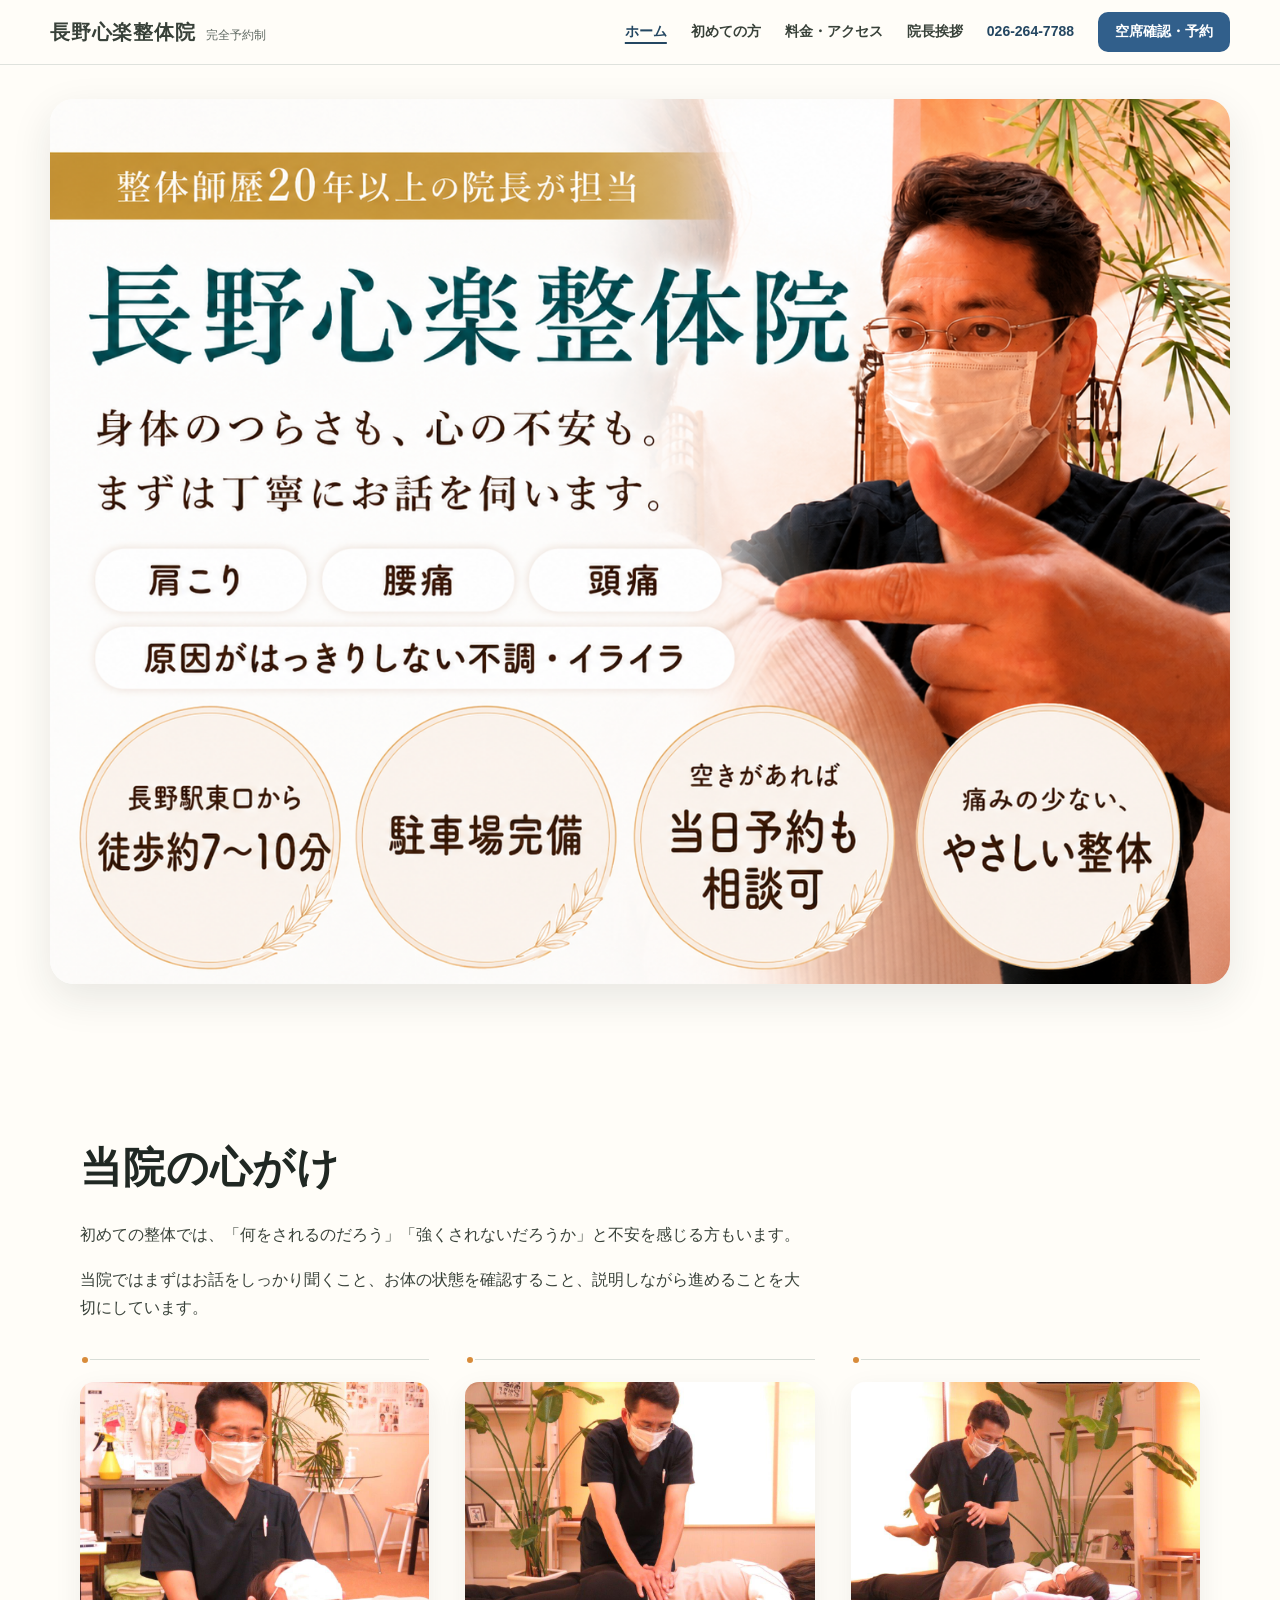
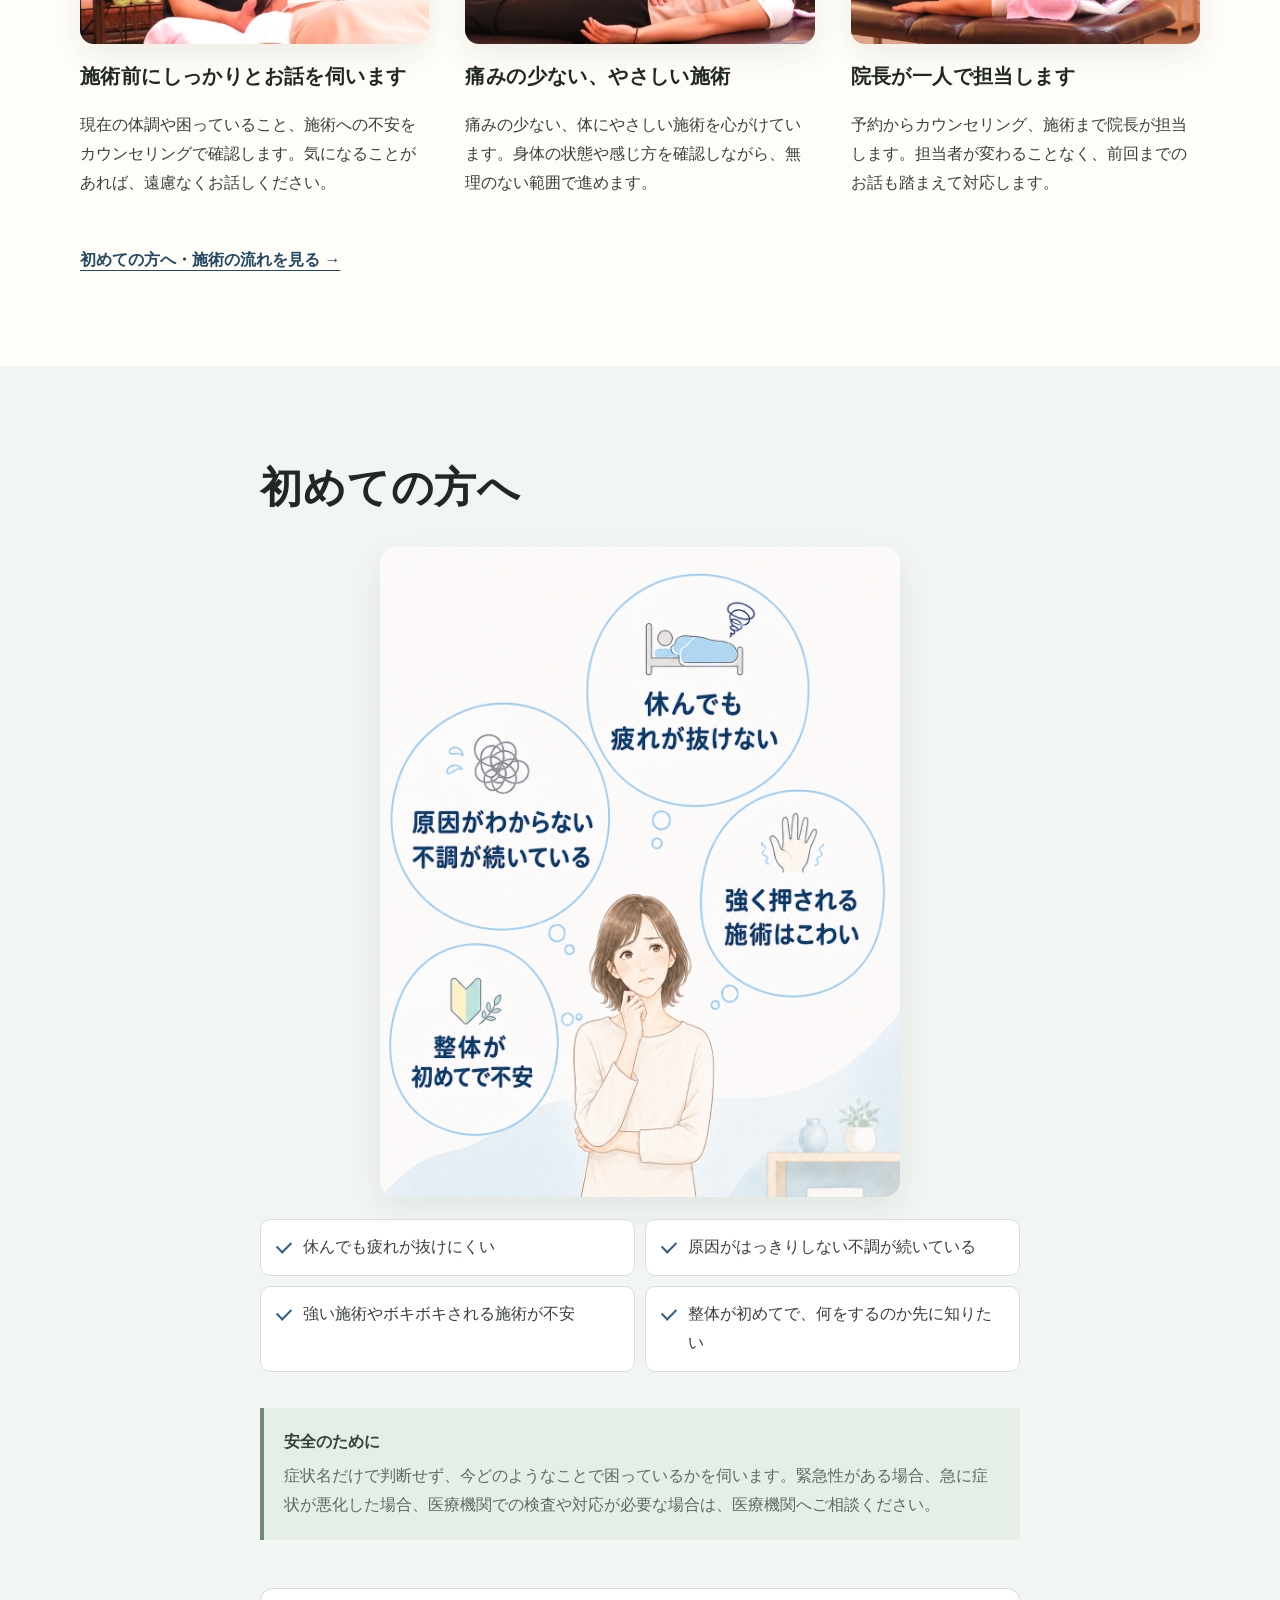
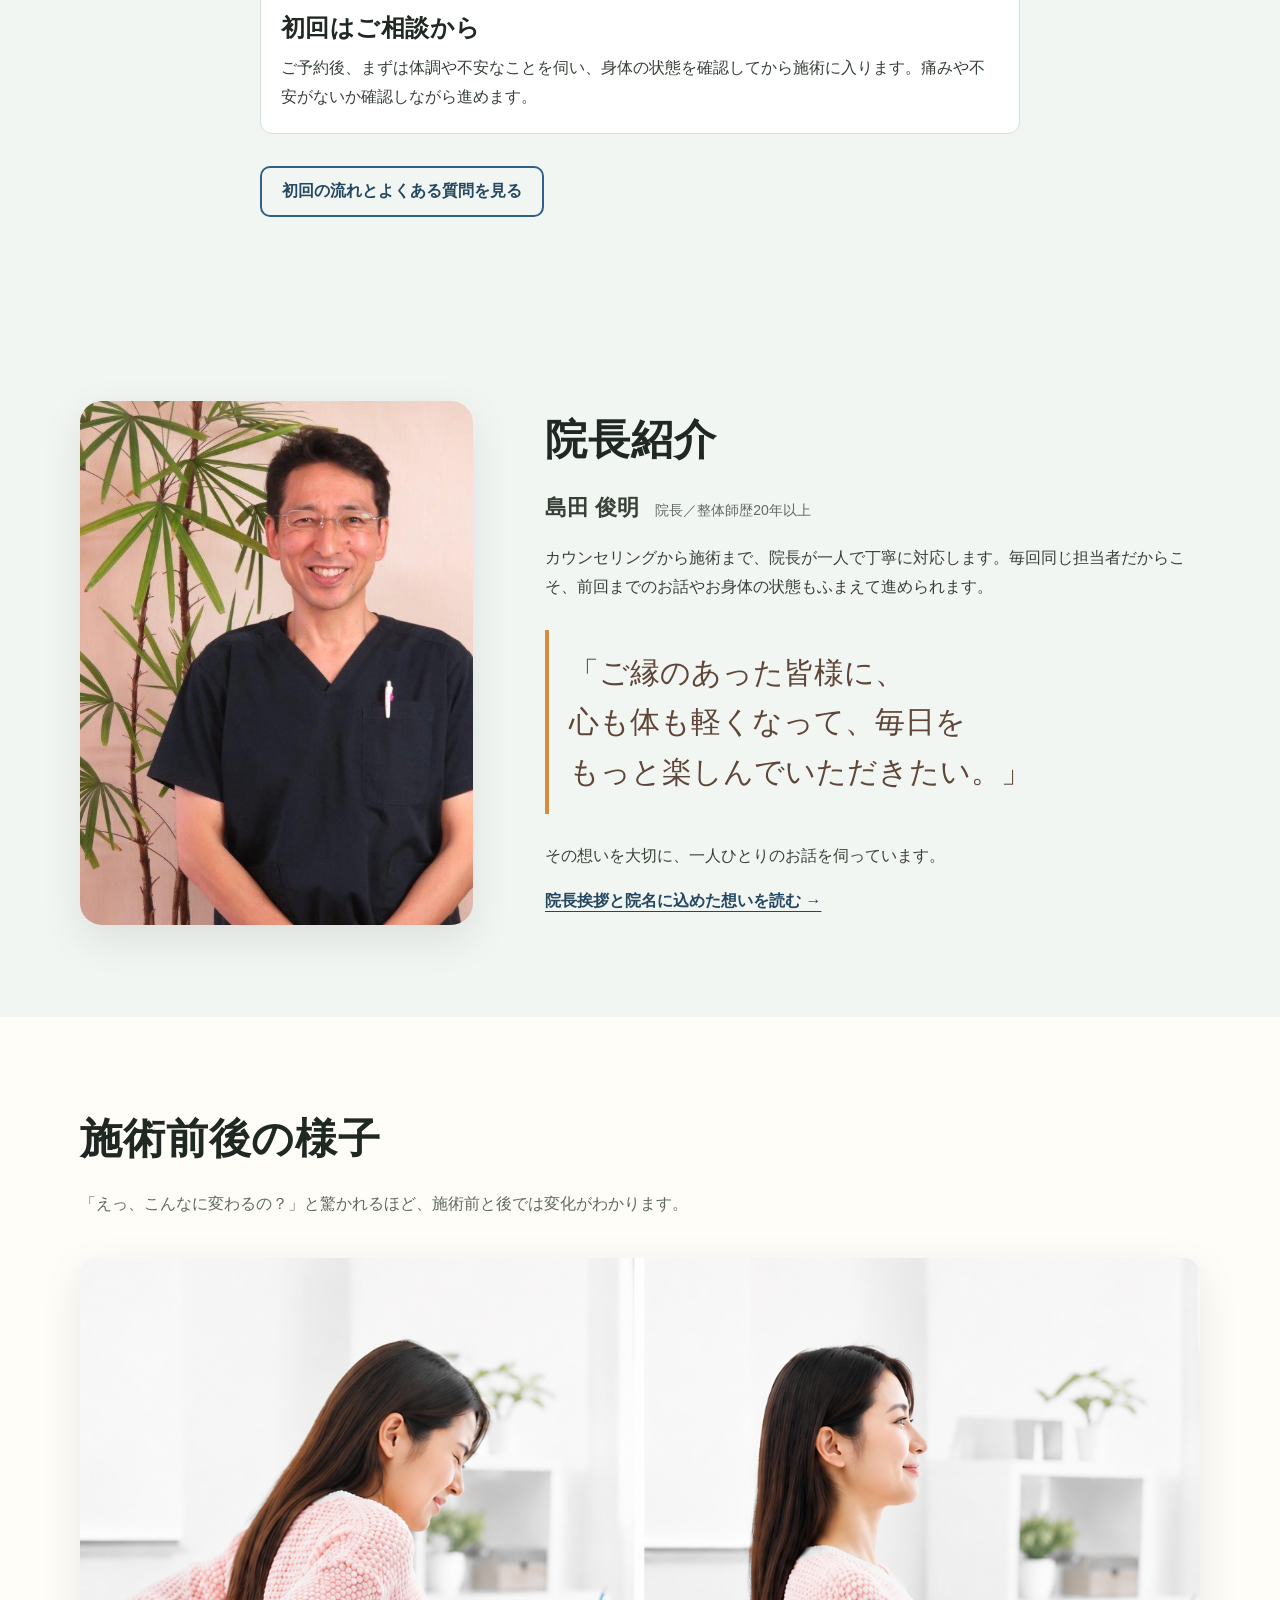
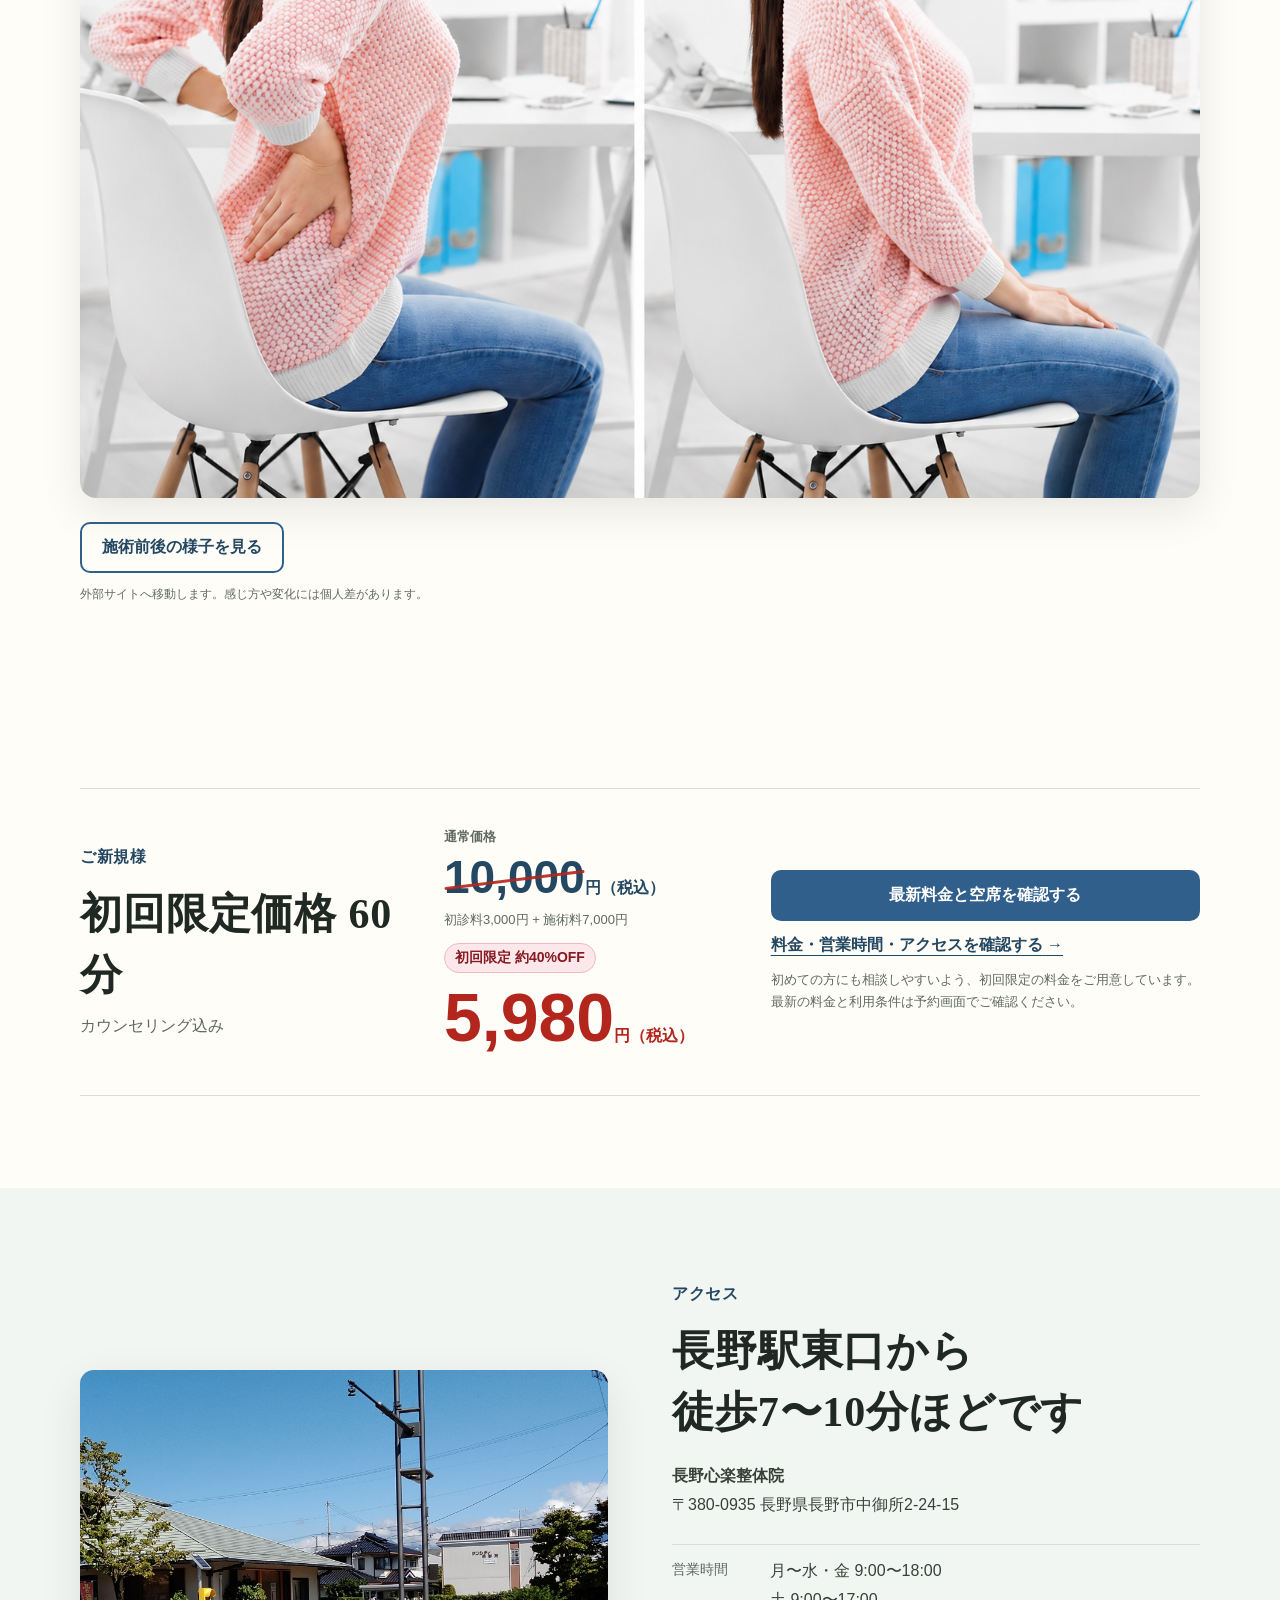
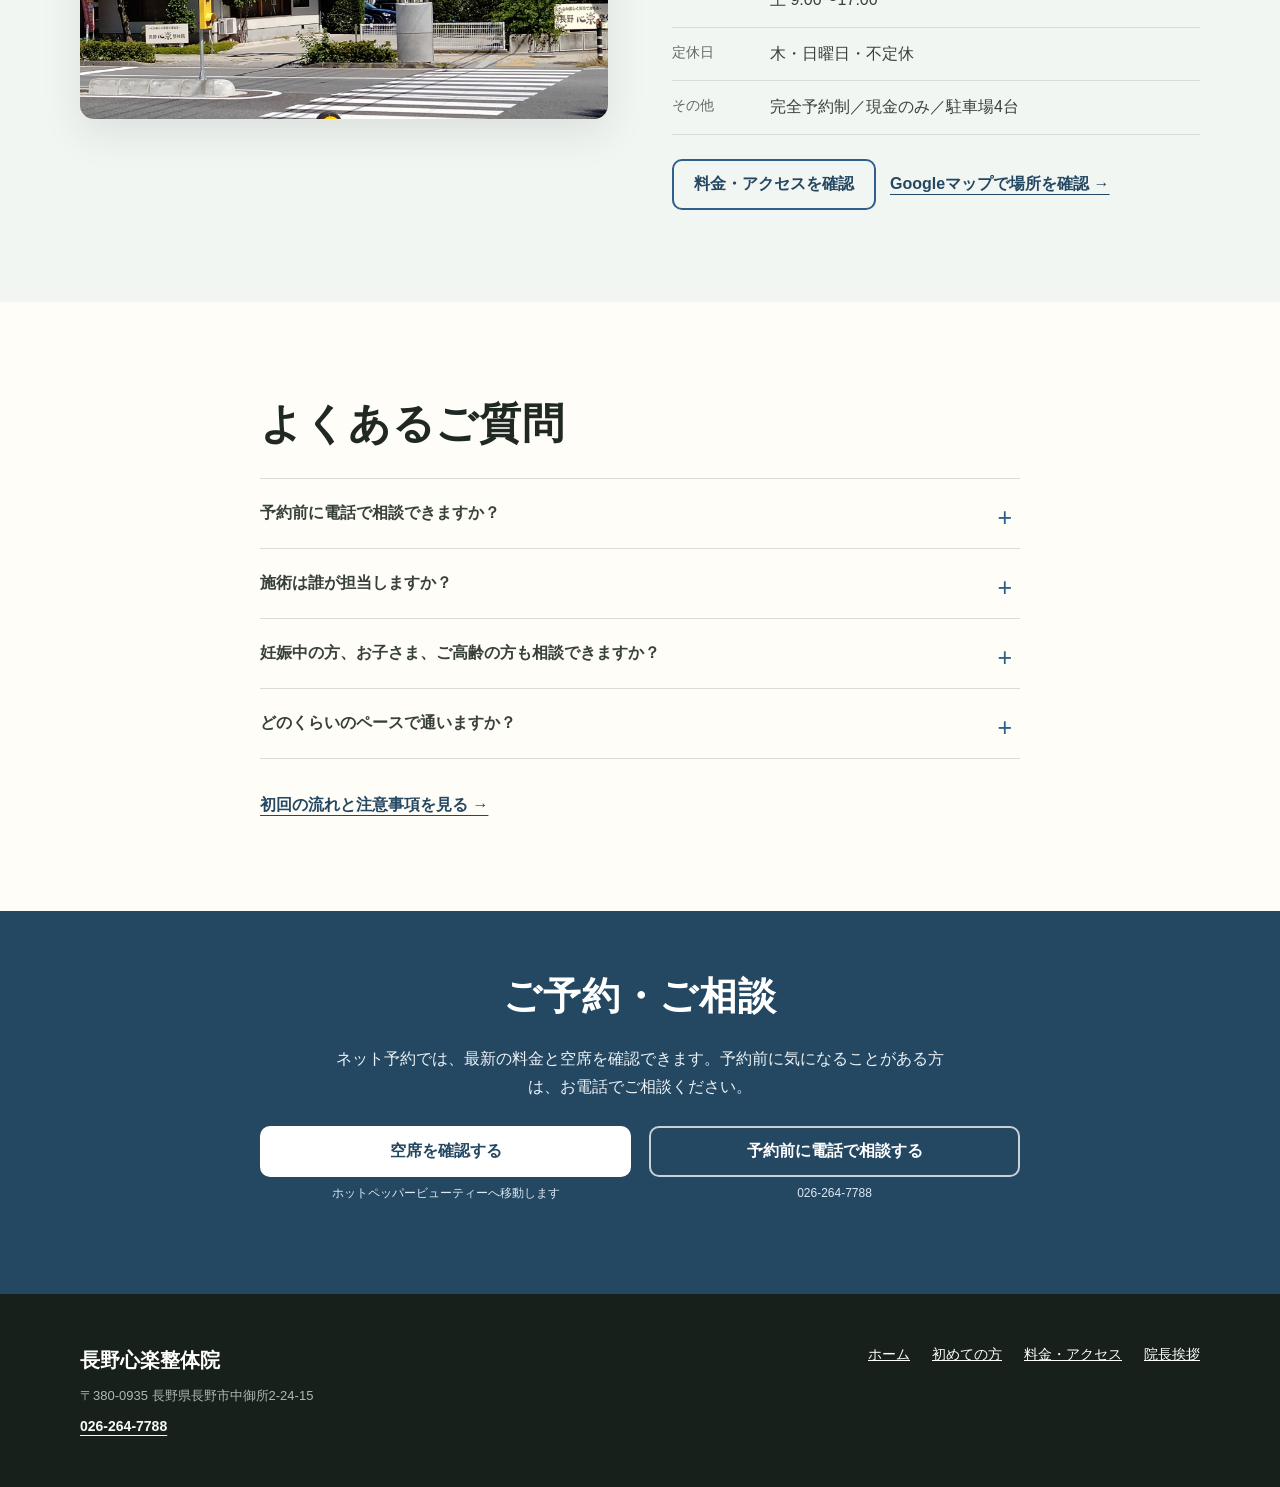
==== index.html @ 83bae65b "Add files via upload" ====
﻿<!doctype html>
<html lang="ja">
<head>
  <meta charset="utf-8">
  <meta name="viewport" content="width=device-width, initial-scale=1">
  <title>長野市中御所の整体｜長野心楽整体院</title>
  <meta name="description" content="長野市中御所の完全予約制整体院。施術前のカウンセリングを大切にし、身体の状態や感じ方を確認しながら、院長が一人で対応します。料金・営業時間・アクセスを確認し、ホットペッパービューティーから空席確認・予約ができます。">
  <link rel="stylesheet" href="assets/css/site.css?v=20260623brand1">
  <meta name="robots" content="noindex, nofollow">
</head>
<body>
  <a class="skip-link" href="#main">本文へ移動</a>

  <header class="site-header">
    <div class="header-inner">
      <a class="brand" href="index.html" aria-label="長野心楽整体院 ホーム">
        <span class="brand-name">長野心楽整体院</span>
        <span class="brand-note">完全予約制</span>
      </a>

      <nav class="desktop-nav" aria-label="メインナビゲーション">
        <a href="index.html" aria-current="page">ホーム</a>
        <a href="annai.html">初めての方</a>
        <a href="access.html">料金・アクセス</a>
        <a href="policy.html">院長挨拶</a>
        <a class="header-phone" href="tel:0262647788">026-264-7788</a>
        <a class="button button-small" href="https://beauty.hotpepper.jp/CSP/kr/reserve/?storeId=H000488966" target="_blank" rel="noopener noreferrer">空席確認・予約</a>
      </nav>

      <details class="mobile-menu">
        <summary>メニュー</summary>
        <nav aria-label="モバイルナビゲーション">
          <a href="index.html" aria-current="page">ホーム</a>
          <a href="annai.html">初めての方</a>
          <a href="access.html">料金・アクセス</a>
          <a href="policy.html">院長挨拶</a>
        </nav>
      </details>
    </div>
  </header>

  <main id="main">
    <section class="hero section-compact hero-cover-section">
      <div class="container hero-cover-layout">
        <figure class="hero-cover">
          <img src="assets/images/hero-cover.png" width="1470" height="1111" alt="長野心楽整体院。整体師歴20年以上の院長が担当。身体のつらさも、心の不安も、まずは丁寧にお話を伺います。肩こり、腰痛、頭痛、原因がはっきりしない不調やイライラ。長野駅東口から徒歩約7〜10分、駐車場完備、当日予約も相談可、痛みの少ないやさしい整体。">
        </figure>

      </div>
    </section>

    <section class="section principles" aria-labelledby="principles-title">
      <div class="container">
        <div class="section-heading">
          <h2 id="principles-title" class="section-label-title">当院の心がけ</h2>
          <p>初めての整体では、「何をされるのだろう」「強くされないだろうか」と不安を感じる方もいます。</p>
          <p>当院ではまずはお話をしっかり聞くこと、お体の状態を確認すること、説明しながら進めることを大切にしています。</p>
        </div>

        <div class="principle-grid">
          <article>
            <span class="principle-marker" aria-hidden="true"></span>
            <figure class="principle-photo">
              <img src="assets/images/treatment-check.jpg" width="1024" height="768" loading="lazy" alt="施術中に身体の状態を確認している院長">
            </figure>
            <h3>施術前にしっかりとお話を伺います</h3>
            <p>現在の体調や困っていること、施術への不安をカウンセリングで確認します。気になることがあれば、遠慮なくお話しください。</p>
          </article>
          <article>
            <span class="principle-marker" aria-hidden="true"></span>
            <figure class="principle-photo">
              <img src="assets/images/treatment-gentle.jpg" width="1024" height="768" loading="lazy" alt="痛みの少ないやさしい施術を行う院長">
            </figure>
            <h3>痛みの少ない、やさしい施術</h3>
            <p>痛みの少ない、体にやさしい施術を心がけています。身体の状態や感じ方を確認しながら、無理のない範囲で進めます。</p>
          </article>
          <article>
            <span class="principle-marker" aria-hidden="true"></span>
            <figure class="principle-photo">
              <img src="assets/images/treatment-director.jpg" width="1024" height="768" loading="lazy" alt="院長が一人で身体の状態を確認している施術風景">
            </figure>
            <h3>院長が一人で担当します</h3>
            <p>予約からカウンセリング、施術まで院長が担当します。担当者が変わることなく、前回までのお話も踏まえて対応します。</p>
          </article>
        </div>
        <p class="section-action"><a class="text-link" href="annai.html">初めての方へ・施術の流れを見る</a></p>
      </div>
    </section>

    <section class="section wash" id="first-visit" aria-labelledby="first-visit-title">
      <div class="container narrow">
        <div class="section-heading">
          <h2 id="first-visit-title" class="section-label-title">初めての方へ</h2>
        </div>
        <figure class="concern-illustration">
          <img src="assets/images/first-visit-concerns.png" width="1170" height="1454" loading="lazy" alt="休んでも疲れが抜けない、原因がわからない不調が続いている、強く押される施術はこわい、整体が初めてで不安と感じている方のイラスト">
        </figure>
        <ul class="concern-list">
          <li>休んでも疲れが抜けにくい</li>
          <li>原因がはっきりしない不調が続いている</li>
          <li>強い施術やボキボキされる施術が不安</li>
          <li>整体が初めてで、何をするのか先に知りたい</li>
        </ul>
        <div class="safety-note">
          <strong>安全のために</strong>
          <p>症状名だけで判断せず、今どのようなことで困っているかを伺います。緊急性がある場合、急に症状が悪化した場合、医療機関での検査や対応が必要な場合は、医療機関へご相談ください。</p>
        </div>

        <div class="flow-summary">
          <h3 class="subsection-title">初回はご相談から</h3>
          <p>ご予約後、まずは体調や不安なことを伺い、身体の状態を確認してから施術に入ります。痛みや不安がないか確認しながら進めます。</p>
        </div>
        <p class="section-action"><a class="button button-outline" href="annai.html">初回の流れとよくある質問を見る</a></p>
      </div>
    </section>

    <section class="section director wash" aria-labelledby="director-title">
      <div class="container director-grid">
        <figure>
          <img src="assets/images/director-portrait.jpg" width="576" height="768" loading="lazy" alt="長野心楽整体院の院長 島田俊明">
        </figure>
        <div>
          <p class="eyebrow" id="director-title">院長紹介</p>
          <p class="director-name"><strong>島田 俊明</strong><span>院長／整体師歴20年以上</span></p>
          <p>カウンセリングから施術まで、院長が一人で丁寧に対応します。毎回同じ担当者だからこそ、前回までのお話やお身体の状態もふまえて進められます。</p>
          <blockquote>
            <span>「ご縁のあった皆様に、</span>
            <span>心も体も軽くなって、毎日を</span>
            <span>もっと楽しんでいただきたい。」</span>
          </blockquote>
          <p>その想いを大切に、一人ひとりのお話を伺っています。</p>
          <a class="text-link" href="policy.html">院長挨拶と院名に込めた想いを読む</a>
        </div>
      </div>
    </section>

    <section class="section reviews" aria-labelledby="reviews-title">
      <div class="container review-showcase">
        <div class="section-heading section-heading-tight">
          <h2 id="reviews-title">施術前後の様子</h2>
          <p>「えっ、こんなに変わるの？」と驚かれるほど、施術前と後では変化がわかります。</p>
        </div>
        <figure class="review-photo">
          <img src="assets/images/before-after-posture.png" width="1448" height="1086" loading="lazy" alt="施術前後の姿勢の変化を並べて示した参考画像">
        </figure>
        <div class="review-action">
          <a class="button button-outline" href="https://beauty.hotpepper.jp/kr/slnH000488966/blog/" target="_blank" rel="noopener noreferrer">施術前後の様子を見る</a>
          <p class="microcopy">外部サイトへ移動します。感じ方や変化には個人差があります。</p>
        </div>
      </div>
    </section>

    <section class="section" aria-labelledby="price-title">
      <div class="container price-panel">
        <div>
          <p class="eyebrow">ご新規様</p>
          <h2 id="price-title">初回限定価格 60分</h2>
          <p class="price-duration">カウンセリング込み</p>
        </div>
        <div class="price-block price-offer">
          <span class="price-label">通常価格</span>
          <span class="regular-price regular-price-large"><span class="regular-number">10,000</span><small>円（税込）</small></span>
          <span class="price-breakdown">初診料3,000円 + 施術料7,000円</span>
          <span class="discount-badge">初回限定 約40%OFF</span>
          <strong class="sale-price">5,980<small>円（税込）</small></strong>
        </div>
        <div class="price-action">
          <a class="button" href="https://beauty.hotpepper.jp/CSP/kr/reserve/?storeId=H000488966" target="_blank" rel="noopener noreferrer">最新料金と空席を確認する</a>
          <a class="text-link" href="access.html">料金・営業時間・アクセスを確認する</a>
          <p>初めての方にも相談しやすいよう、初回限定の料金をご用意しています。最新の料金と利用条件は予約画面でご確認ください。</p>
        </div>
      </div>
    </section>

    <section class="section access wash" aria-labelledby="access-title">
      <div class="container access-grid">
        <figure>
          <img src="assets/images/clinic-exterior.jpg" width="1752" height="1159" loading="lazy" alt="交差点から見た長野心楽整体院の建物と看板">
        </figure>
        <div>
          <p class="eyebrow">アクセス</p>
          <h2 id="access-title">長野駅東口から<br>徒歩7〜10分ほどです</h2>
          <p><strong>長野心楽整体院</strong><br>〒380-0935 長野県長野市中御所2-24-15</p>
          <dl class="business-list">
            <div><dt>営業時間</dt><dd>月〜水・金 9:00〜18:00<br>土 9:00〜17:00</dd></div>
            <div><dt>定休日</dt><dd>木・日曜日・不定休</dd></div>
            <div><dt>その他</dt><dd>完全予約制／現金のみ／駐車場4台</dd></div>
          </dl>
          <div class="inline-actions">
            <a class="button button-outline" href="access.html">料金・アクセスを確認</a>
            <a class="text-link" href="https://www.google.com/maps/search/?api=1&query=%E9%95%B7%E9%87%8E%E7%9C%8C%E9%95%B7%E9%87%8E%E5%B8%82%E4%B8%AD%E5%BE%A1%E6%89%802-24-15%20%E9%95%B7%E9%87%8E%E5%BF%83%E6%A5%BD%E6%95%B4%E4%BD%93%E9%99%A2" target="_blank" rel="noopener noreferrer">Googleマップで場所を確認</a>
          </div>
        </div>
      </div>
    </section>

    <section class="section faq" aria-labelledby="faq-title">
      <div class="container narrow">
        <div class="section-heading section-heading-tight">
          <h2 class="section-label-title" id="faq-title">よくあるご質問</h2>
        </div>
        <div class="faq-list">
          <details>
            <summary>予約前に電話で相談できますか？</summary>
            <p>はい。どなたでも無料で相談できます。営業時間内にお電話ください。施術中などで応答できない場合があります。</p>
          </details>
          <details>
            <summary>施術は誰が担当しますか？</summary>
            <p>男性の院長が一人で担当します。ベッド1台の完全予約制です。</p>
          </details>
          <details>
            <summary>妊娠中の方、お子さま、ご高齢の方も相談できますか？</summary>
            <p>年齢や妊娠の有無にかかわらず、まずはご相談いただけます。施術前に状態を確認し、当院での施術が適切でないと判断した場合は、施術を行わず医療機関への相談をご案内することがあります。</p>
          </details>
          <details>
            <summary>どのくらいのペースで通いますか？</summary>
            <p>初めのうちは、週1回程度を6回前後の目安としてご案内する場合があります。ただし、必要な回数や間隔には個人差があります。現在の状態とご希望を確認しながら相談して決めます。</p>
          </details>
        </div>
        <p class="section-action"><a class="text-link" href="annai.html">初回の流れと注意事項を見る</a></p>
      </div>
    </section>

    <section class="final-cta compact-final-cta" aria-labelledby="final-cta-title">
      <div class="container narrow">
        <h2 class="compact-final-title" id="final-cta-title">ご予約・ご相談</h2>
        <p>ネット予約では、最新の料金と空席を確認できます。予約前に気になることがある方は、お電話でご相談ください。</p>
        <div class="final-actions">
          <div><a class="button button-light" href="https://beauty.hotpepper.jp/CSP/kr/reserve/?storeId=H000488966" target="_blank" rel="noopener noreferrer">空席を確認する</a><span>ホットペッパービューティーへ移動します</span></div>
          <div><a class="button button-ghost" href="tel:0262647788">予約前に電話で相談する</a><span>026-264-7788</span></div>
        </div>
      </div>
    </section>
  </main>

  <footer class="site-footer" id="footer">
    <div class="container footer-grid">
      <div><strong>長野心楽整体院</strong><p>〒380-0935 長野県長野市中御所2-24-15</p><p><a class="footer-phone" href="tel:0262647788">026-264-7788</a></p></div>
      <nav aria-label="フッターナビゲーション">
        <a href="index.html">ホーム</a>
        <a href="annai.html">初めての方</a>
        <a href="access.html">料金・アクセス</a>
        <a href="policy.html">院長挨拶</a>
      </nav>
    </div>
  </footer>

  <nav class="mobile-booking-bar" aria-label="予約と電話">
    <div class="mobile-booking-offer" aria-label="初回限定価格">
      <span class="mobile-offer-badge">初回限定 約40%OFF</span>
      <span class="mobile-offer-price">通常<span class="regular-number">10,000</span>円 → <strong>5,980円</strong></span>
    </div>
    <a class="mobile-call" href="tel:0262647788">電話で相談</a>
    <a class="mobile-book" href="https://beauty.hotpepper.jp/CSP/kr/reserve/?storeId=H000488966" target="_blank" rel="noopener noreferrer">空席確認・予約</a>
  </nav>
</body>
</html>
---- assets/css/site.css ----
:root {
  --ink: #202823;
  --body-text: #384139;
  --muted: #5f6962;
  --paper: #fffdf8;
  --white: #ffffff;
  --wash: #f2f6f2;
  --clinic-blue: #315f8b;
  --clinic-blue-dark: #244762;
  --lamp: #d88b39;
  --wood: #75513f;
  --offer-red: #b3261e;
  --offer-red-dark: #861a22;
  --offer-pink: #fce8ea;
  --line: #d8ddd7;
  --safe: #e5efe7;
  --shadow: 0 14px 40px rgba(32, 40, 35, 0.1);
  --radius: 16px;
  --font-display: "Yu Mincho", "Hiragino Mincho ProN", "Hiragino Mincho Pro", serif;
  --font-body: "BIZ UDPGothic", "Yu Gothic", "Hiragino Kaku Gothic ProN", sans-serif;
}

* { box-sizing: border-box; }
html { scroll-behavior: smooth; }
[id] { scroll-margin-top: 86px; }
body {
  margin: 0;
  color: var(--body-text);
  background: var(--paper);
  font-family: var(--font-body);
  font-size: 16px;
  line-height: 1.8;
  text-rendering: optimizeLegibility;
}
img { display: block; max-width: 100%; height: auto; }
a { color: inherit; }
button, summary, a { -webkit-tap-highlight-color: transparent; }
a:focus-visible, summary:focus-visible { outline: 3px solid var(--lamp); outline-offset: 4px; }
.skip-link { position: fixed; z-index: 100; top: 8px; left: 8px; padding: 8px 14px; transform: translateY(-150%); background: var(--ink); color: white; }
.skip-link:focus { transform: translateY(0); }

.container { width: min(1120px, calc(100% - 40px)); margin-inline: auto; }
.narrow { width: min(760px, calc(100% - 40px)); }
.section { padding: 72px 0; }
.section-compact { padding: 28px 0 44px; }
.wash { background: var(--wash); }

.site-header { position: sticky; top: 0; z-index: 50; background: rgba(255, 253, 248, 0.96); border-bottom: 1px solid rgba(216, 221, 215, 0.8); backdrop-filter: blur(10px); }
.header-inner { width: min(1180px, calc(100% - 32px)); min-height: 64px; margin-inline: auto; display: flex; align-items: center; justify-content: space-between; gap: 24px; }
.brand { display: inline-flex; align-items: baseline; gap: 10px; text-decoration: none; }
.brand-name { font-family: var(--font-display); font-weight: 700; font-size: 20px; letter-spacing: 0.04em; }
.brand-note { color: var(--muted); font-size: 12px; }
.desktop-nav { display: none; align-items: center; gap: 24px; }
.desktop-nav > a:not(.button) { text-decoration: none; font-size: 14px; font-weight: 700; }
.desktop-nav > a[aria-current="page"] { color: var(--clinic-blue-dark); text-decoration: underline; text-decoration-thickness: 2px; text-underline-offset: 6px; }
.header-phone { color: var(--clinic-blue-dark); font-variant-numeric: tabular-nums; }
.mobile-menu { position: relative; }
.mobile-menu summary { list-style: none; cursor: pointer; color: var(--clinic-blue-dark); font-size: 14px; font-weight: 700; border: 1px solid var(--line); border-radius: 8px; padding: 8px 12px; }
.mobile-menu summary::-webkit-details-marker { display: none; }
.mobile-menu nav { position: absolute; right: 0; top: calc(100% + 10px); width: min(280px, calc(100vw - 32px)); padding: 10px; background: var(--white); border: 1px solid var(--line); border-radius: 12px; box-shadow: var(--shadow); }
.mobile-menu nav a { display: block; padding: 12px 10px; text-decoration: none; border-bottom: 1px solid var(--line); }
.mobile-menu nav a[aria-current="page"] { color: var(--clinic-blue-dark); background: var(--wash); border-radius: 8px; }
.mobile-menu nav a:last-child { border-bottom: 0; }

.hero-grid { display: grid; gap: 28px; }
.hero-cover-section { padding-top: 18px; }
.hero-cover-layout { display: grid; gap: 0; }
.hero-cover { margin: 0; overflow: hidden; border-radius: 18px; box-shadow: var(--shadow); background: white; }
.hero-cover img { width: 100%; height: auto; }
.hero-actions { display: grid; gap: 8px; }
.hero-visual { margin: 0; overflow: hidden; border-radius: 22px; box-shadow: var(--shadow); }
.hero-visual img { width: 100%; height: clamp(190px, 56vw, 300px); object-fit: cover; object-position: 64% 48%; }
.eyebrow { margin: 0 0 12px; color: var(--clinic-blue-dark); font-size: 16px; font-weight: 800; letter-spacing: 0.04em; }
h1, h2, h3 { margin-top: 0; color: var(--ink); font-family: var(--font-display); line-height: 1.45; letter-spacing: 0.02em; }
h1 { margin-bottom: 20px; font-size: clamp(31px, 8.2vw, 46px); font-weight: 700; }
.headline-line { display: block; }
.headline-emphasis { color: var(--clinic-blue-dark); }
h2 { margin-bottom: 20px; font-size: clamp(30px, 7.6vw, 42px); }
h3 { font-size: 20px; }
.hero-lead { margin: 0; color: #374039; font-size: 17px; }
.page-title { padding: 58px 0 52px; background: var(--paper); }
.page-title p:last-child { margin: 0; color: var(--muted); font-size: 17px; }
.page-title-photo { margin: 26px 0 0; overflow: hidden; border-radius: 16px; background: var(--white); box-shadow: var(--shadow); }
.page-title-photo img { width: 100%; aspect-ratio: 4 / 3; object-fit: cover; object-position: center; }
.profile-hero { padding-bottom: 62px; }
.profile-hero-grid { display: grid; gap: 32px; align-items: center; }
.profile-main-title { margin-bottom: 20px; font-size: clamp(42px, 12vw, 58px); }
.profile-hero .profile-main-title { margin-bottom: 0; }
.profile-hero figure { margin: 0; max-width: 420px; }
.profile-hero figure img { width: 100%; border-radius: 20px; box-shadow: var(--shadow); object-fit: cover; object-position: center top; }
.profile-greeting-photo { width: min(100%, 340px); justify-self: center; }
.profile-hero .profile-greeting-photo img { width: 100%; height: auto; aspect-ratio: 1 / 1; object-fit: cover; object-position: center center; }
.access-title h1 { margin-bottom: 0; font-size: clamp(40px, 11vw, 58px); }
.access-section-heading { margin-bottom: 24px; }
.access-section-heading h2 { margin-bottom: 0; font-size: clamp(38px, 10vw, 54px); }
.action-group { margin-top: 26px; display: grid; gap: 8px; }
.button { min-height: 50px; display: inline-flex; align-items: center; justify-content: center; padding: 12px 20px; border: 2px solid var(--clinic-blue); border-radius: 10px; background: var(--clinic-blue); color: white; font-weight: 700; line-height: 1.4; text-align: center; text-decoration: none; transition: background-color .2s ease, border-color .2s ease, transform .2s ease; }
.button:hover { background: var(--clinic-blue-dark); border-color: var(--clinic-blue-dark); transform: translateY(-1px); }
.button-small { min-height: 40px; padding: 8px 15px; font-size: 14px; }
.button-outline { background: transparent; color: var(--clinic-blue-dark); }
.button-outline:hover { color: white; }
.button-light { background: white; border-color: white; color: var(--clinic-blue-dark); }
.button-light:hover { background: var(--paper); border-color: var(--paper); color: var(--clinic-blue-dark); }
.button-ghost { background: transparent; border-color: rgba(255,255,255,.75); color: white; }
.button-ghost:hover { background: rgba(255,255,255,.1); border-color: white; }
.text-link { color: var(--clinic-blue-dark); font-weight: 700; text-underline-offset: 5px; text-decoration-thickness: 1px; }
.text-link::after { content: " →"; }
.action-note, .microcopy { color: var(--muted); font-size: 12px; line-height: 1.6; }
.microcopy { margin: 12px 0 0; }
.anchor-nav { margin-top: 28px; display: flex; flex-wrap: wrap; gap: 10px; }
.anchor-nav a { padding: 8px 12px; border: 1px solid var(--line); border-radius: 999px; background: var(--white); color: var(--clinic-blue-dark); font-size: 14px; font-weight: 700; text-decoration: none; }

.fact-strip { border-block: 1px solid var(--line); background: var(--white); }
.fact-grid { display: grid; grid-template-columns: 1fr 1fr; }
.fact-grid div { min-height: 116px; display: flex; flex-direction: column; justify-content: center; padding: 18px 12px; border-bottom: 1px solid var(--line); }
.fact-grid div:nth-child(odd) { border-right: 1px solid var(--line); }
.fact-grid div:nth-last-child(-n+2) { border-bottom: 0; }
.fact-grid strong { color: var(--clinic-blue-dark); font-size: 16px; }
.fact-grid span { margin-top: 3px; color: var(--muted); font-size: 12px; line-height: 1.5; }

.section-heading { margin-bottom: 36px; }
.section-heading-tight { margin-bottom: 24px; }
.section-heading > p:last-child { max-width: 720px; color: var(--muted); }
.principles .section-heading > p { max-width: 720px; color: var(--body-text); }
.policy-list { display: grid; gap: 18px; }
.policy-list article { padding-bottom: 18px; border-bottom: 1px solid var(--line); }
.policy-list article:last-child { padding-bottom: 0; border-bottom: 0; }
.policy-list h3 { margin-bottom: 6px; }
.policy-list p { margin: 0; color: var(--body-text); }
.greeting-copy p,
.story-copy p { color: var(--body-text); }
.greeting-copy p:first-child,
.story-copy p:first-child { margin-top: 0; }
.profile-greeting-section { padding-top: 24px; }
.profile-greeting-section .split-heading { grid-template-columns: 1fr; gap: 0; }
.profile-greeting-copy { max-width: 760px; }
.profile-greeting-copy p:first-child { color: var(--ink); font-family: var(--font-display); font-size: clamp(24px, 6.6vw, 32px); line-height: 1.65; }
.policy-section-title { margin-bottom: 18px; font-size: clamp(31px, 7.8vw, 42px); }
.policy-name-photo { width: 100%; margin: 0; }
.policy-name-photo img { width: 100%; aspect-ratio: 4 / 3; object-fit: cover; object-position: center 58%; border-radius: 14px; box-shadow: var(--shadow); }
.page-label-title { margin-bottom: 18px; font-size: clamp(40px, 11vw, 56px); }
.section-label-title { margin-bottom: 22px; color: var(--ink); font-size: clamp(31px, 7.8vw, 42px); }
.split-heading .section-label-title { margin-bottom: 0; }
.section-lead { margin: -8px 0 0; color: var(--muted); font-size: 16px; line-height: 1.75; }
.signature { margin-top: 28px; color: var(--ink); }
.signature strong { font-size: 22px; }
.profile-block figure { overflow: hidden; border-radius: 18px; box-shadow: var(--shadow); }
.profile-block figure img { width: 100%; aspect-ratio: 4 / 3; object-fit: cover; object-position: center; }
.profile-facts { margin: 24px 0 0; border-top: 1px solid var(--line); }
.profile-facts div { display: grid; gap: 4px; padding: 14px 0; border-bottom: 1px solid var(--line); }
.profile-facts dt { color: var(--muted); font-size: 13px; font-weight: 700; }
.profile-facts dd { margin: 0; }
.message-band { padding: 54px 0; background: var(--clinic-blue-dark); color: white; text-align: center; }
.message-band .eyebrow { color: #dce9f3; }
.message-band p:last-child { margin: 0; font-family: var(--font-display); font-size: clamp(24px, 7vw, 38px); line-height: 1.55; }
.with-lamps { position: relative; padding-top: 32px; }
.lamp-dots { position: absolute; top: -4px; left: 2px; display: flex; align-items: flex-start; gap: 7px; height: 32px; }
.lamp-dots i { display: block; width: 8px; height: 8px; border-radius: 50%; background: var(--lamp); box-shadow: 0 -12px 0 -3px var(--wood); }
.lamp-dots i:nth-child(2) { margin-top: 8px; }
.lamp-dots i:nth-child(3) { margin-top: 16px; }
.principle-grid { display: grid; gap: 24px; }
.principle-grid article { position: relative; padding-top: 22px; border-top: 1px solid var(--line); }
.principle-marker { position: absolute; top: -5px; left: 0; width: 10px; height: 10px; border: 2px solid var(--paper); border-radius: 50%; background: var(--lamp); }
.principle-photo { margin: 0 0 18px; overflow: hidden; border-radius: 14px; box-shadow: 0 10px 28px rgba(32, 40, 35, 0.08); }
.principle-photo img { width: 100%; aspect-ratio: 4 / 3; object-fit: cover; object-position: center; }
.principle-grid p { color: var(--body-text); }
.section-action { margin: 32px 0 0; }

.concern-illustration { margin: -8px auto 22px; overflow: hidden; max-width: 520px; border-radius: 16px; box-shadow: 0 12px 32px rgba(32, 40, 35, 0.08); background: white; }
.concern-illustration img { width: 100%; height: auto; }
.concern-list { margin: 0 0 36px; padding: 0; list-style: none; display: grid; gap: 10px; }
.concern-list li { position: relative; padding: 13px 12px 13px 42px; background: white; border: 1px solid var(--line); border-radius: 10px; }
.concern-list li::before { content: ""; position: absolute; left: 16px; top: 21px; width: 12px; height: 7px; border-left: 2px solid var(--clinic-blue); border-bottom: 2px solid var(--clinic-blue); transform: rotate(-45deg); }
.recommend-grid { display: grid; gap: 32px; align-items: center; }
.recommend-grid figure { margin: 0; overflow: hidden; border-radius: 16px; box-shadow: var(--shadow); }
.recommend-grid figure img { width: 100%; aspect-ratio: 4 / 3; object-fit: cover; object-position: center; }
.recommend-list { margin: 26px 0 0; padding: 0; list-style: none; display: grid; gap: 10px; }
.recommend-list li { position: relative; padding: 13px 12px 13px 42px; border: 1px solid var(--line); border-radius: 10px; background: var(--white); }
.recommend-list li::before { content: ""; position: absolute; left: 16px; top: 21px; width: 12px; height: 7px; border-left: 2px solid var(--clinic-blue); border-bottom: 2px solid var(--clinic-blue); transform: rotate(-45deg); }
.safety-note { margin: 0 0 48px; padding: 20px; border-left: 4px solid #6f8a72; background: var(--safe); }
.safety-note p { margin: 6px 0 0; color: var(--muted); }
.flow-summary { padding: 22px 20px; border: 1px solid var(--line); border-radius: 12px; background: var(--white); }
.flow-summary p { margin: 0; color: var(--body-text); }
.subsection-title { margin: 0 0 24px; font-size: 24px; }
.flow-summary .subsection-title { margin-bottom: 8px; }
.flow-cards { margin: 0; padding: 0; list-style: none; display: grid; gap: 18px; }
.flow-cards li { display: grid; gap: 0; overflow: hidden; border: 1px solid var(--line); border-radius: 14px; background: var(--white); box-shadow: 0 10px 28px rgba(32, 40, 35, 0.06); }
.flow-cards figure { margin: 0; background: var(--wash); }
.flow-cards img { width: 100%; aspect-ratio: 16 / 10; object-fit: cover; object-position: center; }
.flow-cards div { padding: 20px; }
.flow-cards span { width: 38px; height: 38px; margin-bottom: 12px; display: grid; place-items: center; border-radius: 50%; background: var(--clinic-blue); color: white; font-weight: 700; font-variant-numeric: tabular-nums; }
.flow-cards h3 { margin-bottom: 6px; font-size: 21px; }
.flow-cards p { margin: 0; color: var(--body-text); }
.reservation-boxes { display: grid; gap: 16px; }
.reservation-boxes article { padding: 22px; border: 1px solid var(--line); border-radius: 14px; background: var(--white); }
.reservation-boxes h3 { margin-bottom: 6px; }
.reservation-boxes p { color: var(--body-text); }
.reservation-boxes .button { margin-top: 12px; }
.reservation-boxes .text-link { display: inline-block; margin-top: 12px; }
.phone-button { min-width: 190px; font-variant-numeric: tabular-nums; }
.notice-list { margin: 0; padding: 0; list-style: none; display: grid; gap: 10px; counter-reset: notice; }
.notice-list-section .section-heading { margin-bottom: 24px; }
.notice-list-section h2:not(.section-label-title) { color: #374039; font-size: clamp(24px, 6vw, 32px); }
.notice-list li { position: relative; padding: 14px 16px 14px 48px; border-left: 3px solid #b6c8b9; background: rgba(255, 255, 255, 0.68); color: var(--muted); font-size: 15px; line-height: 1.75; box-shadow: none; }
.notice-list li::before { counter-increment: notice; content: counter(notice); position: absolute; left: 16px; top: 16px; width: 22px; height: 22px; display: grid; place-items: center; border-radius: 50%; background: #edf4ee; color: #5d7461; font-size: 12px; font-weight: 700; }
.notice-list + * { margin-top: 0; }

.price-panel { display: grid; gap: 28px; padding-block: 36px; border-block: 1px solid var(--line); }
.price-panel h2 { margin-bottom: 6px; }
.price-duration { margin: 0; color: var(--muted); }
.price-block { display: flex; flex-direction: column; align-items: flex-start; gap: 4px; }
.price-label, .table-regular-label { color: var(--muted); font-size: 13px; font-weight: 700; }
.regular-price { color: var(--muted); text-decoration: line-through; }
.regular-price-large { display: inline-flex; align-items: baseline; width: max-content; color: var(--clinic-blue-dark); font-size: clamp(32px, 9vw, 46px); line-height: 1.12; font-weight: 700; text-decoration: none; font-variant-numeric: tabular-nums; }
.regular-number { position: relative; display: inline-block; }
.regular-number::after { content: ""; position: absolute; left: 0; right: 0; top: 54%; height: 3px; border-radius: 999px; background: rgba(179, 38, 30, 0.9); transform: translateY(-50%) rotate(-7deg); transform-origin: center; }
.regular-price-large small { font-size: 15px; }
.price-breakdown { color: var(--muted); font-size: 13px; }
.discount-badge { display: inline-flex; align-items: center; min-height: 30px; margin-top: 8px; padding: 3px 10px; border: 1px solid #f0b9bd; border-radius: 999px; background: var(--offer-pink); color: var(--offer-red-dark); font-size: 14px; font-weight: 800; line-height: 1.4; }
.price-block strong { color: var(--clinic-blue-dark); font-size: clamp(42px, 12vw, 60px); line-height: 1.2; font-variant-numeric: tabular-nums; }
.price-block .sale-price { color: var(--offer-red); font-size: clamp(48px, 14vw, 68px); }
.price-block small { font-size: 16px; }
.price-block > span:last-child:not(.discount-badge) { color: var(--muted); font-size: 13px; }
.price-action { display: grid; gap: 10px; justify-items: start; }
.price-action .button { width: 100%; }
.price-action p { margin: 0; color: var(--muted); font-size: 13px; line-height: 1.7; }
.price-table { overflow: hidden; border: 1px solid var(--line); border-radius: 14px; background: var(--white); }
.price-row { display: grid; grid-template-columns: 100px minmax(0, 1fr); gap: 8px 10px; align-items: center; padding: 14px 16px; border-top: 1px solid var(--line); }
.price-row:first-child { border-top: 0; }
.price-row-head { display: none; color: var(--muted); background: var(--wash); font-size: 13px; font-weight: 700; }
.price-row div { display: grid; gap: 4px; }
.price-row div:nth-child(2) { grid-column: 1 / -1; order: 3; }
.price-row div:last-child { justify-items: end; text-align: right; }
.price-row strong { color: var(--clinic-blue-dark); font-size: 18px; }
.price-row .price-plan-cell { align-self: center; gap: 2px; }
.price-row .price-plan-cell span { color: var(--body-text); font-size: 14px; line-height: 1.65; white-space: nowrap; }
.price-row .price-row-spacer { display: none; }
.price-row div:last-child strong { font-size: 26px; line-height: 1.25; font-variant-numeric: tabular-nums; }
.price-row span, .price-row small { color: var(--muted); }
.price-row .coupon-price, .price-row .sale-price-table { color: var(--offer-red); }
.price-row-coupon small { color: var(--offer-red); font-weight: 700; }
.coupon-price-line { display: flex !important; align-items: baseline; justify-content: flex-end; gap: 3px; white-space: nowrap; }
.coupon-regular-price { color: var(--muted); font-size: 13px; font-weight: 700; font-variant-numeric: tabular-nums; }
.coupon-price-line .regular-number::after { height: 1.5px; }
.price-row-coupon .coupon-price { font-size: 24px; }
.price-cell-offer { gap: 5px; align-content: center; }
.table-regular-label { width: 100%; max-width: 100%; justify-self: stretch; color: var(--muted); font-size: 11px; line-height: 1.45; text-align: right; overflow-wrap: anywhere; }
.offer-price-line { display: flex !important; align-items: baseline; justify-content: flex-end; gap: 3px; white-space: nowrap; }
.table-regular-price { display: inline-flex; align-items: baseline; width: max-content; color: var(--clinic-blue-dark); font-size: clamp(16px, 4.4vw, 22px); font-weight: 700; line-height: 1.15; text-decoration: none; font-variant-numeric: tabular-nums; }
.offer-price-line .regular-number::after { height: 2px; }
.offer-price-arrow { color: var(--muted); font-size: 12px; font-weight: 700; }
.price-table-badge { margin-top: 1px; justify-self: end; font-size: 12px; }
.price-row div:last-child .sale-price-table { font-size: clamp(24px, 6.4vw, 32px); }
.price-note { margin-top: 20px; padding: 18px; border-left: 4px solid #6f8a72; background: var(--safe); }
.price-note p { margin: 0 0 16px; color: var(--muted); }
.price-note .inline-actions { grid-template-columns: 1fr; gap: 8px; }
.price-note .microcopy { margin: -2px 0 2px; }
.detail-list { margin-top: 0; }
.info-panel { padding: 24px; border: 1px solid var(--line); border-radius: 14px; background: var(--white); }
.info-panel h3 { margin-bottom: 8px; }
.info-panel p { color: var(--body-text); }

.director-grid, .access-grid { display: grid; gap: 36px; align-items: center; }
.director figure, .access figure { margin: 0; }
.director figure { max-width: 420px; }
.director figure img { width: 100%; border-radius: 22px; object-fit: cover; object-position: center top; box-shadow: var(--shadow); }
.director .eyebrow { margin-bottom: 18px; color: var(--ink); font-family: var(--font-display); font-size: clamp(31px, 7.8vw, 42px); font-weight: 700; line-height: 1.45; letter-spacing: 0.02em; }
.director-name { display: flex; flex-wrap: wrap; align-items: baseline; gap: 8px 16px; }
.director-name strong { font-size: 22px; }
.director-name span { color: var(--muted); font-size: 14px; }
blockquote { max-width: 760px; margin: 28px 0; padding: 18px 0 18px 20px; border-left: 4px solid var(--lamp); color: #5f4638; font-family: var(--font-display); font-size: clamp(22px, 6vw, 30px); line-height: 1.65; }
blockquote span { display: block; }
.split-heading { display: grid; gap: 24px; }
.split-heading .button { margin-top: 12px; }
.access figure img { border-radius: 14px; box-shadow: var(--shadow); }
.access-page figure { margin: 0; }
.access-page .access-grid figure { width: min(100%, 620px); }
.business-list { margin: 24px 0; }
.business-list div { display: grid; grid-template-columns: 84px 1fr; gap: 14px; padding: 12px 0; border-top: 1px solid var(--line); }
.business-list div:last-child { border-bottom: 1px solid var(--line); }
.business-list dt { color: var(--muted); font-size: 14px; }
.business-list dd { margin: 0; }
.inline-actions { display: grid; gap: 14px; align-items: center; }

.faq-list { border-top: 1px solid var(--line); }
.faq-list details { border-bottom: 1px solid var(--line); }
.faq-list summary { position: relative; cursor: pointer; padding: 20px 44px 20px 0; font-weight: 700; list-style: none; }
.faq-list summary::-webkit-details-marker { display: none; }
.faq-list summary::after { content: "+"; position: absolute; right: 8px; top: 16px; color: var(--clinic-blue); font-size: 25px; font-weight: 400; }
.faq-list details[open] summary::after { content: "−"; }
.faq-list details p { margin: -4px 0 22px; color: var(--muted); }

.review-showcase { display: grid; gap: 24px; }
.review-showcase .section-heading { max-width: 720px; margin-bottom: 0; }
.review-photo { width: 100%; margin: 0; overflow: hidden; border-radius: 16px; background: var(--white); box-shadow: var(--shadow); }
.review-photo img { width: 100%; aspect-ratio: 4 / 3; object-fit: cover; object-position: center; }
.review-action { max-width: 720px; display: grid; gap: 12px; }
.review-action p { margin: 0; color: var(--muted); }
.review-action .button { justify-self: start; }
.review-action .microcopy { margin-top: 0; }

.final-cta { padding: 76px 0 90px; background: var(--clinic-blue-dark); color: white; text-align: center; }
.final-cta .eyebrow { color: #dce9f3; }
.final-cta p { color: #edf3f7; }
.compact-final-cta { padding-top: 58px; }
.compact-final-title { margin-bottom: 20px; color: white; font-size: clamp(29px, 7.4vw, 38px); }
.compact-final-cta p { max-width: 620px; margin: 0 auto; }
.compact-final-cta .final-actions { margin-top: 24px; }
.final-actions { margin-top: 30px; display: grid; gap: 18px; }
.final-actions > div { display: grid; gap: 6px; }
.final-actions span { color: #dce9f3; font-size: 12px; }
.site-footer { padding: 48px 0 220px; background: #17201b; color: #dce2dd; }
.footer-grid { display: grid; gap: 24px; }
.site-footer strong { color: white; font-family: var(--font-display); font-size: 20px; }
.site-footer p { margin: 6px 0 0; color: #aeb9b1; font-size: 13px; }
.footer-phone { color: #f7fbf8; font-size: 14px; font-weight: 700; font-variant-numeric: tabular-nums; text-underline-offset: 4px; }
.site-footer nav { display: flex; flex-wrap: wrap; gap: 12px 22px; }
.site-footer nav a { color: white; font-size: 14px; }
.footer-note { grid-column: 1 / -1; }

.mobile-booking-bar { position: fixed; z-index: 60; right: 0; bottom: 0; left: 0; display: grid; grid-template-columns: 34% 66%; grid-template-rows: auto 1fr; gap: 8px; min-height: calc(116px + env(safe-area-inset-bottom)); padding: 8px 10px calc(8px + env(safe-area-inset-bottom)); background: rgba(255, 253, 248, 0.98); box-shadow: 0 -10px 30px rgba(32,40,35,.18); }
.mobile-booking-offer { grid-column: 1 / -1; min-height: 40px; display: flex; align-items: center; justify-content: center; gap: 8px; padding: 6px 10px; border: 1px solid #f0b9bd; border-radius: 10px; background: #fff5f6; color: var(--ink); font-size: 13px; line-height: 1.3; text-align: center; }
.mobile-offer-badge { flex: 0 0 auto; padding: 3px 9px; border-radius: 999px; background: var(--offer-red); color: white; font-size: 14px; font-weight: 900; line-height: 1.25; box-shadow: 0 3px 8px rgba(179, 38, 30, 0.18); }
.mobile-offer-price { min-width: 0; color: var(--clinic-blue-dark); font-weight: 700; font-variant-numeric: tabular-nums; white-space: nowrap; }
.mobile-offer-price .regular-number { margin-inline: 2px; }
.mobile-offer-price .regular-number::after { height: 1.5px; top: 52%; background: rgba(179, 38, 30, 0.82); }
.mobile-offer-price strong { color: var(--offer-red); font-size: 17px; white-space: nowrap; }
.mobile-booking-bar a { display: grid; place-items: center; min-height: 52px; padding: 12px 8px; border-radius: 10px; color: white; font-size: 15px; font-weight: 800; line-height: 1.2; text-align: center; text-decoration: none; box-shadow: 0 6px 14px rgba(32,40,35,.18); }
.mobile-call { background: var(--wood); }
.mobile-book { background: var(--clinic-blue); }
.mobile-booking-bar a:active { transform: translateY(1px); box-shadow: 0 3px 8px rgba(32,40,35,.18); }

@media (min-width: 720px) {
  .section { padding: 92px 0; }
  .section-compact { padding: 48px 0 62px; }
  .hero-cover-section { padding-top: 34px; }
  .hero-cover-layout { width: min(1180px, calc(100% - 40px)); gap: 0; }
  .hero-cover { border-radius: 24px; }
  .hero-actions { max-width: 560px; margin-inline: auto; }
  .hero-grid { grid-template-columns: 1.05fr .95fr; align-items: center; gap: 54px; }
  .hero-visual { order: 2; border-radius: 24px; }
  .hero-copy { order: 1; }
  .hero-visual img { height: 520px; object-position: 62% center; }
  .fact-grid { grid-template-columns: repeat(4, 1fr); }
  .fact-grid div { min-height: 126px; border-right: 1px solid var(--line); border-bottom: 0; padding-inline: 20px; }
  .fact-grid div:last-child { border-right: 0; }
  .profile-hero-grid { grid-template-columns: 1.1fr .75fr; gap: 64px; }
  .profile-hero figure { justify-self: end; }
  .principle-grid { grid-template-columns: repeat(3, 1fr); gap: 36px; }
  .concern-list { grid-template-columns: 1fr 1fr; }
  .recommend-grid { grid-template-columns: 1fr .86fr; gap: 64px; }
  .flow-cards { grid-template-columns: repeat(2, 1fr); }
  .flow-cards li:first-child { grid-column: 1 / -1; grid-template-columns: .86fr 1fr; align-items: stretch; }
  .flow-cards li:first-child img { height: 100%; aspect-ratio: auto; }
  .price-panel { grid-template-columns: .9fr .8fr 1.15fr; align-items: center; }
  .price-row { grid-template-columns: .75fr 1.25fr .8fr; align-items: center; padding: 18px 24px; }
  .price-row-head { display: grid; }
  .price-row .price-plan-cell span { font-size: 15px; white-space: nowrap; }
  .price-row .price-row-spacer { display: block; }
  .price-row .price-cell { grid-column: 3; }
  .price-row div:nth-child(2) { grid-column: auto; order: 0; }
  .price-row div:last-child { justify-items: start; text-align: left; }
  .price-note { display: grid; grid-template-columns: 1fr auto; gap: 22px; align-items: center; }
  .price-note p { margin: 0; }
  .director-grid { grid-template-columns: minmax(280px, .75fr) 1.25fr; gap: 72px; }
  .split-heading { grid-template-columns: .8fr 1.2fr; gap: 72px; align-items: start; }
  .access-grid { grid-template-columns: 1fr 1fr; gap: 64px; }
  .inline-actions { grid-template-columns: auto 1fr; }
  .final-actions { grid-template-columns: 1fr 1fr; }
  .footer-grid { grid-template-columns: 1fr auto; align-items: start; }
}

@media (min-width: 960px) {
  .desktop-nav { display: flex; }
  .mobile-menu { display: none; }
  .mobile-booking-bar { display: none; }
  .site-footer { padding-bottom: 48px; }
}

@media (max-width: 719px) {
  body { padding-bottom: calc(116px + env(safe-area-inset-bottom)); }
  .section { padding: 56px 0; }
  .section-heading { margin-bottom: 28px; }
  .price-row-compact { grid-template-columns: minmax(0, 1fr) auto; align-items: center; }
  .price-row-compact div:first-child { grid-column: 1; grid-row: 1; align-self: end; }
  .price-row-compact div:nth-child(2) { grid-column: 1; grid-row: 2; order: 0; }
  .price-row-compact div:last-child { grid-column: 2; grid-row: 1 / span 2; align-self: center; }
  .principle-grid { gap: 20px; }
  .principle-grid article { padding-top: 18px; }
  .principle-photo { margin-bottom: 14px; }
  .principle-photo img { aspect-ratio: 16 / 9; }
  .concern-list { margin-bottom: 26px; }
  .safety-note { margin-bottom: 26px; padding: 18px; }
  .profile-hero .profile-greeting-photo { width: min(100%, 300px); }
  .profile-hero .profile-greeting-photo img { aspect-ratio: 1 / 1; }
  .profile-hero figure { width: min(100%, 320px); }
  .profile-hero figure img { aspect-ratio: 4 / 3; }
  .director figure img { aspect-ratio: 4 / 3; }
  .access figure img { aspect-ratio: 16 / 10; object-fit: cover; }
  .access-page .access-grid { width: calc(100% - 24px); }
  .access-page .access-grid figure { width: 100%; }
  .access-page .access-grid figure img { width: 100%; aspect-ratio: 4 / 3; border-radius: 14px; }
  blockquote { margin: 22px 0; padding-left: 16px; font-size: 20px; line-height: 1.7; }
}

@media (max-width: 360px) {
  .container, .narrow { width: min(100% - 32px, 1120px); }
  .header-inner { width: calc(100% - 24px); }
  .brand-note { display: none; }
  h1 { font-size: 27px; }
  .fact-grid strong { font-size: 14px; }
}

@media (prefers-reduced-motion: reduce) {
  html { scroll-behavior: auto; }
  *, *::before, *::after { transition: none !important; }
}
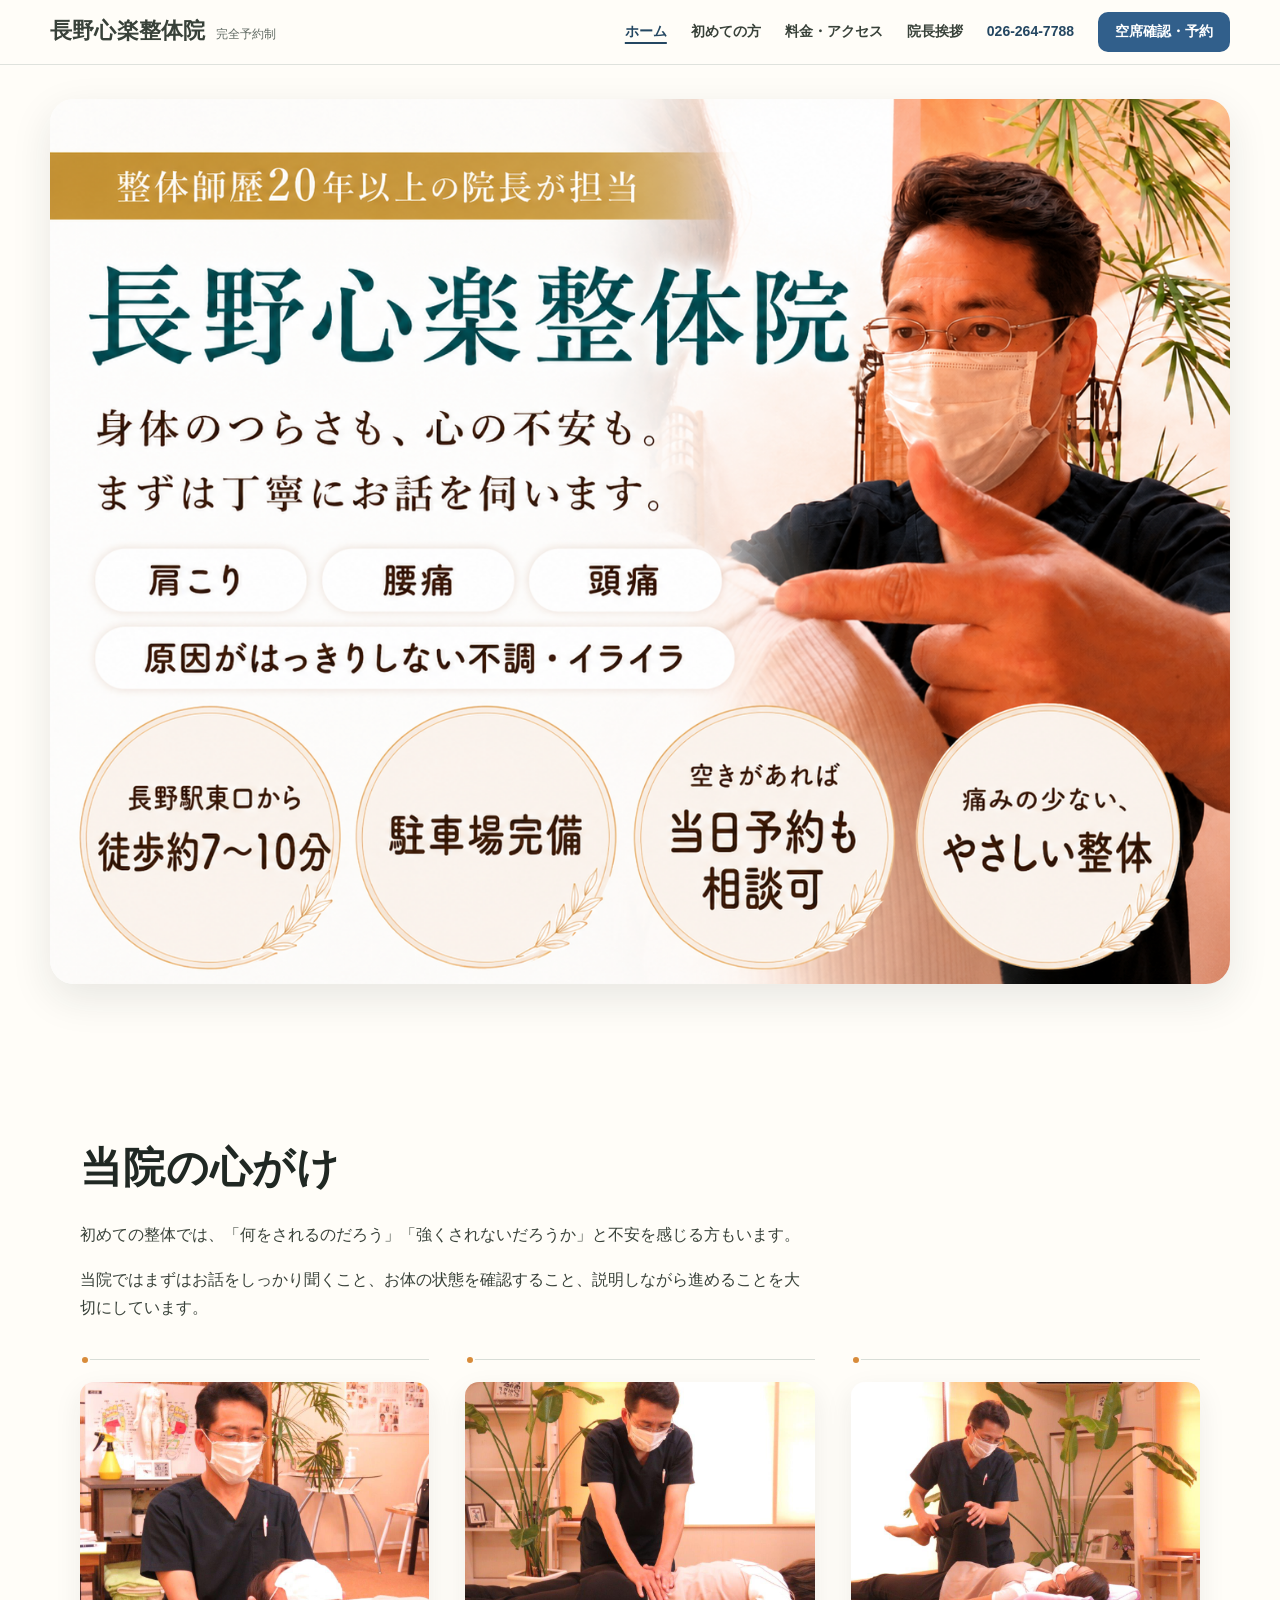
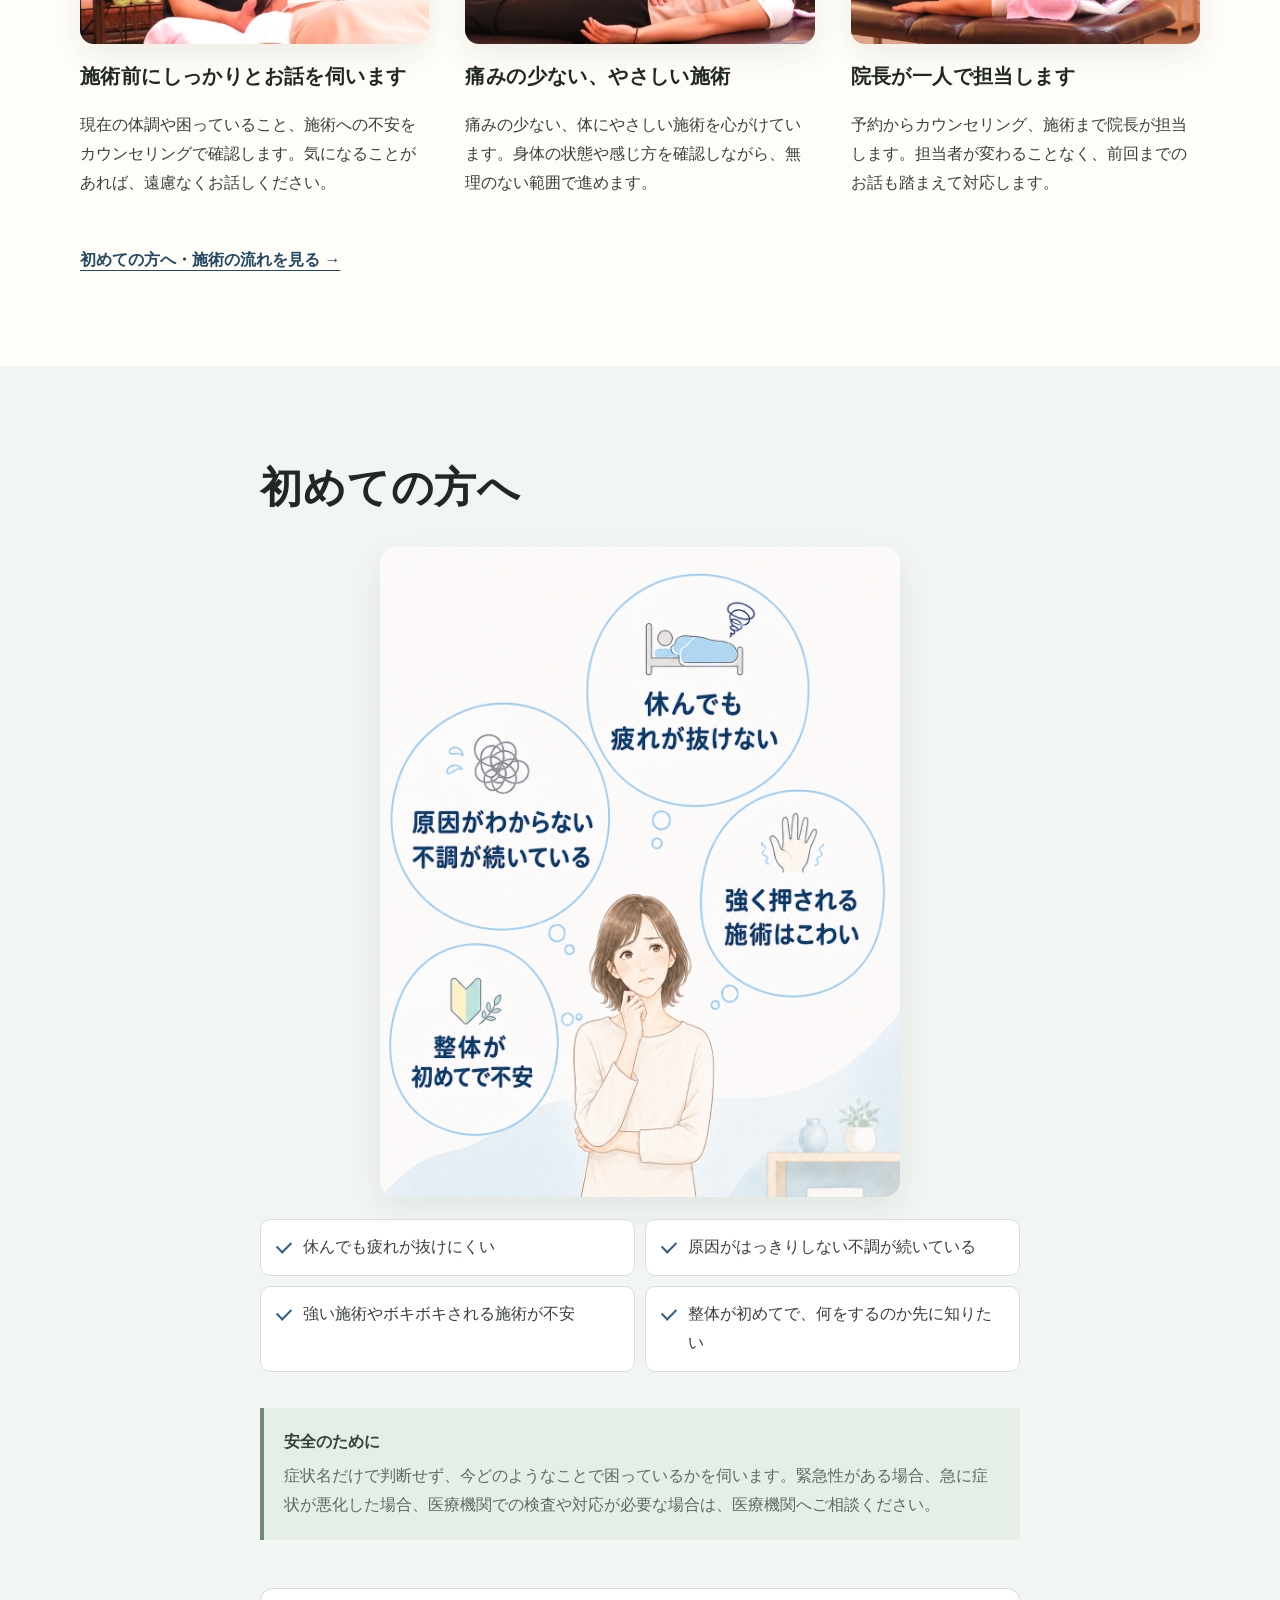
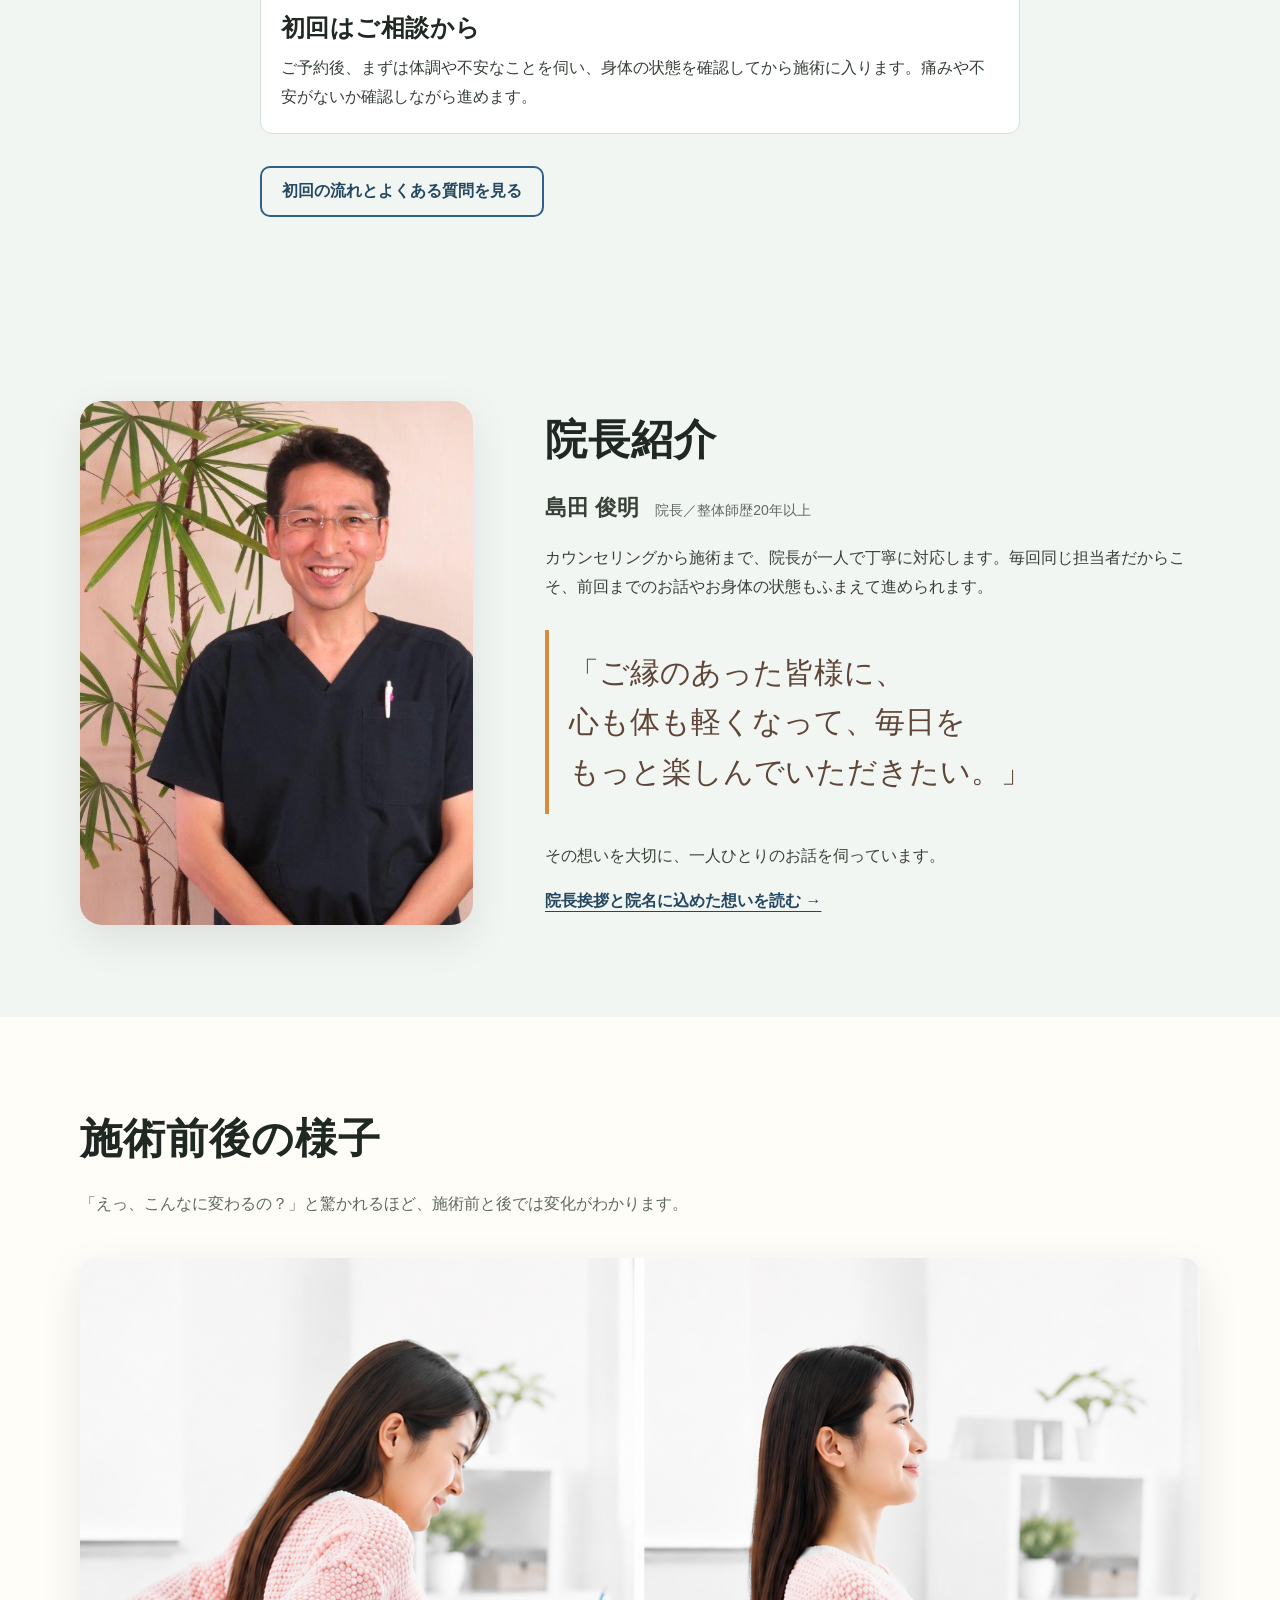
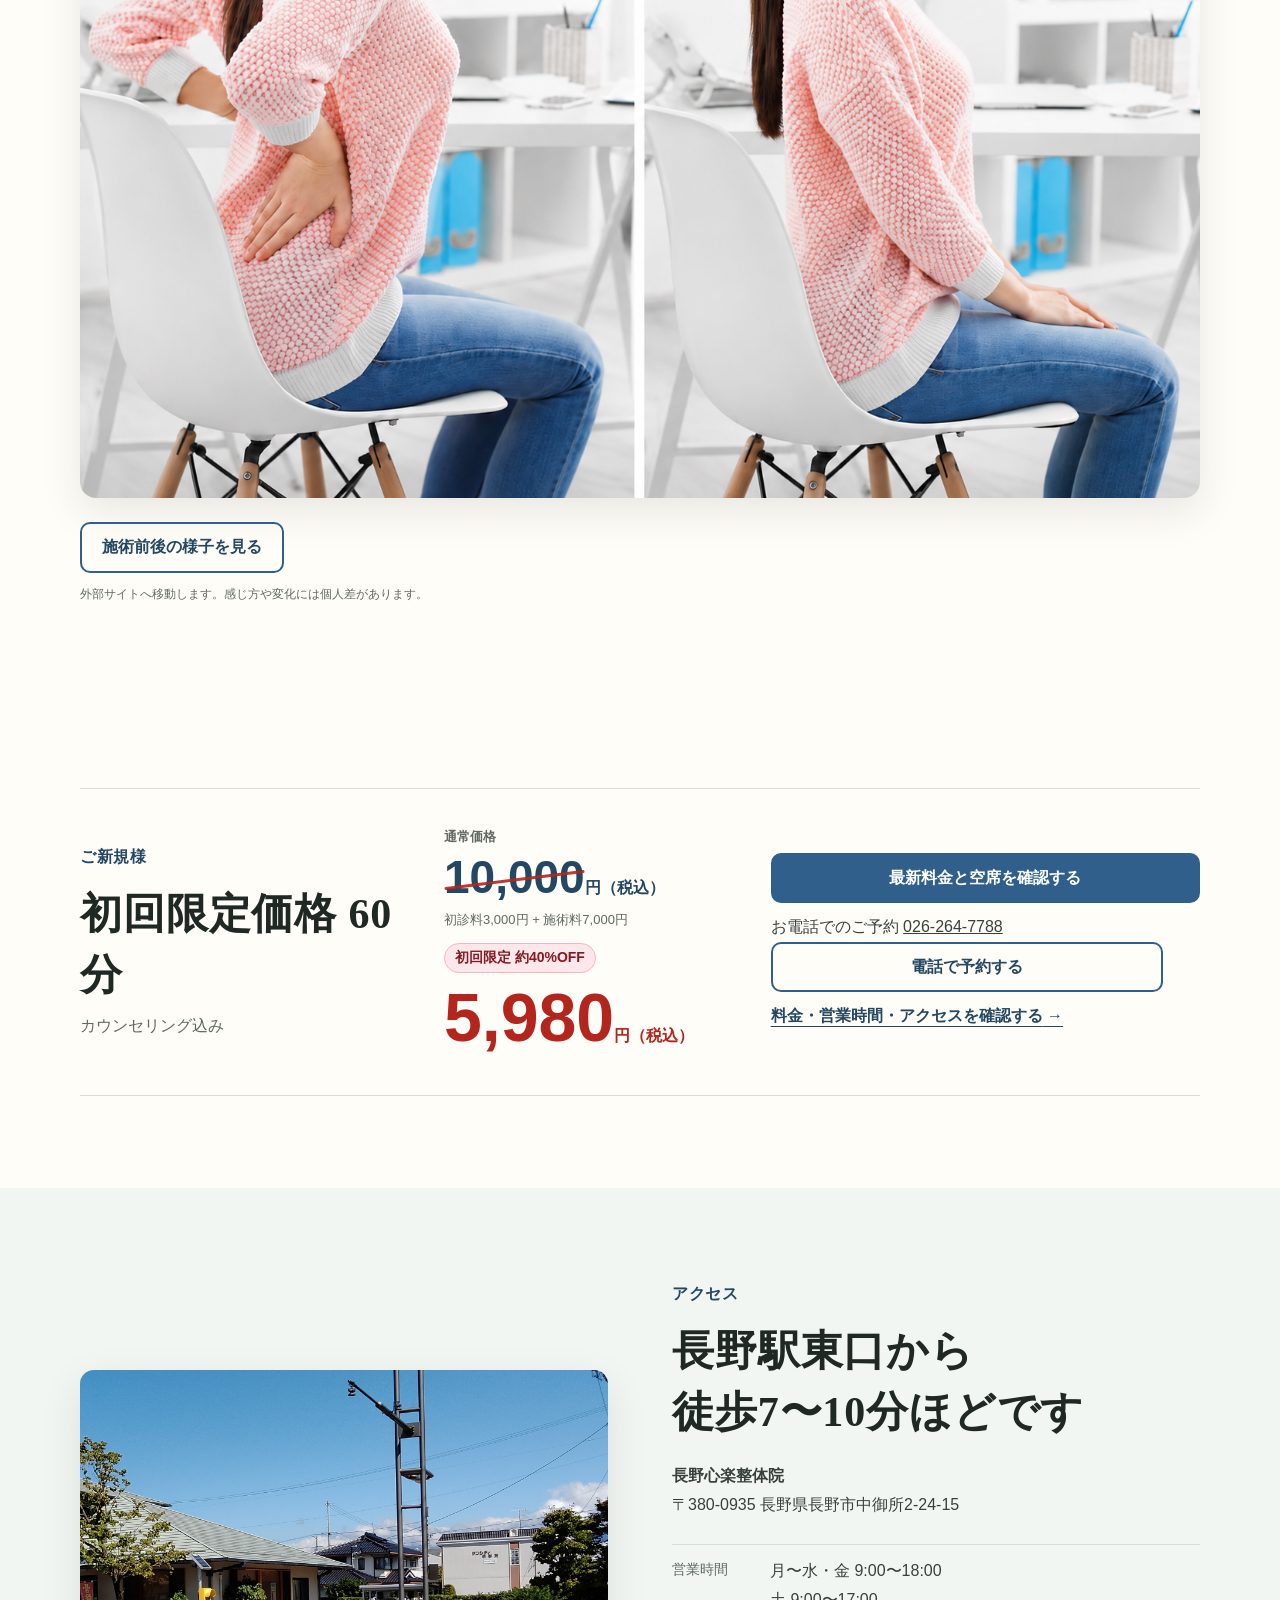
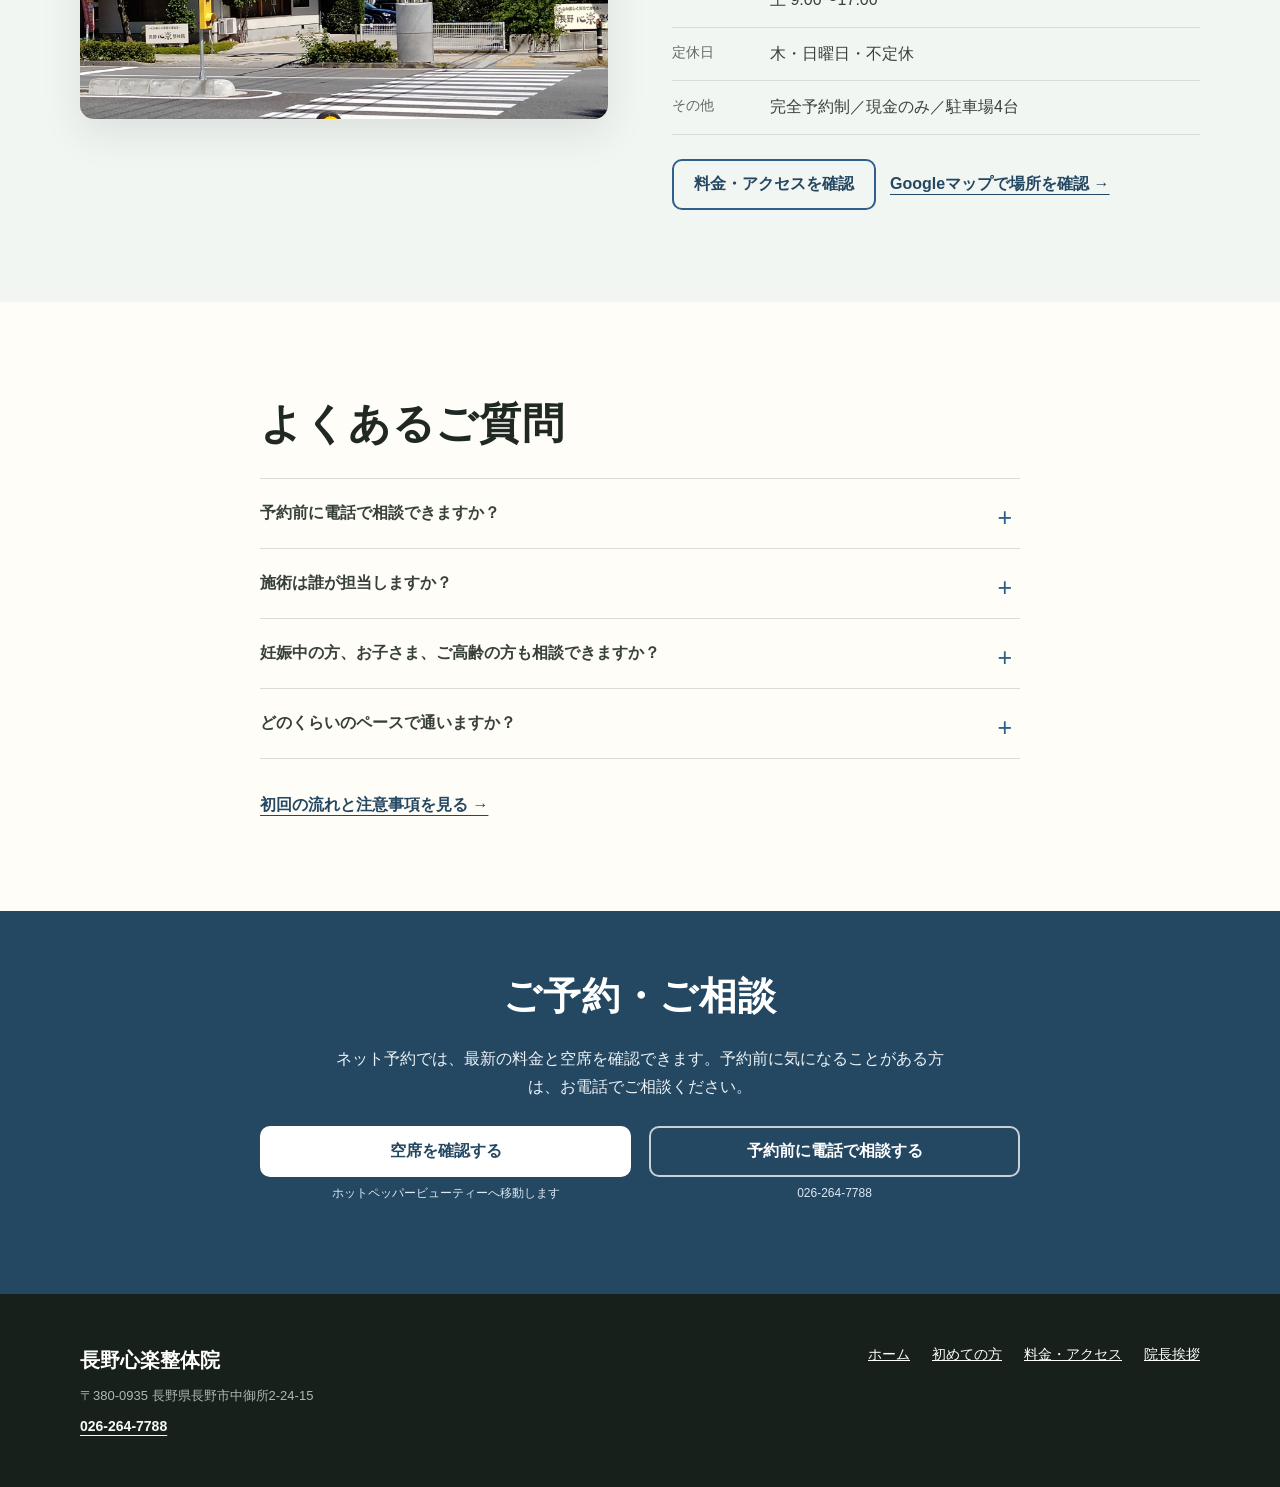
==== commit 114aa7b9: "Add files via upload" ====
--- a/index.html
+++ b/index.html
@@ -5,7 +5,7 @@
   <meta name="viewport" content="width=device-width, initial-scale=1">
   <title>長野市中御所の整体｜長野心楽整体院</title>
   <meta name="description" content="長野市中御所の完全予約制整体院。施術前のカウンセリングを大切にし、身体の状態や感じ方を確認しながら、院長が一人で対応します。料金・営業時間・アクセスを確認し、ホットペッパービューティーから空席確認・予約ができます。">
-  <link rel="stylesheet" href="assets/css/site.css?v=20260623brand1">
+  <link rel="stylesheet" href="assets/css/site.css?v=20260625line1">
   <meta name="robots" content="noindex, nofollow">
 </head>
 <body>
@@ -28,7 +28,7 @@
       </nav>
 
       <details class="mobile-menu">
-        <summary>メニュー</summary>
+        <summary>ページ一覧</summary>
         <nav aria-label="モバイルナビゲーション">
           <a href="index.html" aria-current="page">ホーム</a>
           <a href="annai.html">初めての方</a>
@@ -166,8 +166,12 @@
         </div>
         <div class="price-action">
           <a class="button" href="https://beauty.hotpepper.jp/CSP/kr/reserve/?storeId=H000488966" target="_blank" rel="noopener noreferrer">最新料金と空席を確認する</a>
+          <div class="price-phone-action">
+            <span>お電話でのご予約</span>
+            <a class="price-phone-number" href="tel:0262647788">026-264-7788</a>
+            <a class="button button-outline" href="tel:0262647788">電話で予約する</a>
+          </div>
           <a class="text-link" href="access.html">料金・営業時間・アクセスを確認する</a>
-          <p>初めての方にも相談しやすいよう、初回限定の料金をご用意しています。最新の料金と利用条件は予約画面でご確認ください。</p>
         </div>
       </div>
     </section>
@@ -250,8 +254,8 @@
       <span class="mobile-offer-badge">初回限定 約40%OFF</span>
       <span class="mobile-offer-price">通常<span class="regular-number">10,000</span>円 → <strong>5,980円</strong></span>
     </div>
-    <a class="mobile-call" href="tel:0262647788">電話で相談</a>
-    <a class="mobile-book" href="https://beauty.hotpepper.jp/CSP/kr/reserve/?storeId=H000488966" target="_blank" rel="noopener noreferrer">空席確認・予約</a>
+    <a class="mobile-call" href="tel:0262647788">電話で予約・相談</a>
+    <a class="mobile-book" href="https://beauty.hotpepper.jp/CSP/kr/reserve/?storeId=H000488966" target="_blank" rel="noopener noreferrer">ネットで予約</a>
   </nav>
 </body>
 </html>
--- a/assets/css/site.css
+++ b/assets/css/site.css
@@ -47,18 +47,18 @@
 
 .site-header { position: sticky; top: 0; z-index: 50; background: rgba(255, 253, 248, 0.96); border-bottom: 1px solid rgba(216, 221, 215, 0.8); backdrop-filter: blur(10px); }
 .header-inner { width: min(1180px, calc(100% - 32px)); min-height: 64px; margin-inline: auto; display: flex; align-items: center; justify-content: space-between; gap: 24px; }
-.brand { display: inline-flex; align-items: baseline; gap: 10px; text-decoration: none; }
-.brand-name { font-family: var(--font-display); font-weight: 700; font-size: 20px; letter-spacing: 0.04em; }
+.brand { display: inline-flex; align-items: baseline; gap: 10px; min-width: 0; text-decoration: none; transform: translateY(2px); }
+.brand-name { font-family: var(--font-display); font-weight: 700; font-size: 25px; letter-spacing: 0.01em; line-height: 1.1; white-space: nowrap; }
 .brand-note { color: var(--muted); font-size: 12px; }
 .desktop-nav { display: none; align-items: center; gap: 24px; }
 .desktop-nav > a:not(.button) { text-decoration: none; font-size: 14px; font-weight: 700; }
 .desktop-nav > a[aria-current="page"] { color: var(--clinic-blue-dark); text-decoration: underline; text-decoration-thickness: 2px; text-underline-offset: 6px; }
 .header-phone { color: var(--clinic-blue-dark); font-variant-numeric: tabular-nums; }
 .mobile-menu { position: relative; }
-.mobile-menu summary { list-style: none; cursor: pointer; color: var(--clinic-blue-dark); font-size: 14px; font-weight: 700; border: 1px solid var(--line); border-radius: 8px; padding: 8px 12px; }
+.mobile-menu summary { list-style: none; cursor: pointer; min-height: 48px; display: inline-flex; align-items: center; justify-content: center; box-sizing: border-box; color: var(--clinic-blue-dark); font-size: 15px; font-weight: 800; line-height: 1; white-space: nowrap; border: 2px solid rgba(49, 95, 139, 0.34); border-radius: 10px; padding: 10px 13px; background: rgba(255,255,255,.78); box-shadow: 0 3px 10px rgba(32,40,35,.08); }
 .mobile-menu summary::-webkit-details-marker { display: none; }
-.mobile-menu nav { position: absolute; right: 0; top: calc(100% + 10px); width: min(280px, calc(100vw - 32px)); padding: 10px; background: var(--white); border: 1px solid var(--line); border-radius: 12px; box-shadow: var(--shadow); }
-.mobile-menu nav a { display: block; padding: 12px 10px; text-decoration: none; border-bottom: 1px solid var(--line); }
+.mobile-menu nav { position: absolute; right: 0; top: calc(100% + 10px); width: min(320px, calc(100vw - 24px)); padding: 12px; background: var(--white); border: 1px solid var(--line); border-radius: 12px; box-shadow: var(--shadow); }
+.mobile-menu nav a { display: block; min-height: 48px; padding: 14px 12px; color: var(--ink); font-size: 15px; font-weight: 700; text-decoration: none; border-bottom: 1px solid var(--line); }
 .mobile-menu nav a[aria-current="page"] { color: var(--clinic-blue-dark); background: var(--wash); border-radius: 8px; }
 .mobile-menu nav a:last-child { border-bottom: 0; }
 
@@ -318,7 +318,7 @@
 .site-footer nav a { color: white; font-size: 14px; }
 .footer-note { grid-column: 1 / -1; }
 
-.mobile-booking-bar { position: fixed; z-index: 60; right: 0; bottom: 0; left: 0; display: grid; grid-template-columns: 34% 66%; grid-template-rows: auto 1fr; gap: 8px; min-height: calc(116px + env(safe-area-inset-bottom)); padding: 8px 10px calc(8px + env(safe-area-inset-bottom)); background: rgba(255, 253, 248, 0.98); box-shadow: 0 -10px 30px rgba(32,40,35,.18); }
+.mobile-booking-bar { position: fixed; z-index: 60; right: 0; bottom: 0; left: 0; display: grid; grid-template-columns: 44% 56%; grid-template-rows: auto 1fr; gap: 8px; min-height: calc(116px + env(safe-area-inset-bottom)); padding: 8px 10px calc(8px + env(safe-area-inset-bottom)); background: rgba(255, 253, 248, 0.98); box-shadow: 0 -10px 30px rgba(32,40,35,.18); }
 .mobile-booking-offer { grid-column: 1 / -1; min-height: 40px; display: flex; align-items: center; justify-content: center; gap: 8px; padding: 6px 10px; border: 1px solid #f0b9bd; border-radius: 10px; background: #fff5f6; color: var(--ink); font-size: 13px; line-height: 1.3; text-align: center; }
 .mobile-offer-badge { flex: 0 0 auto; padding: 3px 9px; border-radius: 999px; background: var(--offer-red); color: white; font-size: 14px; font-weight: 900; line-height: 1.25; box-shadow: 0 3px 8px rgba(179, 38, 30, 0.18); }
 .mobile-offer-price { min-width: 0; color: var(--clinic-blue-dark); font-weight: 700; font-variant-numeric: tabular-nums; white-space: nowrap; }
@@ -326,8 +326,10 @@
 .mobile-offer-price .regular-number::after { height: 1.5px; top: 52%; background: rgba(179, 38, 30, 0.82); }
 .mobile-offer-price strong { color: var(--offer-red); font-size: 17px; white-space: nowrap; }
 .mobile-booking-bar a { display: grid; place-items: center; min-height: 52px; padding: 12px 8px; border-radius: 10px; color: white; font-size: 15px; font-weight: 800; line-height: 1.2; text-align: center; text-decoration: none; box-shadow: 0 6px 14px rgba(32,40,35,.18); }
-.mobile-call { background: var(--wood); }
-.mobile-book { background: var(--clinic-blue); }
+.mobile-booking-bar .mobile-call { display: flex !important; align-items: center; justify-content: center; gap: 5px; background: #2f6f5e; font-size: 14px; }
+.mobile-call::before { content: "☎"; font-size: 16px; line-height: 1; transform: translateY(-1px); }
+.mobile-book { display: flex !important; align-items: center; justify-content: center; gap: 6px; background: #3b82bd; }
+.mobile-book::before { content: ""; width: 23px; height: 23px; flex: 0 0 23px; background: center / contain no-repeat url("data:image/svg+xml,%3Csvg xmlns='http://www.w3.org/2000/svg' viewBox='0 0 28 28' fill='none'%3E%3Crect x='4' y='5.5' width='20' height='18.5' rx='3' stroke='%23fff' stroke-width='2.5'/%3E%3Cpath d='M4 11h20M9 3.8v4M19 3.8v4' stroke='%23fff' stroke-width='2.5' stroke-linecap='round'/%3E%3Cpath d='m10 17 3 3 5-6' stroke='%23fff' stroke-width='2.6' stroke-linecap='round' stroke-linejoin='round'/%3E%3C/svg%3E"); transform: translateY(-1px); }
 .mobile-booking-bar a:active { transform: translateY(1px); box-shadow: 0 3px 8px rgba(32,40,35,.18); }
 
 @media (min-width: 720px) {
@@ -373,6 +375,8 @@
 @media (min-width: 960px) {
   .desktop-nav { display: flex; }
   .mobile-menu { display: none; }
+  .brand { transform: none; }
+  .brand-name { font-size: 22px; }
   .mobile-booking-bar { display: none; }
   .site-footer { padding-bottom: 48px; }
 }
@@ -403,12 +407,31 @@
   blockquote { margin: 22px 0; padding-left: 16px; font-size: 20px; line-height: 1.7; }
 }
 
+@media (max-width: 430px) {
+  .brand-note { display: none; }
+}
+
 @media (max-width: 360px) {
   .container, .narrow { width: min(100% - 32px, 1120px); }
   .header-inner { width: calc(100% - 24px); }
   .brand-note { display: none; }
+  .mobile-booking-offer { gap: 4px; padding-inline: 6px; }
+  .mobile-offer-badge { padding-inline: 7px; font-size: 13px; }
+  .mobile-offer-price { font-size: 12px; }
+  .mobile-offer-price strong { font-size: 16px; }
+  .mobile-booking-bar .mobile-call { gap: 3px; font-size: 13px; }
+  .mobile-call::before { font-size: 14px; }
+  .mobile-book { gap: 4px; font-size: 14px; }
+  .mobile-book::before { width: 21px; height: 21px; flex-basis: 21px; }
   h1 { font-size: 27px; }
   .fact-grid strong { font-size: 14px; }
+}
+
+@media (max-width: 340px) {
+  .mobile-booking-offer { gap: 3px; padding-inline: 5px; }
+  .mobile-offer-badge { padding-inline: 6px; font-size: 12px; }
+  .mobile-offer-price { font-size: 11px; }
+  .mobile-offer-price strong { font-size: 15px; }
 }
 
 @media (prefers-reduced-motion: reduce) {
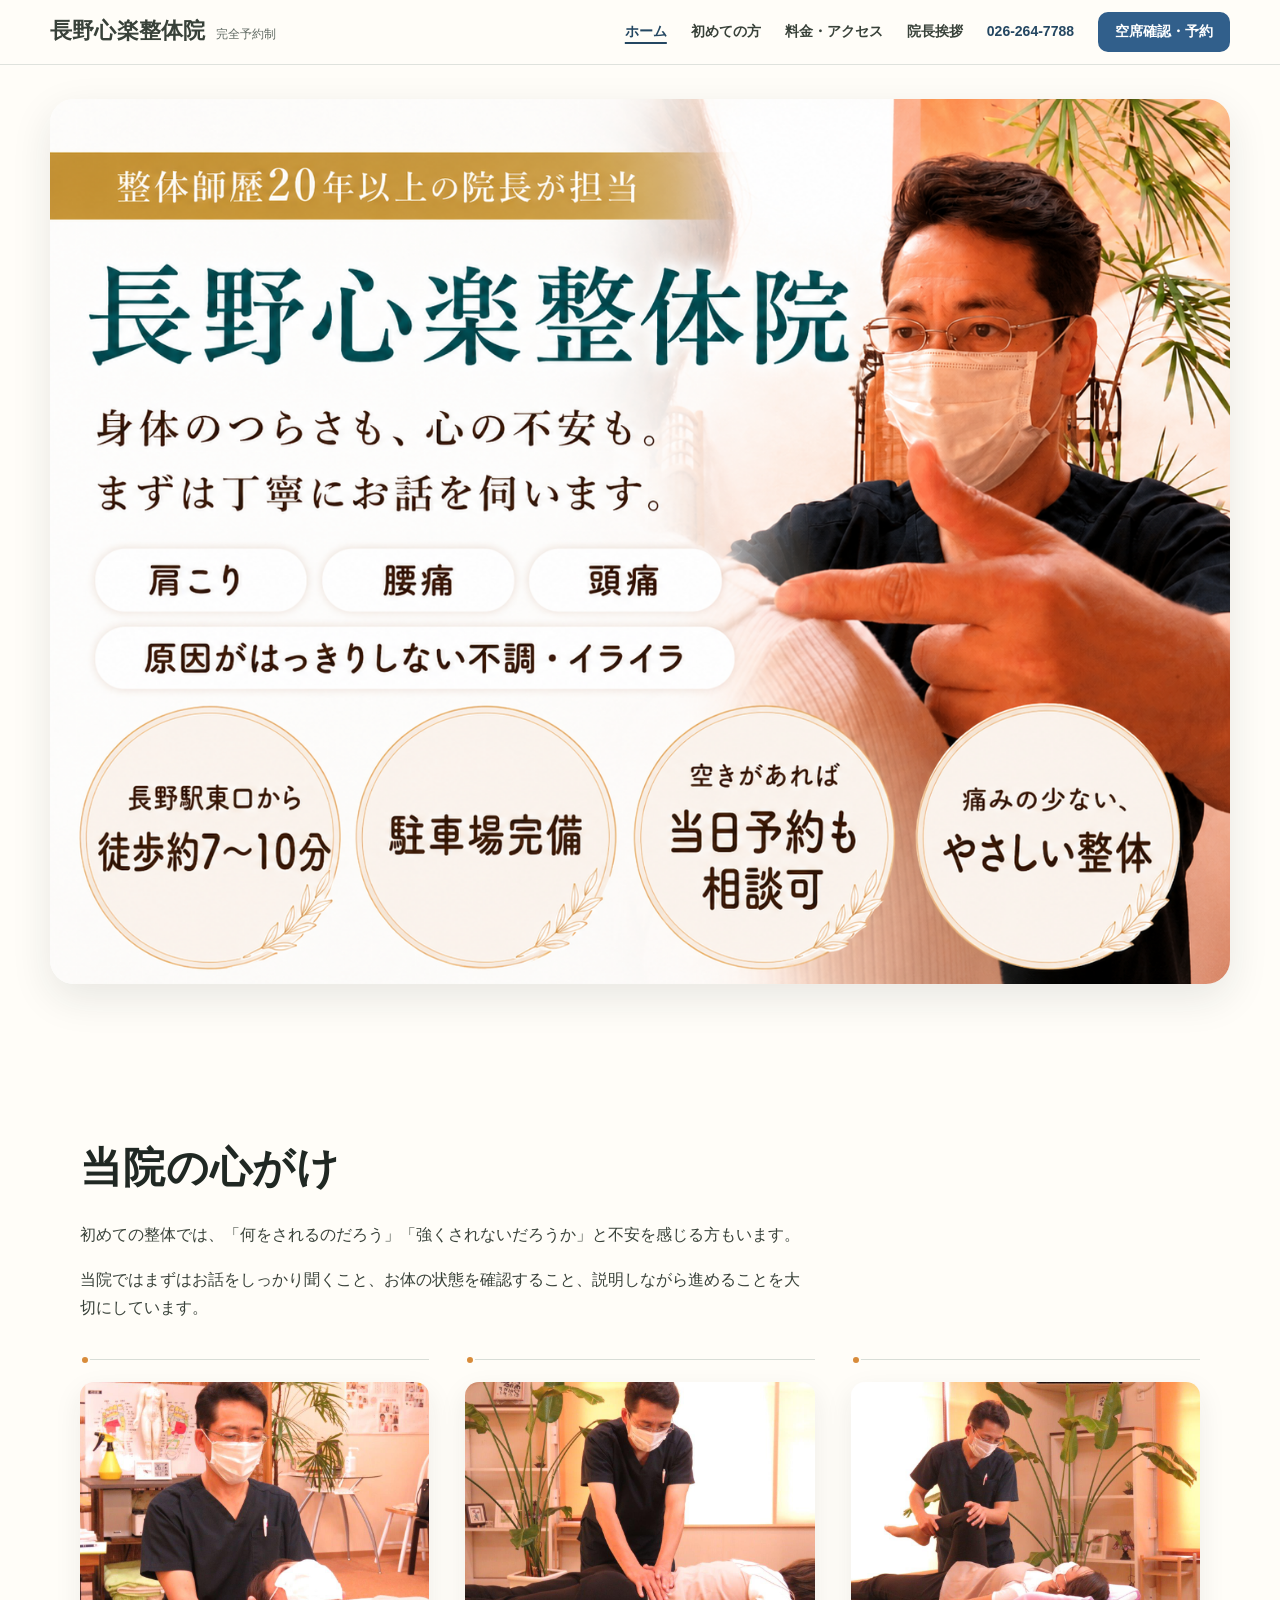
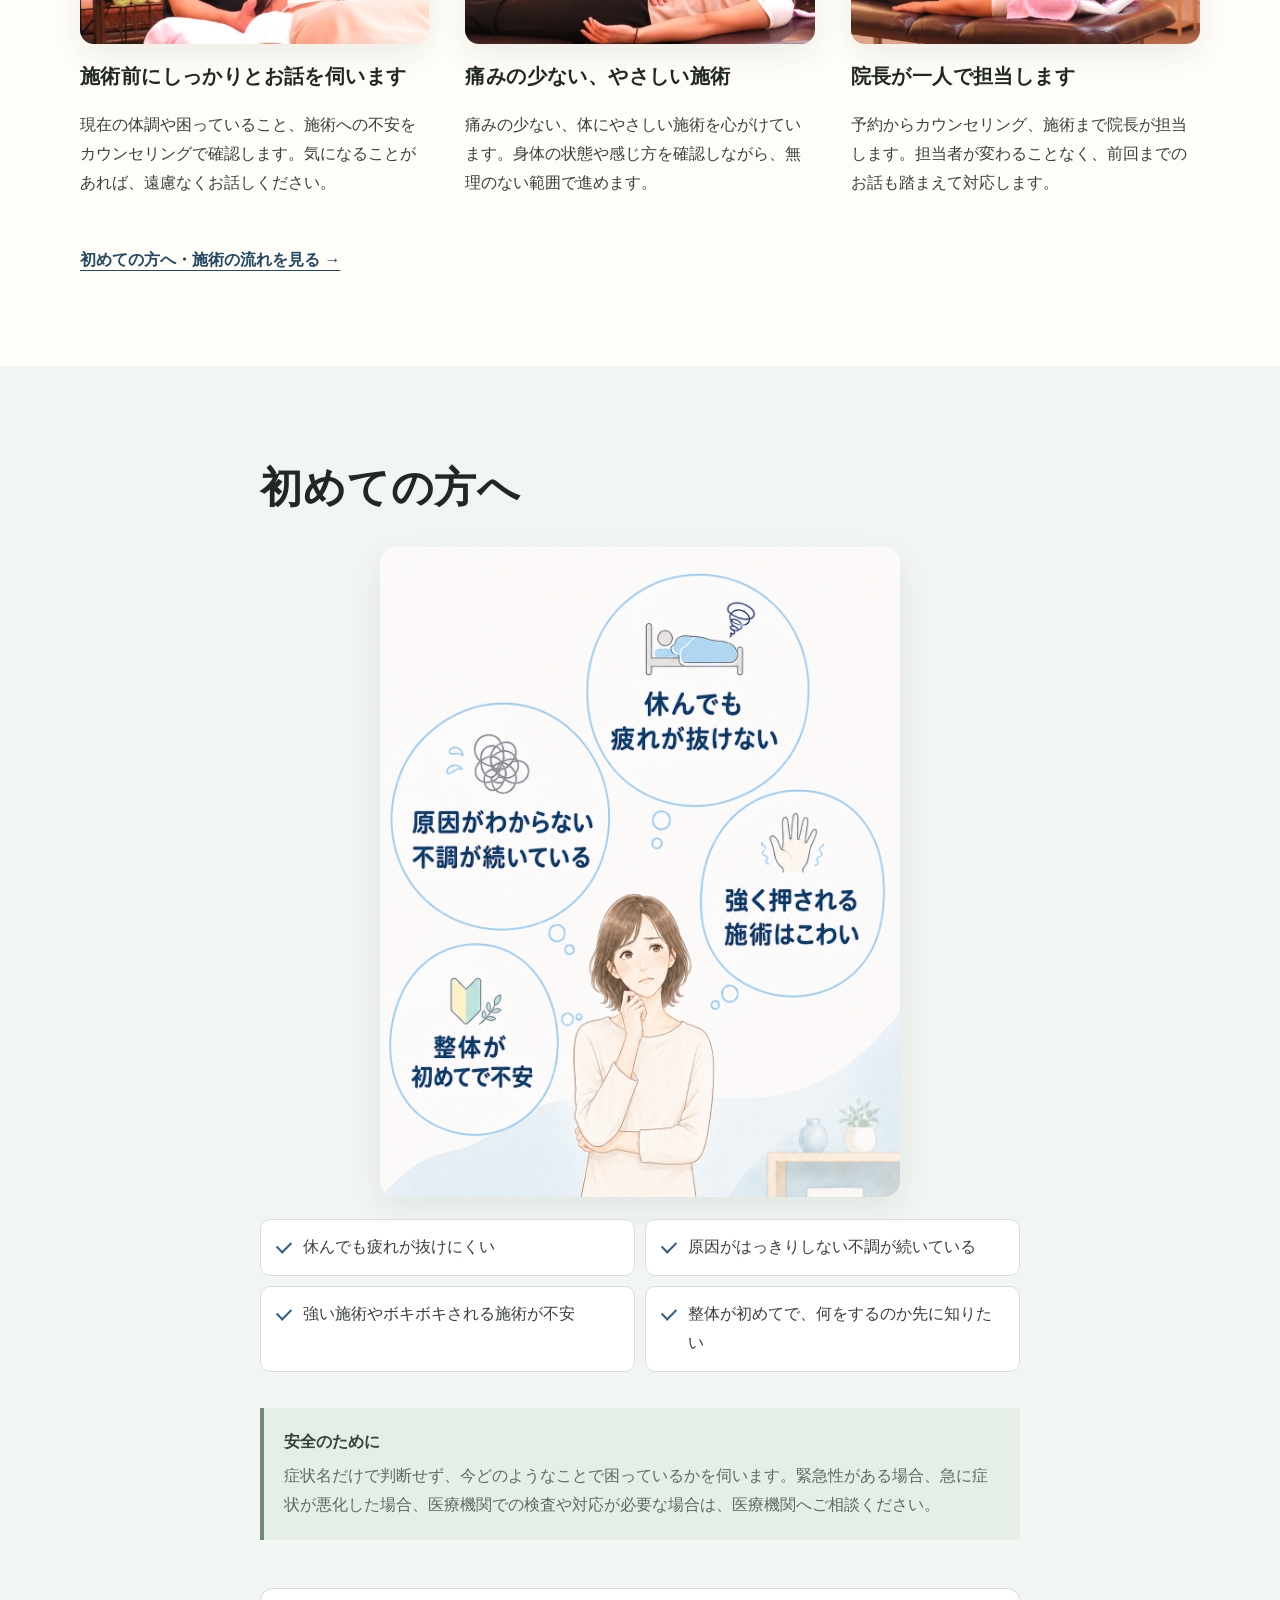
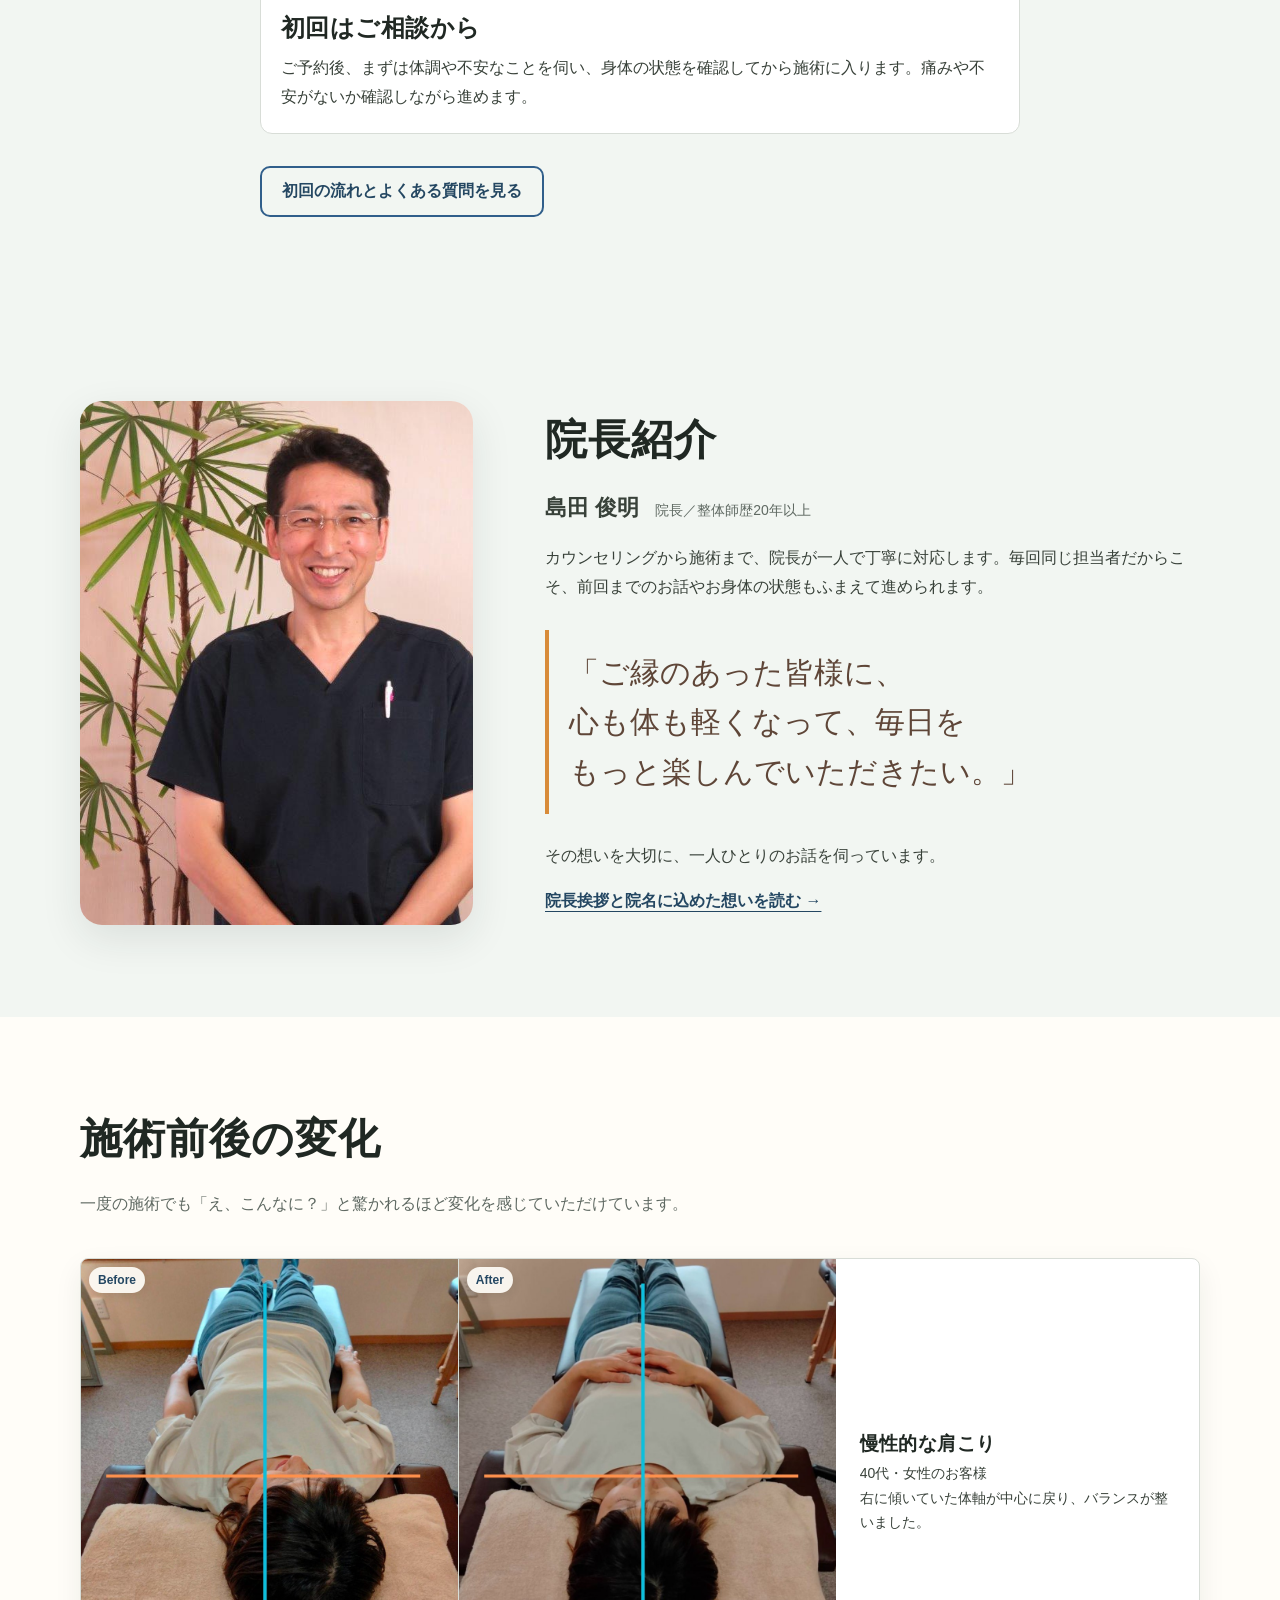
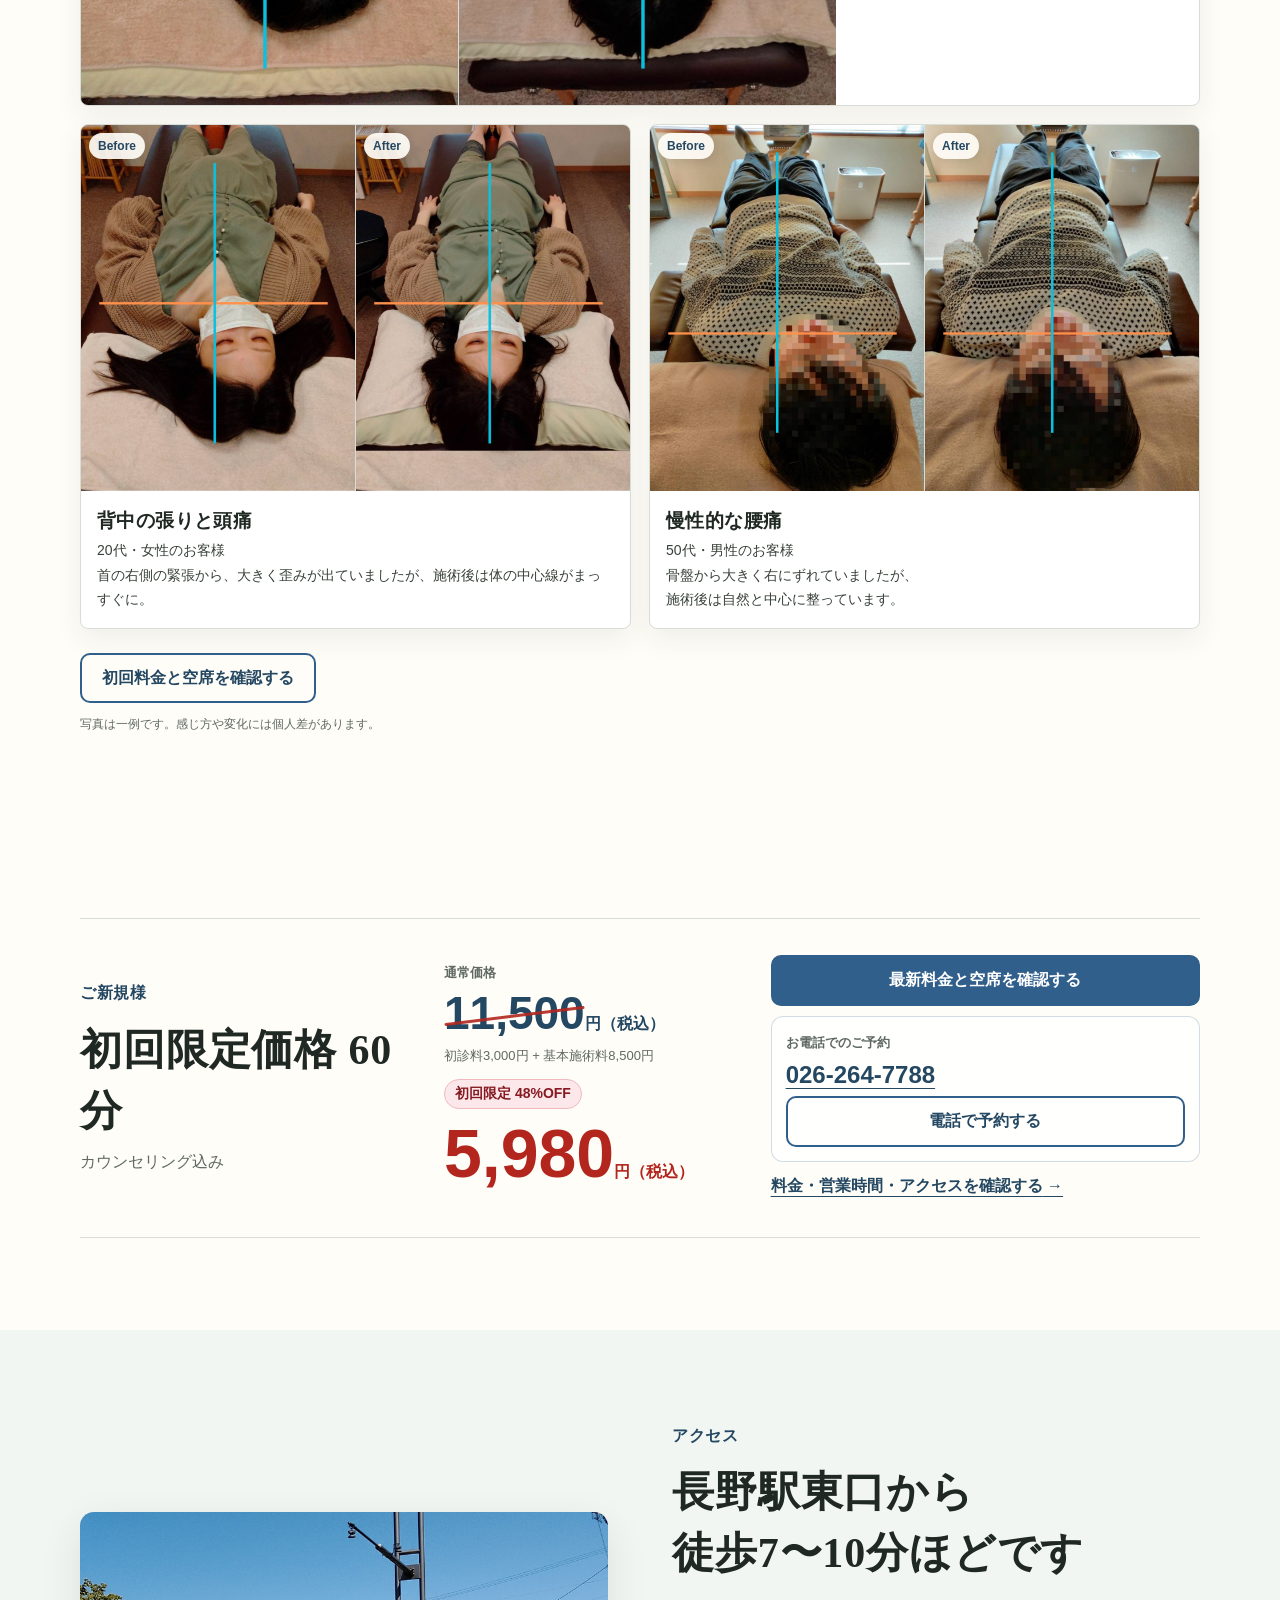
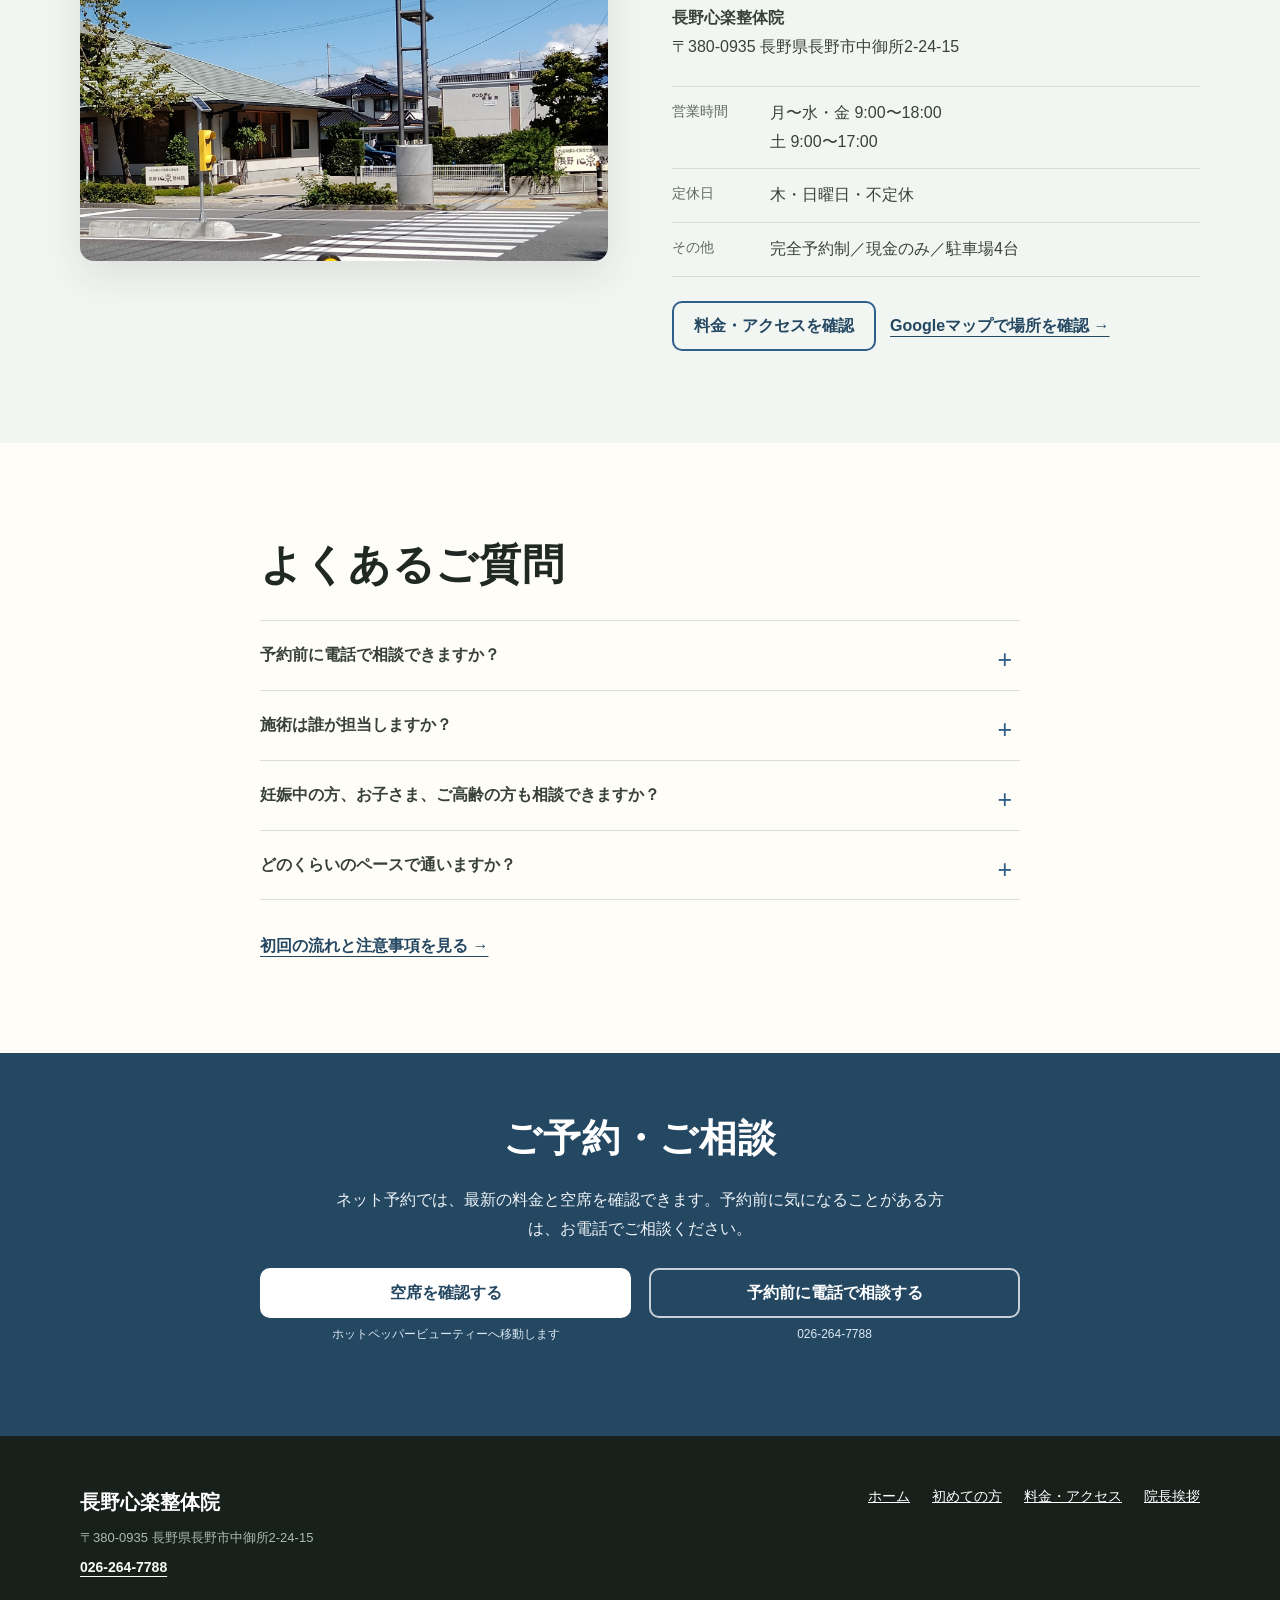
==== commit f0f1d08d: "Add files via upload" ====
--- a/index.html
+++ b/index.html
@@ -1,12 +1,12 @@
-﻿<!doctype html>
+<!doctype html>
 <html lang="ja">
 <head>
   <meta charset="utf-8">
   <meta name="viewport" content="width=device-width, initial-scale=1">
   <title>長野市中御所の整体｜長野心楽整体院</title>
   <meta name="description" content="長野市中御所の完全予約制整体院。施術前のカウンセリングを大切にし、身体の状態や感じ方を確認しながら、院長が一人で対応します。料金・営業時間・アクセスを確認し、ホットペッパービューティーから空席確認・予約ができます。">
-  <link rel="stylesheet" href="assets/css/site.css?v=20260625line1">
-  <meta name="robots" content="noindex, nofollow">
+  <link rel="stylesheet" href="assets/css/site.css?v=20260627ba11">
+  <meta name="robots" content="noindex, nofollow">
 </head>
 <body>
   <a class="skip-link" href="#main">本文へ移動</a>
@@ -134,18 +134,71 @@
       </div>
     </section>
 
-    <section class="section reviews" aria-labelledby="reviews-title">
-      <div class="container review-showcase">
+    <section class="section reviews" id="before-after" aria-labelledby="reviews-title">
+      <div class="container before-after-showcase">
         <div class="section-heading section-heading-tight">
-          <h2 id="reviews-title">施術前後の様子</h2>
-          <p>「えっ、こんなに変わるの？」と驚かれるほど、施術前と後では変化がわかります。</p>
-        </div>
-        <figure class="review-photo">
-          <img src="assets/images/before-after-posture.png" width="1448" height="1086" loading="lazy" alt="施術前後の姿勢の変化を並べて示した参考画像">
-        </figure>
+          <h2 id="reviews-title">施術前後の変化</h2>
+          <p>一度の施術でも「え、こんなに？」と驚かれるほど変化を感じていただけています。</p>
+        </div>
+
+        <div class="before-after-list" aria-label="施術前後の姿勢確認写真">
+          <article class="before-after-card before-after-card-featured">
+            <div class="before-after-images">
+              <figure>
+                <span>Before</span>
+                <img src="assets/images/before-after/case01-before.jpg" width="960" height="1280" loading="lazy" alt="施術前の姿勢確認写真。中心線と肩まわりの目安線を入れています。">
+              </figure>
+              <figure>
+                <span>After</span>
+                <img src="assets/images/before-after/case01-after.jpg" width="960" height="1280" loading="lazy" alt="施術後の姿勢確認写真。中心線と肩まわりの目安線を入れています。">
+              </figure>
+            </div>
+            <div class="before-after-copy">
+              <h3>慢性的な肩こり</h3>
+              <p>40代・女性のお客様<br>右に傾いていた体軸が中心に戻り、バランスが整いました。</p>
+            </div>
+          </article>
+
+          <div class="before-after-grid">
+            <article class="before-after-card">
+              <div class="before-after-images">
+                <figure>
+                  <span>Before</span>
+                  <img src="assets/images/before-after/case02-before.jpg" width="960" height="1280" loading="lazy" alt="施術前の姿勢確認写真。中心線と肩まわりの目安線を入れています。">
+                </figure>
+                <figure>
+                  <span>After</span>
+                  <img src="assets/images/before-after/case02-after.jpg" width="960" height="1280" loading="lazy" alt="施術後の姿勢確認写真。中心線と肩まわりの目安線を入れています。">
+                </figure>
+              </div>
+              <div class="before-after-copy">
+                <h3>背中の張りと頭痛</h3>
+                <p>20代・女性のお客様<br>首の右側の緊張から、大きく歪みが出ていましたが、施術後は体の中心線がまっすぐに。</p>
+              </div>
+            </article>
+
+            <article class="before-after-card">
+              <div class="before-after-images">
+                <figure>
+                  <span>Before</span>
+                  <img src="assets/images/before-after/case03-before.jpg" width="960" height="1280" loading="lazy" alt="施術前の姿勢確認写真。中心線と肩まわりの目安線を入れています。">
+                </figure>
+                <figure>
+                  <span>After</span>
+                  <img src="assets/images/before-after/case03-after.jpg" width="960" height="1280" loading="lazy" alt="施術後の姿勢確認写真。中心線と肩まわりの目安線を入れています。">
+                </figure>
+              </div>
+              <div class="before-after-copy">
+                <h3>慢性的な腰痛</h3>
+                <p>50代・男性のお客様<br>骨盤から大きく右にずれていましたが、<br>施術後は自然と中心に整っています。</p>
+              </div>
+            </article>
+          </div>
+        </div>
+
         <div class="review-action">
-          <a class="button button-outline" href="https://beauty.hotpepper.jp/kr/slnH000488966/blog/" target="_blank" rel="noopener noreferrer">施術前後の様子を見る</a>
-          <p class="microcopy">外部サイトへ移動します。感じ方や変化には個人差があります。</p>
+          <a class="button button-outline" href="https://beauty.hotpepper.jp/CSP/kr/reserve/?storeId=H000488966" target="_blank" rel="noopener noreferrer">初回料金と空席を確認する</a>
+          <p class="microcopy">写真は一例です。感じ方や変化には個人差があります。</p>
         </div>
       </div>
     </section>
@@ -159,9 +212,9 @@
         </div>
         <div class="price-block price-offer">
           <span class="price-label">通常価格</span>
-          <span class="regular-price regular-price-large"><span class="regular-number">10,000</span><small>円（税込）</small></span>
-          <span class="price-breakdown">初診料3,000円 + 施術料7,000円</span>
-          <span class="discount-badge">初回限定 約40%OFF</span>
+          <span class="regular-price regular-price-large"><span class="regular-number">11,500</span><small>円（税込）</small></span>
+          <span class="price-breakdown">初診料3,000円 + 基本施術料8,500円</span>
+          <span class="discount-badge">初回限定 48%OFF</span>
           <strong class="sale-price">5,980<small>円（税込）</small></strong>
         </div>
         <div class="price-action">
@@ -251,8 +304,8 @@
 
   <nav class="mobile-booking-bar" aria-label="予約と電話">
     <div class="mobile-booking-offer" aria-label="初回限定価格">
-      <span class="mobile-offer-badge">初回限定 約40%OFF</span>
-      <span class="mobile-offer-price">通常<span class="regular-number">10,000</span>円 → <strong>5,980円</strong></span>
+      <span class="mobile-offer-badge">初回限定 48%OFF</span>
+      <span class="mobile-offer-price">通常<span class="regular-number">11,500</span>円 → <strong>5,980円</strong></span>
     </div>
     <a class="mobile-call" href="tel:0262647788">電話で予約・相談</a>
     <a class="mobile-book" href="https://beauty.hotpepper.jp/CSP/kr/reserve/?storeId=H000488966" target="_blank" rel="noopener noreferrer">ネットで予約</a>
--- a/assets/css/site.css
+++ b/assets/css/site.css
@@ -224,6 +224,16 @@
 .price-action { display: grid; gap: 10px; justify-items: start; }
 .price-action .button { width: 100%; }
 .price-action p { margin: 0; color: var(--muted); font-size: 13px; line-height: 1.7; }
+.price-phone-action { width: 100%; display: grid; gap: 8px; padding: 14px; border: 1px solid rgba(49, 95, 139, 0.22); border-radius: 12px; background: rgba(255, 255, 255, 0.72); }
+.price-phone-action span { color: var(--muted); font-size: 13px; font-weight: 700; }
+.price-phone-number { color: var(--clinic-blue-dark); font-size: 24px; font-weight: 800; line-height: 1.1; text-decoration-thickness: 1px; text-underline-offset: 5px; font-variant-numeric: tabular-nums; }
+.standard-price-card { margin-bottom: 18px; padding: 18px; border: 1px solid rgba(49, 95, 139, 0.2); border-radius: 14px; background: var(--white); box-shadow: 0 8px 24px rgba(32, 40, 35, 0.05); }
+.standard-price-title { margin: 0 0 12px; color: var(--clinic-blue-dark); font-size: 15px; font-weight: 800; }
+.standard-price-list { margin: 0; display: grid; gap: 8px; }
+.standard-price-list div { display: grid; grid-template-columns: minmax(0, 1fr) auto; gap: 16px; align-items: baseline; padding-top: 8px; border-top: 1px solid var(--line); }
+.standard-price-list div:first-child { padding-top: 0; border-top: 0; }
+.standard-price-list dt { color: var(--muted); font-size: 14px; font-weight: 700; }
+.standard-price-list dd { margin: 0; color: var(--clinic-blue-dark); font-size: 22px; font-weight: 800; line-height: 1.2; font-variant-numeric: tabular-nums; }
 .price-table { overflow: hidden; border: 1px solid var(--line); border-radius: 14px; background: var(--white); }
 .price-row { display: grid; grid-template-columns: 100px minmax(0, 1fr); gap: 8px 10px; align-items: center; padding: 14px 16px; border-top: 1px solid var(--line); }
 .price-row:first-child { border-top: 0; }
@@ -234,11 +244,33 @@
 .price-row strong { color: var(--clinic-blue-dark); font-size: 18px; }
 .price-row .price-plan-cell { align-self: center; gap: 2px; }
 .price-row .price-plan-cell span { color: var(--body-text); font-size: 14px; line-height: 1.65; white-space: nowrap; }
+.price-row .price-detail-cell span:not(.discount-badge) { color: var(--body-text); font-size: 15px; font-weight: 700; line-height: 1.55; }
 .price-row .price-row-spacer { display: none; }
-.price-row div:last-child strong { font-size: 26px; line-height: 1.25; font-variant-numeric: tabular-nums; }
+.price-row div:last-child strong { font-size: 30px; line-height: 1.18; font-variant-numeric: tabular-nums; }
 .price-row span, .price-row small { color: var(--muted); }
-.price-row .coupon-price, .price-row .sale-price-table { color: var(--offer-red); }
-.price-row-coupon small { color: var(--offer-red); font-weight: 700; }
+.price-row .coupon-price, .price-row .sale-price-table, .price-row .discount-price { color: var(--offer-red); }
+.regular-price-large,
+.price-block .sale-price,
+.price-block .sale-price small,
+.standard-price-list dd,
+.price-table .price-cell > strong,
+.price-table .sale-price-table,
+.price-table .table-regular-price,
+.price-table .savings-line strong,
+.mobile-offer-price,
+.mobile-offer-price strong { font-family: "Helvetica Neue", Arial, sans-serif; }
+.price-cell > strong, .sale-price-table { display: inline-flex; align-items: baseline; gap: 1px; }
+.price-cell .price-number, .price-cell .price-yen, .sale-price-table .price-number, .sale-price-table .price-yen { color: inherit; }
+.price-yen { margin-left: 1px; font-size: 0.72em; line-height: 1; }
+.table-regular-price .price-yen { color: inherit; font-size: 0.78em; }
+.sale-price-table .price-yen { font-size: 0.68em; }
+.price-cell small { color: var(--muted); font-weight: 700; }
+.price-cell .savings-line { display: inline-flex; align-items: baseline; justify-content: flex-end; gap: 2px; max-width: 100%; color: var(--body-text); font-size: 13px; line-height: 1.35; white-space: nowrap; }
+.price-cell .savings-line span { color: var(--body-text); font-size: 13px; line-height: 1.35; }
+.price-row div:last-child .savings-line strong { color: var(--offer-red); font-size: 16px; line-height: 1.2; }
+.price-row-coupon small { color: var(--body-text); font-weight: 700; }
+.price-row-popular, .price-row-soft { background: #fff9f2; }
+.popular-badge { width: max-content; display: inline-flex; align-items: center; min-height: 26px; padding: 3px 9px; border-radius: 999px; background: var(--lamp); color: white !important; font-size: 12px !important; font-weight: 900; line-height: 1.25 !important; box-shadow: 0 3px 8px rgba(216, 139, 57, 0.18); }
 .coupon-price-line { display: flex !important; align-items: baseline; justify-content: flex-end; gap: 3px; white-space: nowrap; }
 .coupon-regular-price { color: var(--muted); font-size: 13px; font-weight: 700; font-variant-numeric: tabular-nums; }
 .coupon-price-line .regular-number::after { height: 1.5px; }
@@ -290,10 +322,23 @@
 .faq-list details[open] summary::after { content: "−"; }
 .faq-list details p { margin: -4px 0 22px; color: var(--muted); }
 
-.review-showcase { display: grid; gap: 24px; }
-.review-showcase .section-heading { max-width: 720px; margin-bottom: 0; }
+.review-showcase,
+.before-after-showcase { display: grid; gap: 24px; }
+.review-showcase .section-heading,
+.before-after-showcase .section-heading { max-width: 760px; margin-bottom: 0; }
 .review-photo { width: 100%; margin: 0; overflow: hidden; border-radius: 16px; background: var(--white); box-shadow: var(--shadow); }
 .review-photo img { width: 100%; aspect-ratio: 4 / 3; object-fit: cover; object-position: center; }
+.before-after-list { display: grid; gap: 18px; }
+.before-after-grid { display: grid; gap: 18px; }
+.before-after-card { overflow: hidden; border: 1px solid var(--line); border-radius: 8px; background: var(--white); box-shadow: 0 10px 28px rgba(32, 40, 35, 0.07); }
+.before-after-images { display: grid; grid-template-columns: repeat(2, minmax(0, 1fr)); gap: 1px; background: var(--line); }
+.before-after-images figure { position: relative; margin: 0; min-width: 0; overflow: hidden; background: var(--wash); }
+.before-after-images img { width: 100%; aspect-ratio: 3 / 4; object-fit: cover; object-position: center; }
+.before-after-card-featured .before-after-images img { aspect-ratio: 3 / 3.55; }
+.before-after-images span { position: absolute; top: 8px; left: 8px; z-index: 2; min-height: 26px; display: inline-flex; align-items: center; padding: 3px 9px; border-radius: 999px; background: rgba(255, 253, 248, 0.92); color: var(--clinic-blue-dark); font-size: 12px; font-weight: 900; line-height: 1.2; box-shadow: 0 3px 10px rgba(32, 40, 35, 0.12); }
+.before-after-copy { padding: 16px; }
+.before-after-copy h3 { margin-bottom: 4px; font-size: 19px; }
+.before-after-copy p { margin: 0; color: var(--body-text); font-size: 14px; line-height: 1.75; }
 .review-action { max-width: 720px; display: grid; gap: 12px; }
 .review-action p { margin: 0; color: var(--muted); }
 .review-action .button { justify-self: start; }
@@ -368,6 +413,9 @@
   .split-heading { grid-template-columns: .8fr 1.2fr; gap: 72px; align-items: start; }
   .access-grid { grid-template-columns: 1fr 1fr; gap: 64px; }
   .inline-actions { grid-template-columns: auto 1fr; }
+  .before-after-card-featured { display: grid; grid-template-columns: minmax(0, 1.35fr) minmax(260px, .65fr); align-items: center; }
+  .before-after-card-featured .before-after-copy { padding: 24px; }
+  .before-after-grid { grid-template-columns: 1fr 1fr; }
   .final-actions { grid-template-columns: 1fr 1fr; }
   .footer-grid { grid-template-columns: 1fr auto; align-items: start; }
 }
@@ -385,6 +433,17 @@
   body { padding-bottom: calc(116px + env(safe-area-inset-bottom)); }
   .section { padding: 56px 0; }
   .section-heading { margin-bottom: 28px; }
+  .profile-greeting-copy,
+  .profile-greeting-copy p { min-width: 0; max-width: 100%; overflow-wrap: anywhere; }
+  .price-row { grid-template-columns: minmax(0, 1fr) auto; gap: 7px 14px; padding: 16px; }
+  .price-row .price-plan-cell { grid-column: 1; grid-row: 1; }
+  .price-row div:nth-child(2) { grid-column: 1; grid-row: 2; order: 0; }
+  .price-row div:last-child { grid-column: 2; grid-row: 1 / span 2; align-self: center; justify-items: end; text-align: right; }
+  .price-row .price-row-spacer { display: none; }
+  .price-row .price-plan-cell span { white-space: normal; }
+  .offer-price-line,
+  .coupon-price-line { justify-content: flex-end; flex-wrap: nowrap; white-space: nowrap; }
+  .price-table-badge { justify-self: start; }
   .price-row-compact { grid-template-columns: minmax(0, 1fr) auto; align-items: center; }
   .price-row-compact div:first-child { grid-column: 1; grid-row: 1; align-self: end; }
   .price-row-compact div:nth-child(2) { grid-column: 1; grid-row: 2; order: 0; }
@@ -404,21 +463,29 @@
   .access-page .access-grid { width: calc(100% - 24px); }
   .access-page .access-grid figure { width: 100%; }
   .access-page .access-grid figure img { width: 100%; aspect-ratio: 4 / 3; border-radius: 14px; }
+  .before-after-list { gap: 16px; }
+  .before-after-grid { gap: 16px; }
+  .before-after-copy { padding: 14px; }
+  .review-action .button { width: 100%; }
   blockquote { margin: 22px 0; padding-left: 16px; font-size: 20px; line-height: 1.7; }
 }
 
 @media (max-width: 430px) {
   .brand-note { display: none; }
+  .mobile-booking-offer { gap: 4px; padding-inline: 6px; }
+  .mobile-offer-badge { padding-inline: 7px; font-size: 13px; }
+  .mobile-offer-price { font-size: 11px; }
+  .mobile-offer-price strong { font-size: 15px; }
 }
 
 @media (max-width: 360px) {
   .container, .narrow { width: min(100% - 32px, 1120px); }
   .header-inner { width: calc(100% - 24px); }
   .brand-note { display: none; }
-  .mobile-booking-offer { gap: 4px; padding-inline: 6px; }
-  .mobile-offer-badge { padding-inline: 7px; font-size: 13px; }
-  .mobile-offer-price { font-size: 12px; }
-  .mobile-offer-price strong { font-size: 16px; }
+  .mobile-booking-offer { flex-wrap: wrap; gap: 2px 4px; padding-inline: 6px; }
+  .mobile-offer-badge { padding-inline: 6px; font-size: 12px; }
+  .mobile-offer-price { font-size: 10px; }
+  .mobile-offer-price strong { font-size: 14px; }
   .mobile-booking-bar .mobile-call { gap: 3px; font-size: 13px; }
   .mobile-call::before { font-size: 14px; }
   .mobile-book { gap: 4px; font-size: 14px; }
@@ -434,6 +501,153 @@
   .mobile-offer-price strong { font-size: 15px; }
 }
 
+.price-row-offer { align-items: center; }
+.price-row-offer .price-plan-cell { align-self: center; }
+.price-row-offer .price-detail-cell { justify-items: start; }
+.price-row-offer .price-cell-offer { justify-items: start; text-align: left; }
+.price-row-offer .price-table-badge {
+  margin: 0 0 2px;
+  justify-self: start;
+  min-height: 34px;
+  padding: 5px 13px;
+  border-color: var(--offer-red);
+  background: var(--offer-red);
+  color: white;
+  font-size: 15px;
+  box-shadow: 0 5px 14px rgba(179, 38, 30, 0.2);
+}
+.price-row-offer .table-regular-price { font-size: clamp(18px, 4.8vw, 24px); }
+.price-row-offer div:last-child .sale-price-table {
+  color: var(--offer-red);
+  font-size: clamp(38px, 11vw, 52px);
+  line-height: 1.05;
+}
+
+@media (min-width: 720px) {
+  .price-row-offer .price-plan-cell { grid-column: 1; grid-row: 1 / span 2; }
+  .price-row-offer .price-detail-cell { grid-column: 2 / -1; grid-row: 1; }
+  .price-row-offer .price-cell { grid-column: 2 / -1; grid-row: 2; }
+}
+
+@media (max-width: 719px) {
+  .price-row.price-row-offer {
+    grid-template-columns: minmax(0, 1fr) auto;
+    gap: 10px 12px;
+  }
+  .price-row.price-row-offer > .price-plan-cell {
+    grid-column: 1;
+    grid-row: 1;
+    align-self: center;
+  }
+  .price-row.price-row-offer > .price-plan-cell strong {
+    white-space: nowrap;
+  }
+  .price-row.price-row-offer > .price-detail-cell {
+    grid-column: 2;
+    grid-row: 1;
+    align-self: center;
+    order: 0;
+  }
+  .price-row.price-row-offer > .price-cell.price-cell-offer {
+    grid-column: 1 / -1;
+    grid-row: 2;
+    justify-self: stretch;
+    justify-items: stretch;
+    text-align: left;
+  }
+  .price-row-offer .price-table-badge {
+    min-height: 32px;
+    padding-inline: 10px;
+    font-size: 14px;
+    white-space: nowrap;
+  }
+  .price-row-offer .offer-price-line {
+    width: 100%;
+    justify-content: flex-end;
+    align-items: baseline;
+    flex-wrap: nowrap;
+    gap: 5px;
+    white-space: nowrap;
+  }
+  .price-row-offer .table-regular-price {
+    flex: 0 0 auto;
+    font-size: clamp(18px, 5vw, 21px);
+  }
+  .price-row-offer .offer-price-arrow {
+    flex: 0 0 auto;
+    font-size: 14px;
+  }
+  .price-row-offer .sale-price-table {
+    flex: 0 1 auto;
+    min-width: 0;
+    white-space: nowrap;
+  }
+  .price-row-offer div:last-child .sale-price-table { font-size: clamp(36px, 10.8vw, 42px); }
+  .price-table .price-row:not(.price-row-head):not(.price-row-offer) {
+    grid-template-columns: minmax(0, 1fr) clamp(146px, 42vw, 160px);
+    gap: 8px 12px;
+    min-height: 112px;
+    padding: 18px 16px;
+  }
+  .price-table .price-row:not(.price-row-head):not(.price-row-offer) > .price-plan-cell {
+    grid-column: 1;
+    grid-row: 1;
+    align-self: end;
+    gap: 2px;
+    min-width: 0;
+  }
+  .price-table .price-row:not(.price-row-head):not(.price-row-offer) > .price-detail-cell {
+    grid-column: 1;
+    grid-row: 2;
+    align-self: start;
+    min-width: 0;
+    order: 0;
+  }
+  .price-table .price-row:not(.price-row-head):not(.price-row-offer) > .price-cell {
+    grid-column: 2;
+    grid-row: 1 / span 2;
+    align-self: center;
+    justify-self: stretch;
+    justify-items: end;
+    gap: 3px;
+    text-align: right;
+  }
+  .price-cell .savings-line {
+    justify-content: flex-end;
+    font-size: clamp(12px, 3.3vw, 13px);
+  }
+  .price-cell .savings-line span {
+    font-size: clamp(12px, 3.3vw, 13px);
+  }
+  .price-row div:last-child .savings-line strong {
+    font-size: clamp(15px, 4.1vw, 16px);
+  }
+  .price-table .price-row.price-row-popular.price-row-coupon {
+    grid-template-columns: minmax(0, 1fr) clamp(146px, 42vw, 160px);
+    gap: 8px 14px;
+  }
+  .price-table .price-row.price-row-popular.price-row-coupon > .price-plan-cell {
+    grid-column: 1;
+    grid-row: 1 / span 2;
+    align-self: center;
+  }
+  .price-table .price-row.price-row-popular.price-row-coupon > .price-detail-cell {
+    grid-column: 2;
+    grid-row: 1;
+    align-self: center;
+    justify-items: end;
+    order: 0;
+  }
+  .price-table .price-row.price-row-popular.price-row-coupon > .price-cell {
+    grid-column: 2;
+    grid-row: 2;
+    align-self: center;
+    justify-self: stretch;
+    justify-items: end;
+    text-align: right;
+  }
+}
+
 @media (prefers-reduced-motion: reduce) {
   html { scroll-behavior: auto; }
   *, *::before, *::after { transition: none !important; }
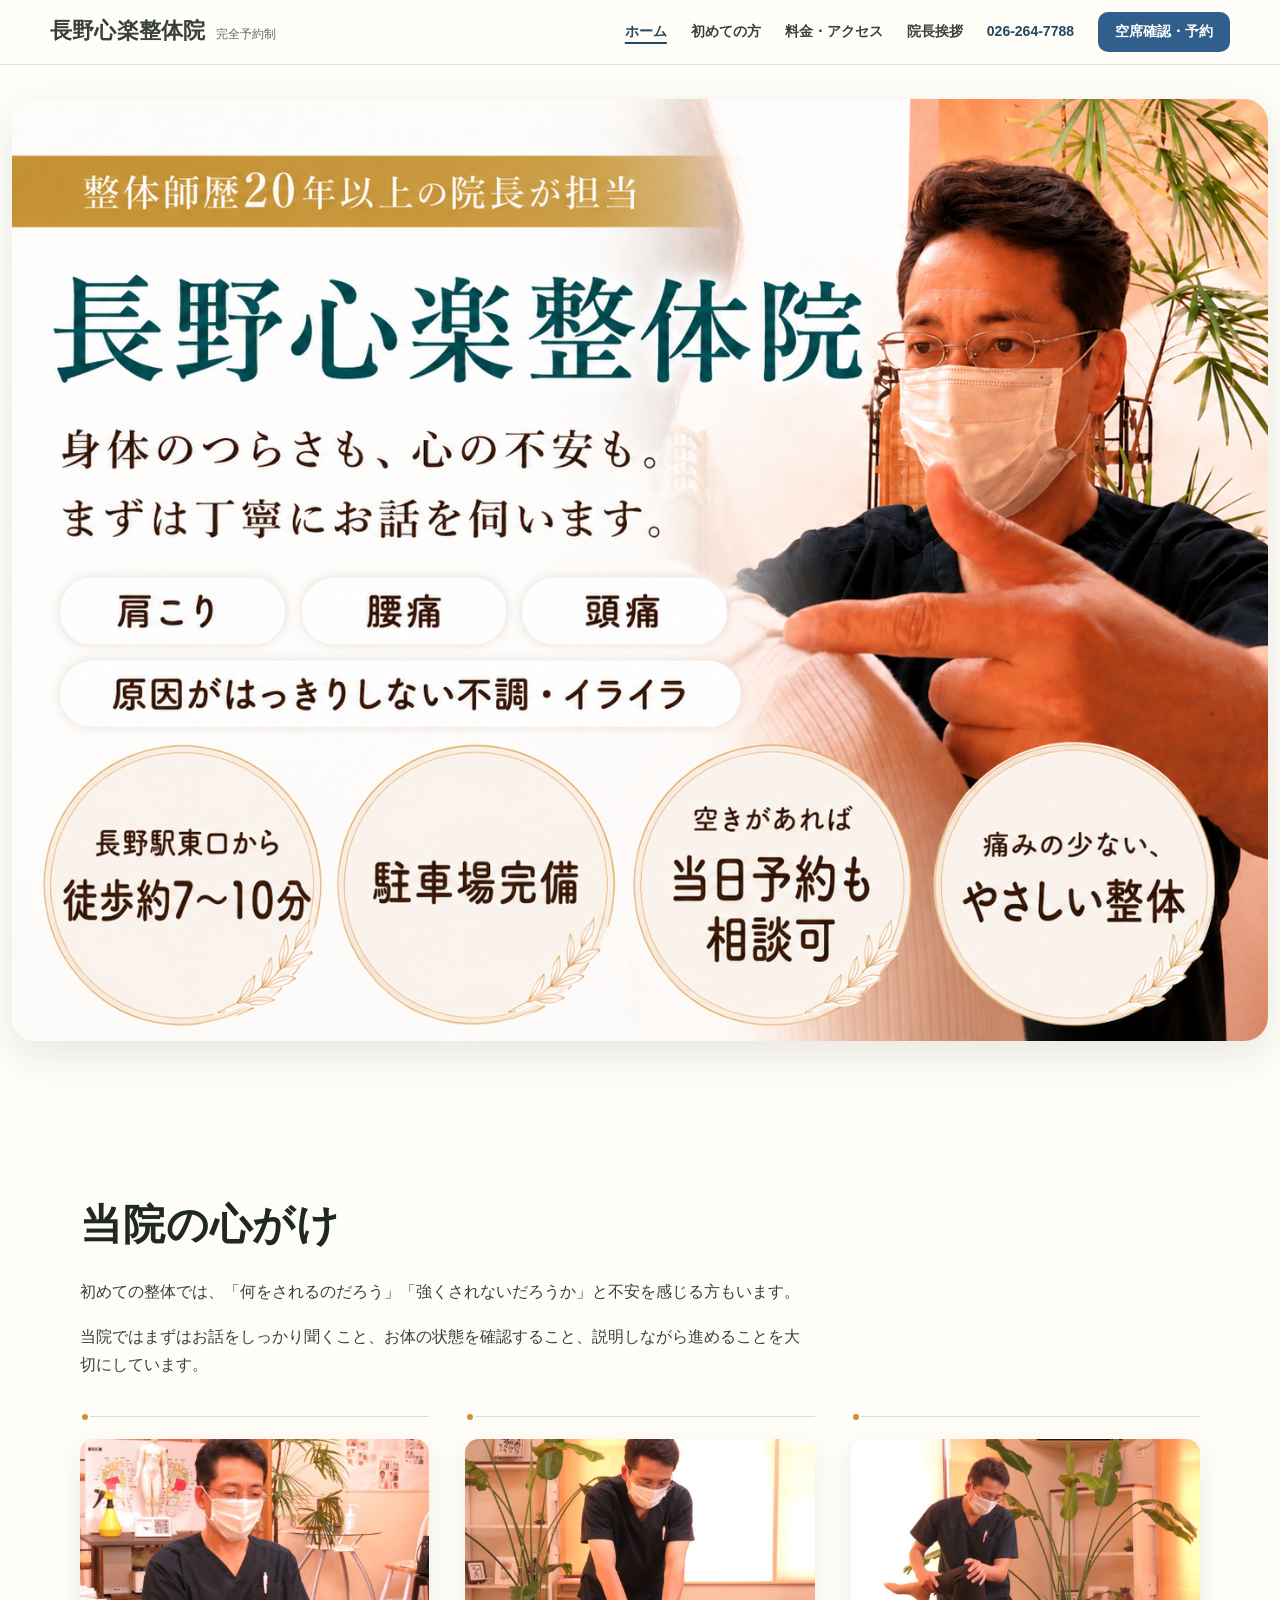
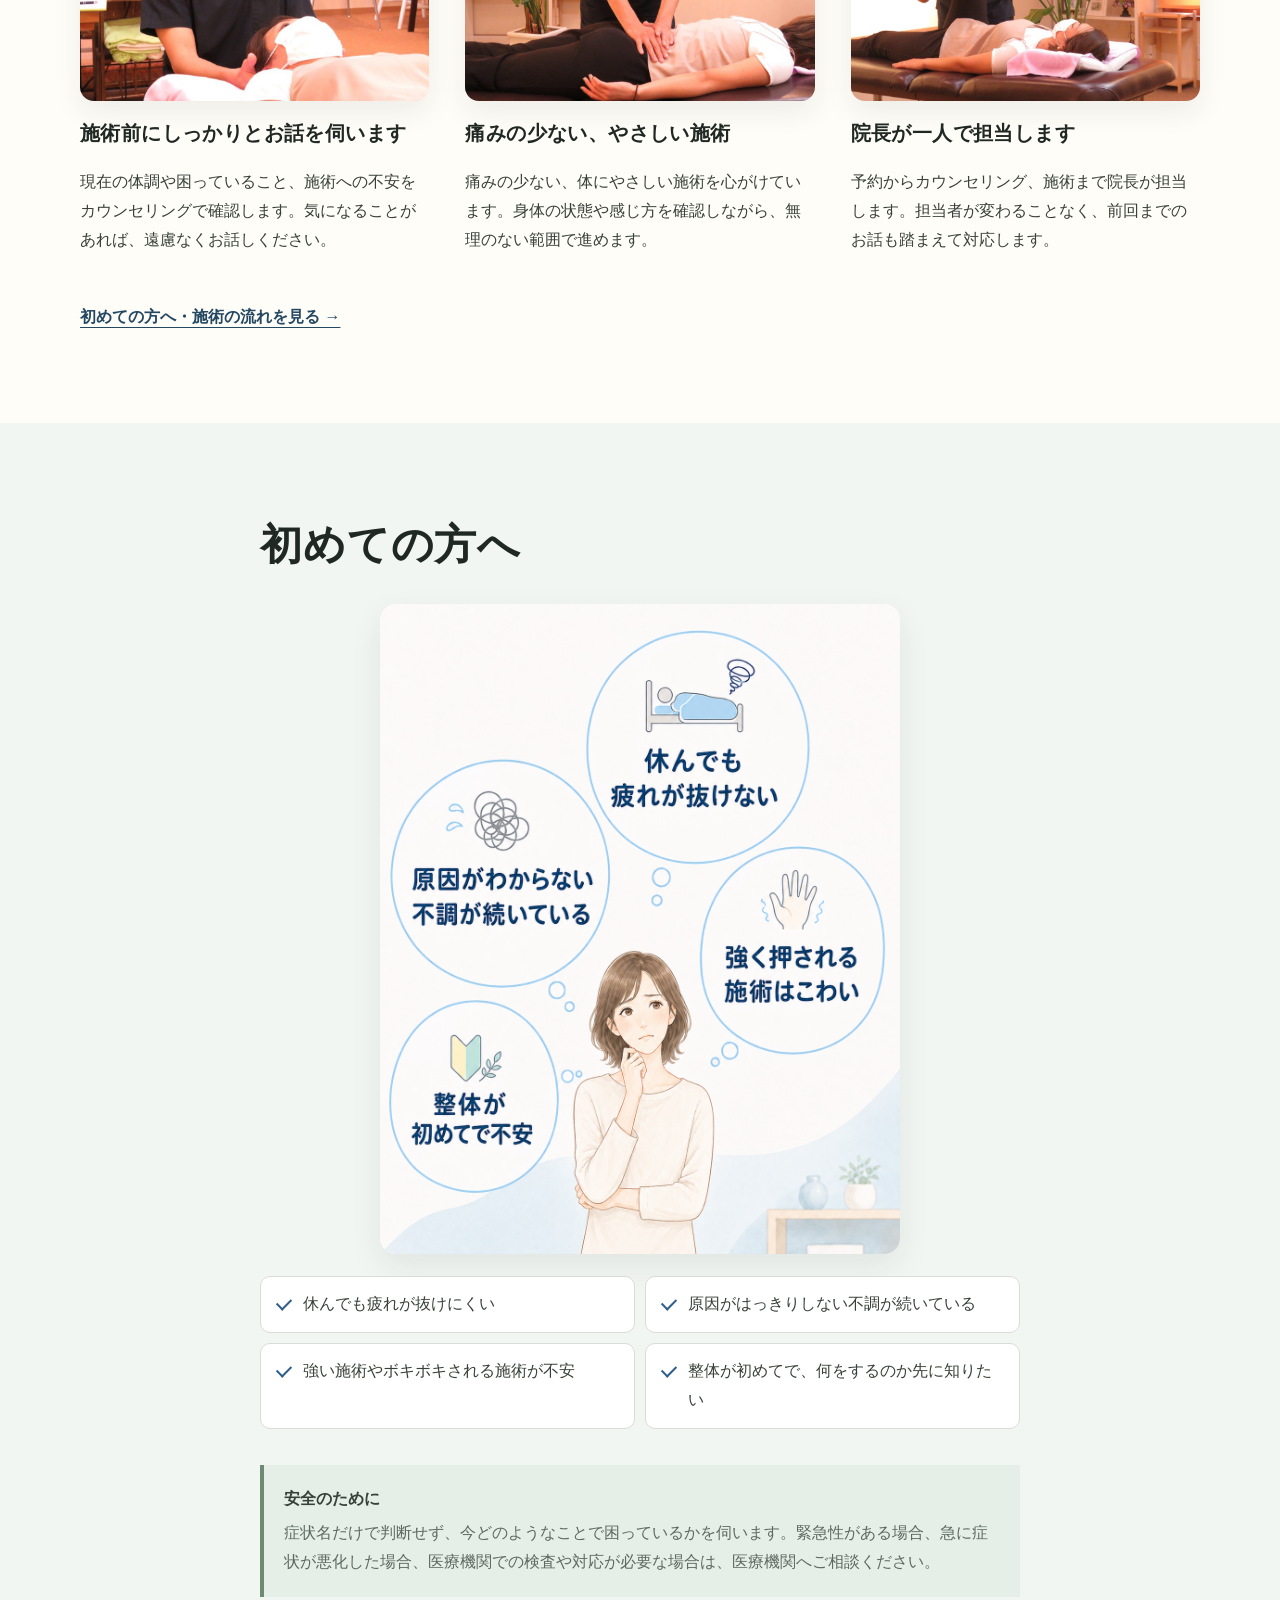
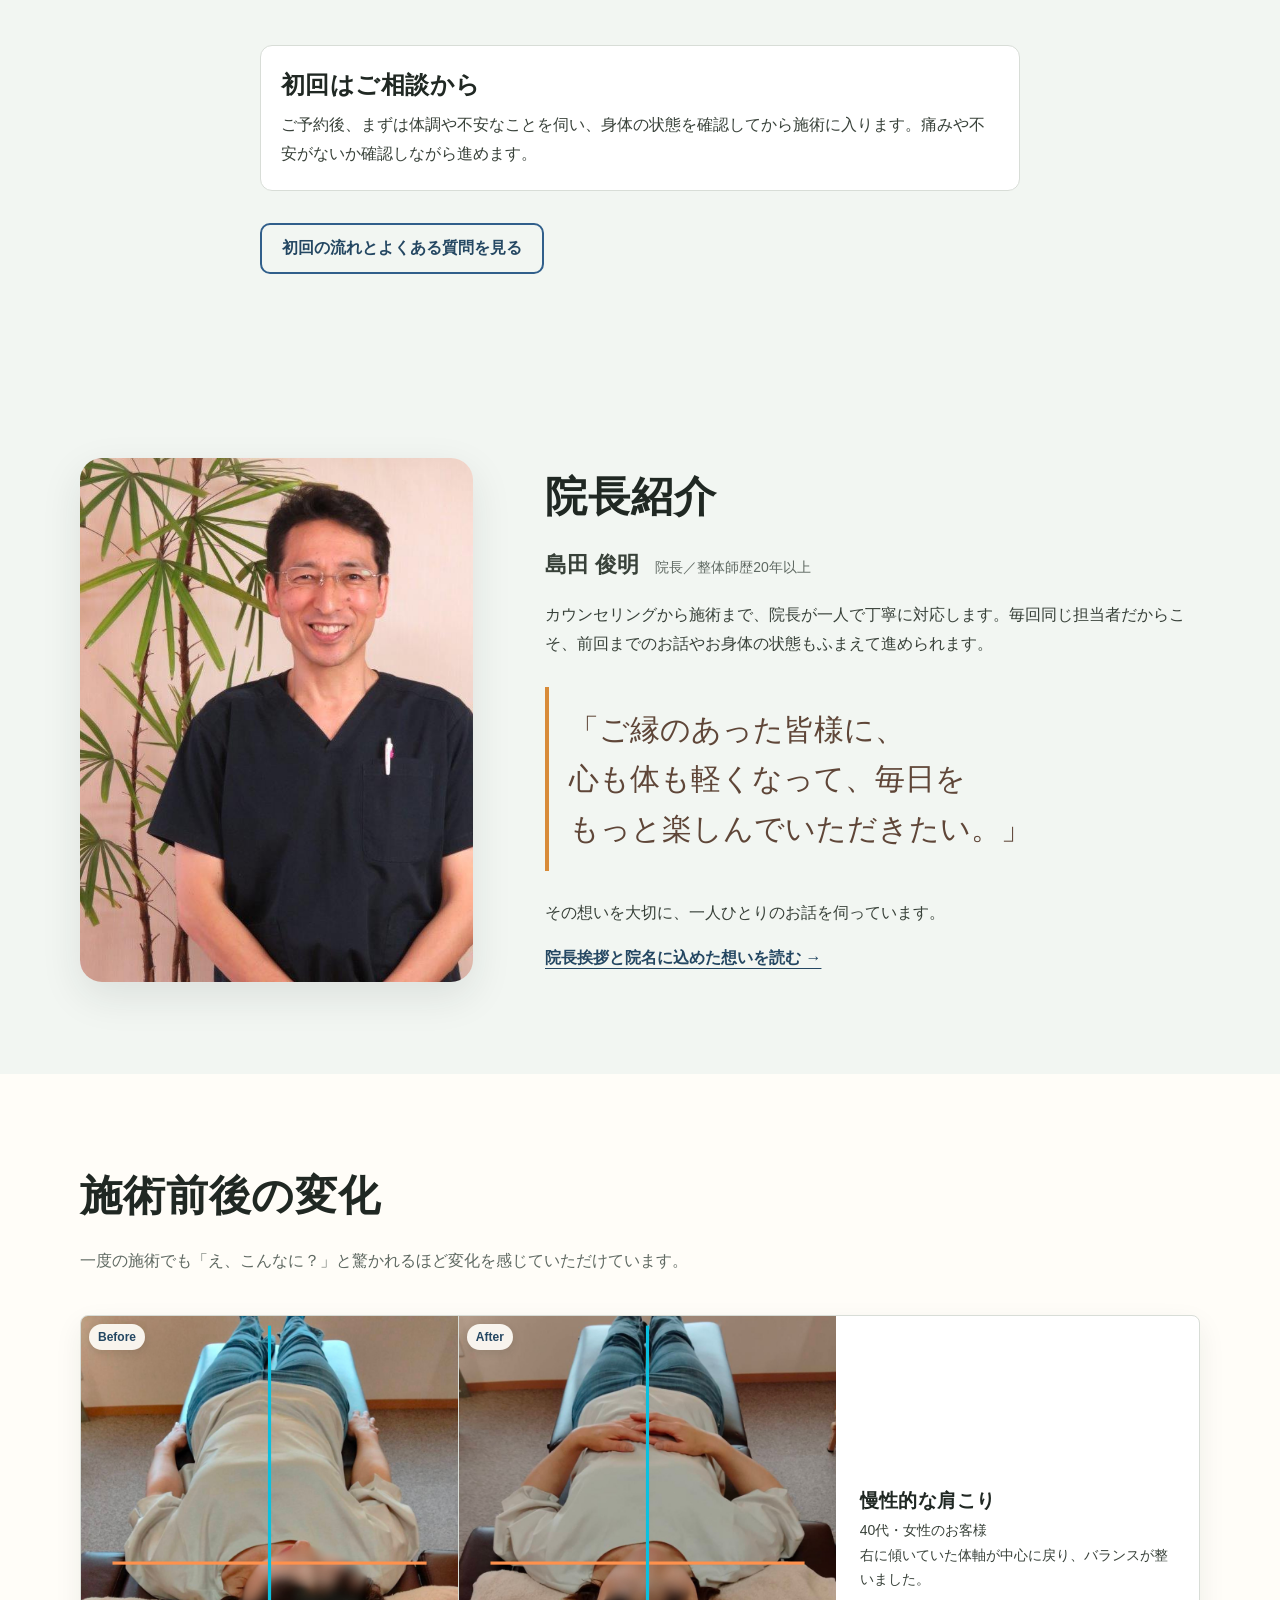
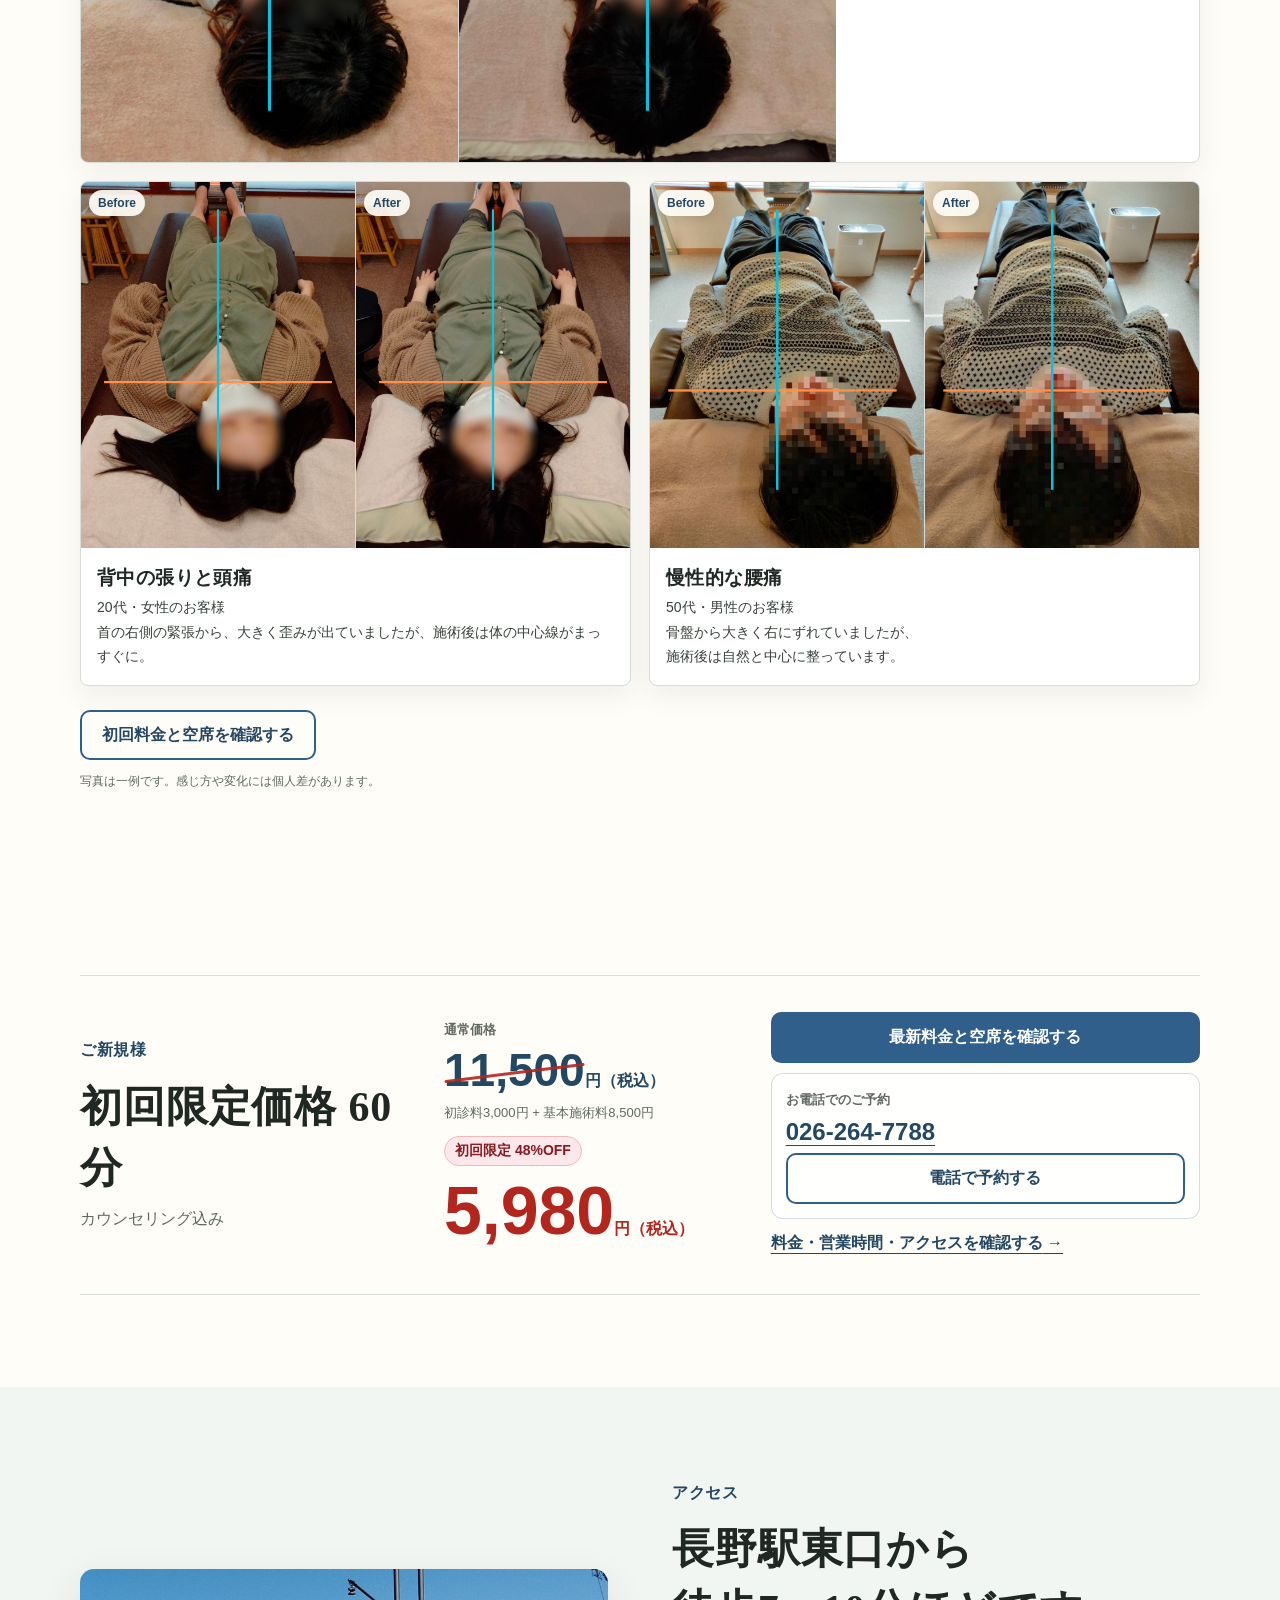
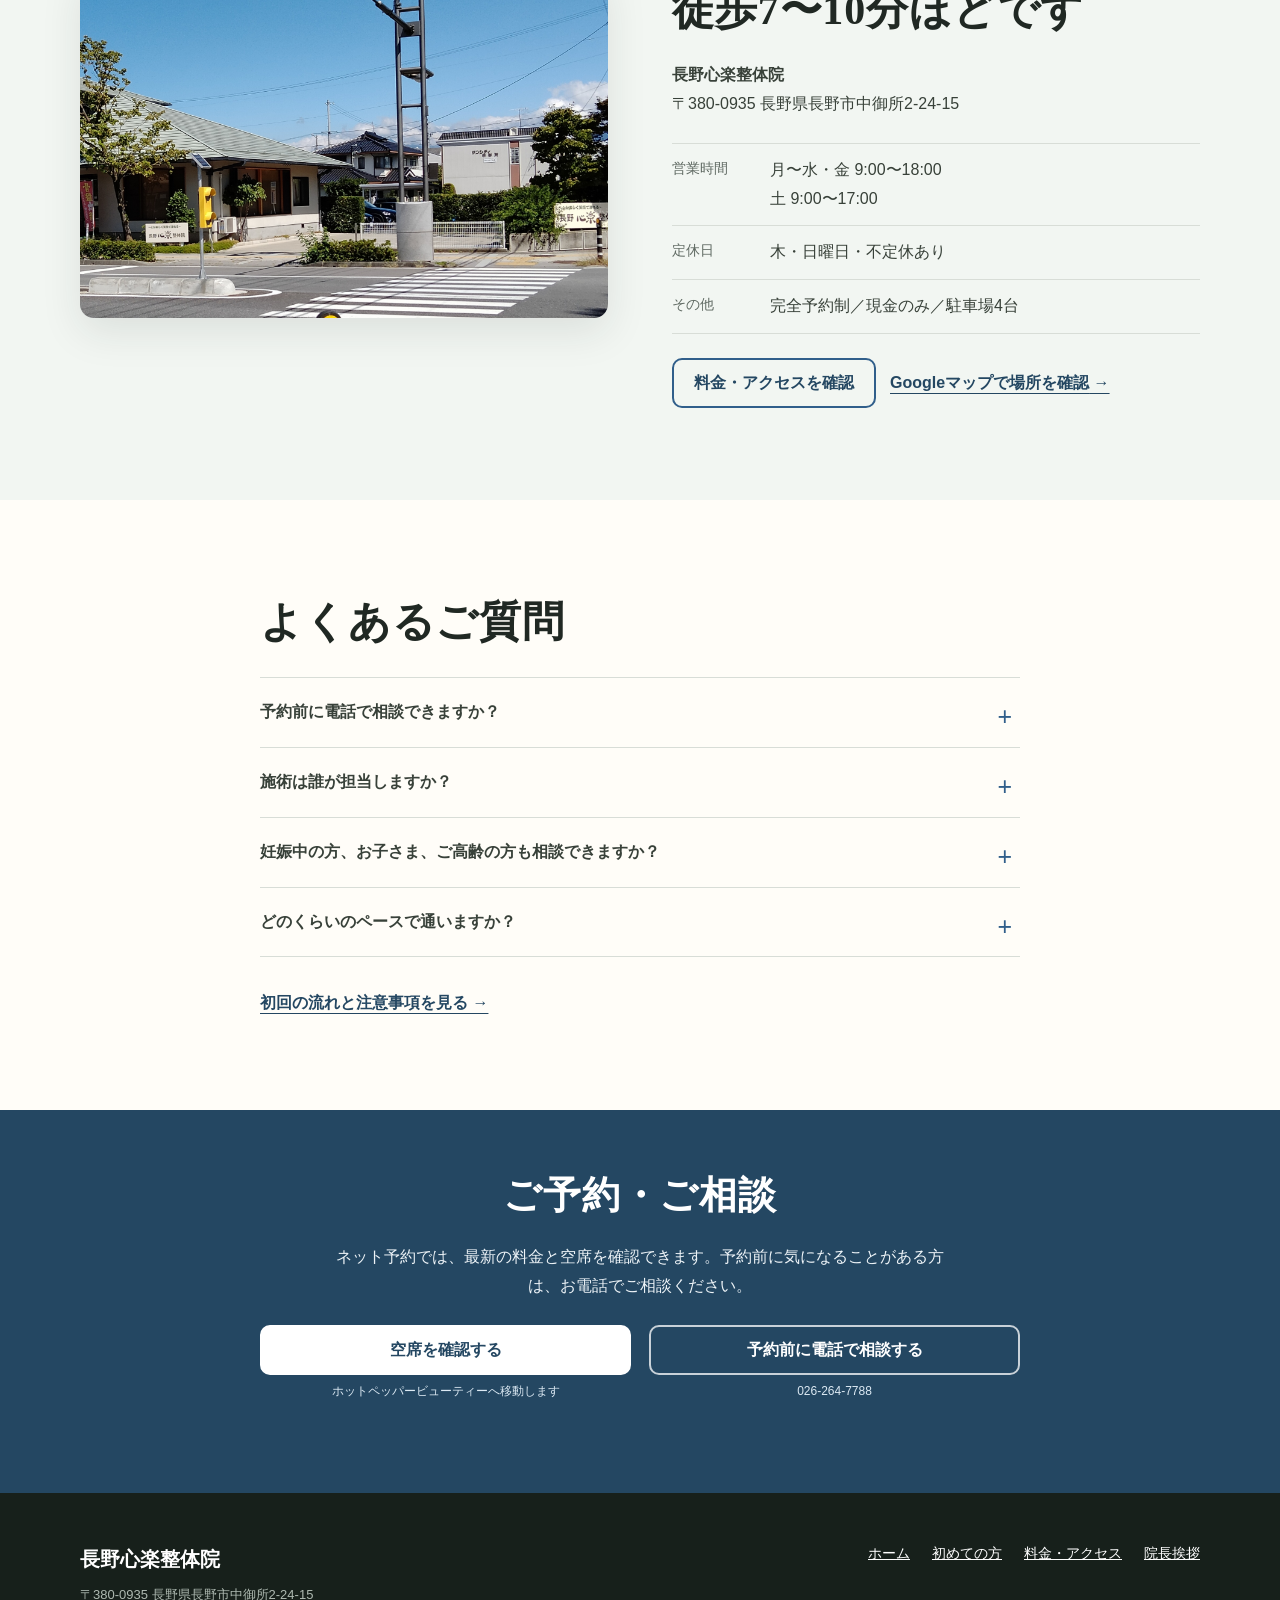
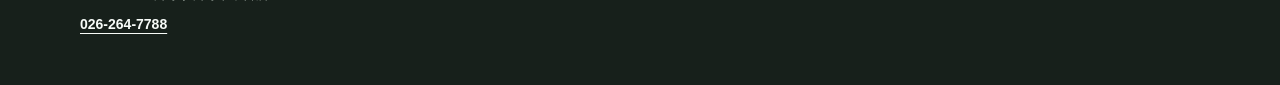
==== commit e639c298: "Add files via upload" ====
--- a/index.html
+++ b/index.html
@@ -5,7 +5,7 @@
   <meta name="viewport" content="width=device-width, initial-scale=1">
   <title>長野市中御所の整体｜長野心楽整体院</title>
   <meta name="description" content="長野市中御所の完全予約制整体院。施術前のカウンセリングを大切にし、身体の状態や感じ方を確認しながら、院長が一人で対応します。料金・営業時間・アクセスを確認し、ホットペッパービューティーから空席確認・予約ができます。">
-  <link rel="stylesheet" href="assets/css/site.css?v=20260627ba11">
+  <link rel="stylesheet" href="assets/css/site.css?v=20260627hero02">
   <meta name="robots" content="noindex, nofollow">
 </head>
 <body>
@@ -146,11 +146,11 @@
             <div class="before-after-images">
               <figure>
                 <span>Before</span>
-                <img src="assets/images/before-after/case01-before.jpg" width="960" height="1280" loading="lazy" alt="施術前の姿勢確認写真。中心線と肩まわりの目安線を入れています。">
+                <img src="assets/images/before-after/case01-before.jpg?v=20260627mosaic03" width="960" height="1280" loading="lazy" alt="施術前の姿勢確認写真。中心線と肩まわりの目安線を入れています。">
               </figure>
               <figure>
                 <span>After</span>
-                <img src="assets/images/before-after/case01-after.jpg" width="960" height="1280" loading="lazy" alt="施術後の姿勢確認写真。中心線と肩まわりの目安線を入れています。">
+                <img src="assets/images/before-after/case01-after.jpg?v=20260627mosaic03" width="960" height="1280" loading="lazy" alt="施術後の姿勢確認写真。中心線と肩まわりの目安線を入れています。">
               </figure>
             </div>
             <div class="before-after-copy">
@@ -164,11 +164,11 @@
               <div class="before-after-images">
                 <figure>
                   <span>Before</span>
-                  <img src="assets/images/before-after/case02-before.jpg" width="960" height="1280" loading="lazy" alt="施術前の姿勢確認写真。中心線と肩まわりの目安線を入れています。">
+                  <img src="assets/images/before-after/case02-before.jpg?v=20260627mosaic03" width="960" height="1280" loading="lazy" alt="施術前の姿勢確認写真。中心線と肩まわりの目安線を入れています。">
                 </figure>
                 <figure>
                   <span>After</span>
-                  <img src="assets/images/before-after/case02-after.jpg" width="960" height="1280" loading="lazy" alt="施術後の姿勢確認写真。中心線と肩まわりの目安線を入れています。">
+                  <img src="assets/images/before-after/case02-after.jpg?v=20260627mosaic03" width="960" height="1280" loading="lazy" alt="施術後の姿勢確認写真。中心線と肩まわりの目安線を入れています。">
                 </figure>
               </div>
               <div class="before-after-copy">
@@ -181,11 +181,11 @@
               <div class="before-after-images">
                 <figure>
                   <span>Before</span>
-                  <img src="assets/images/before-after/case03-before.jpg" width="960" height="1280" loading="lazy" alt="施術前の姿勢確認写真。中心線と肩まわりの目安線を入れています。">
+                  <img src="assets/images/before-after/case03-before.jpg?v=20260627mosaic03" width="960" height="1280" loading="lazy" alt="施術前の姿勢確認写真。中心線と肩まわりの目安線を入れています。">
                 </figure>
                 <figure>
                   <span>After</span>
-                  <img src="assets/images/before-after/case03-after.jpg" width="960" height="1280" loading="lazy" alt="施術後の姿勢確認写真。中心線と肩まわりの目安線を入れています。">
+                  <img src="assets/images/before-after/case03-after.jpg?v=20260627mosaic03" width="960" height="1280" loading="lazy" alt="施術後の姿勢確認写真。中心線と肩まわりの目安線を入れています。">
                 </figure>
               </div>
               <div class="before-after-copy">
@@ -240,7 +240,7 @@
           <p><strong>長野心楽整体院</strong><br>〒380-0935 長野県長野市中御所2-24-15</p>
           <dl class="business-list">
             <div><dt>営業時間</dt><dd>月〜水・金 9:00〜18:00<br>土 9:00〜17:00</dd></div>
-            <div><dt>定休日</dt><dd>木・日曜日・不定休</dd></div>
+            <div><dt>定休日</dt><dd>木・日曜日・不定休あり</dd></div>
             <div><dt>その他</dt><dd>完全予約制／現金のみ／駐車場4台</dd></div>
           </dl>
           <div class="inline-actions">
--- a/assets/css/site.css
+++ b/assets/css/site.css
@@ -63,9 +63,9 @@
 .mobile-menu nav a:last-child { border-bottom: 0; }
 
 .hero-grid { display: grid; gap: 28px; }
-.hero-cover-section { padding-top: 18px; }
-.hero-cover-layout { display: grid; gap: 0; }
-.hero-cover { margin: 0; overflow: hidden; border-radius: 18px; box-shadow: var(--shadow); background: white; }
+.hero-cover-section { padding-top: 18px; padding-bottom: 24px; }
+.hero-cover-layout { display: grid; gap: 0; width: min(100% - 16px, 1180px); }
+.hero-cover { margin: 0; overflow: hidden; border-radius: 12px; box-shadow: var(--shadow); background: white; }
 .hero-cover img { width: 100%; height: auto; }
 .hero-actions { display: grid; gap: 8px; }
 .hero-visual { margin: 0; overflow: hidden; border-radius: 22px; box-shadow: var(--shadow); }
@@ -381,7 +381,7 @@
   .section { padding: 92px 0; }
   .section-compact { padding: 48px 0 62px; }
   .hero-cover-section { padding-top: 34px; }
-  .hero-cover-layout { width: min(1180px, calc(100% - 40px)); gap: 0; }
+  .hero-cover-layout { width: min(1280px, calc(100% - 24px)); gap: 0; }
   .hero-cover { border-radius: 24px; }
   .hero-actions { max-width: 560px; margin-inline: auto; }
   .hero-grid { grid-template-columns: 1.05fr .95fr; align-items: center; gap: 54px; }
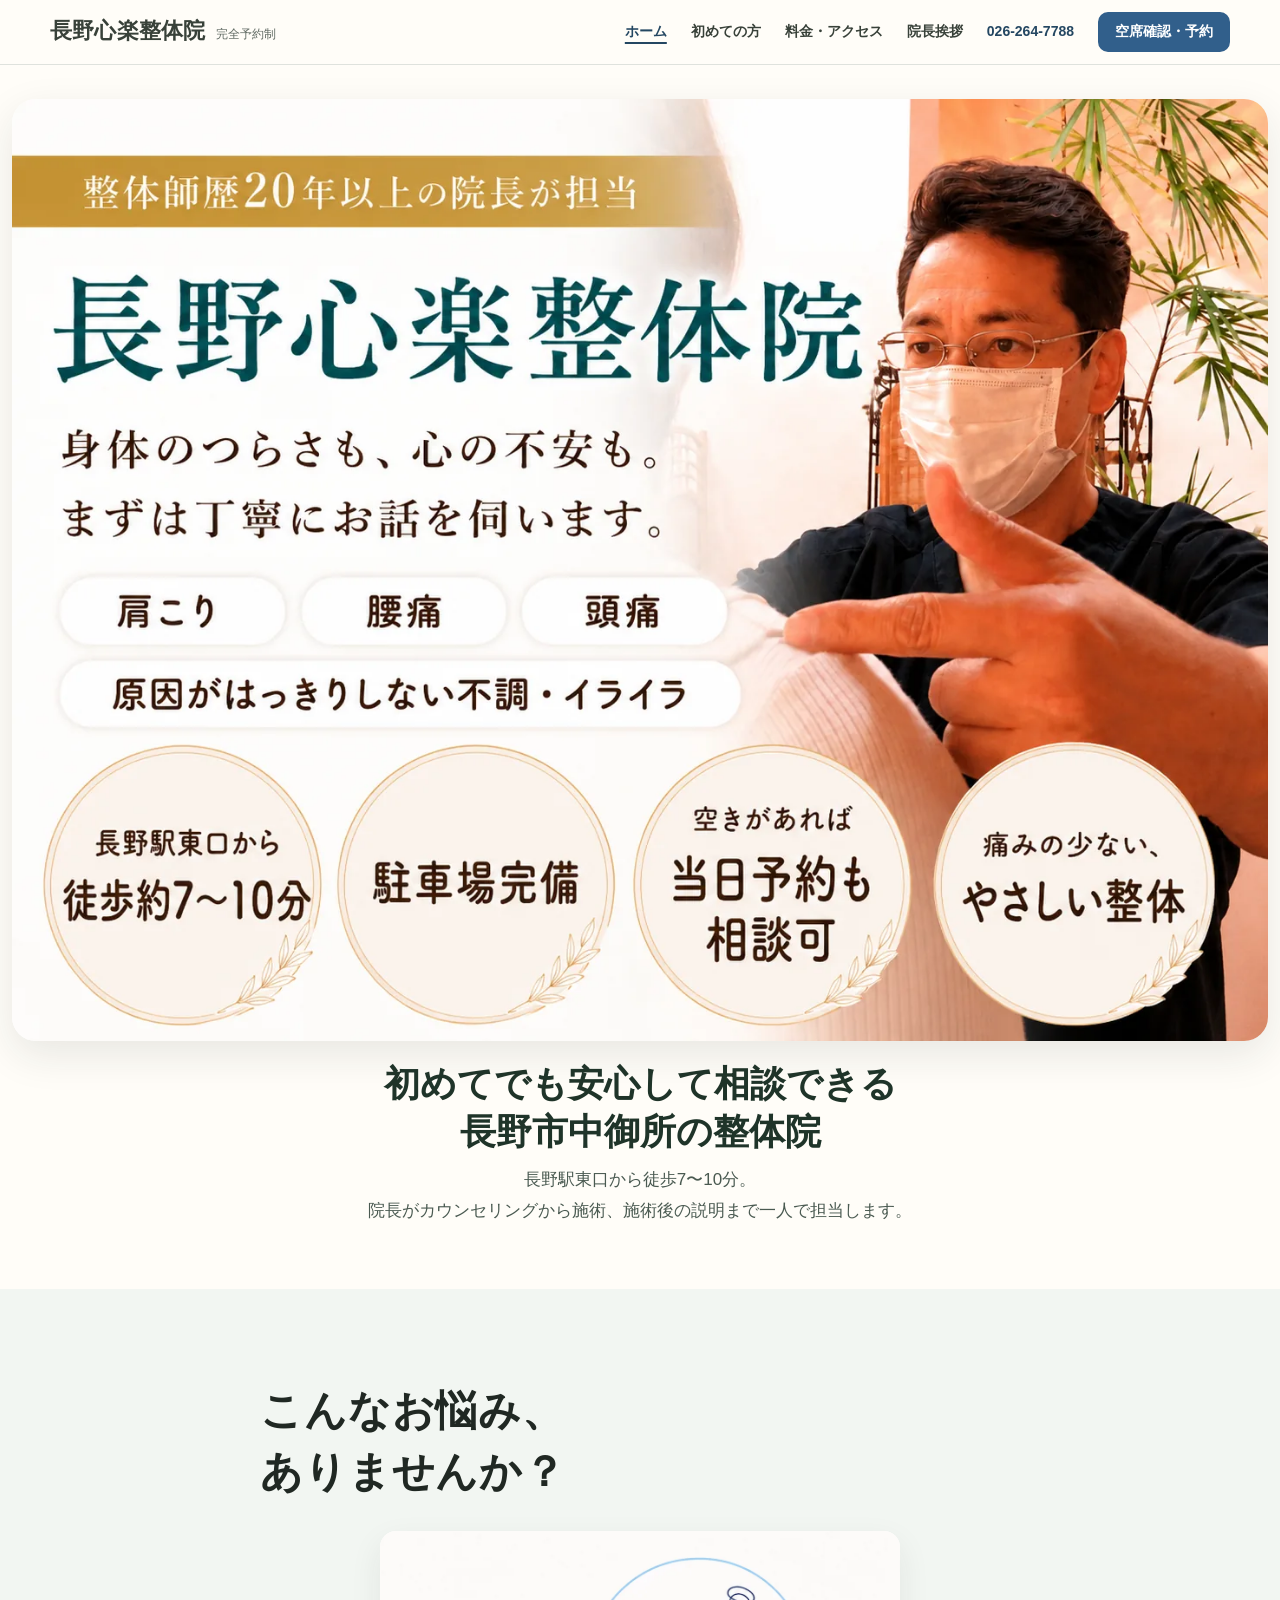
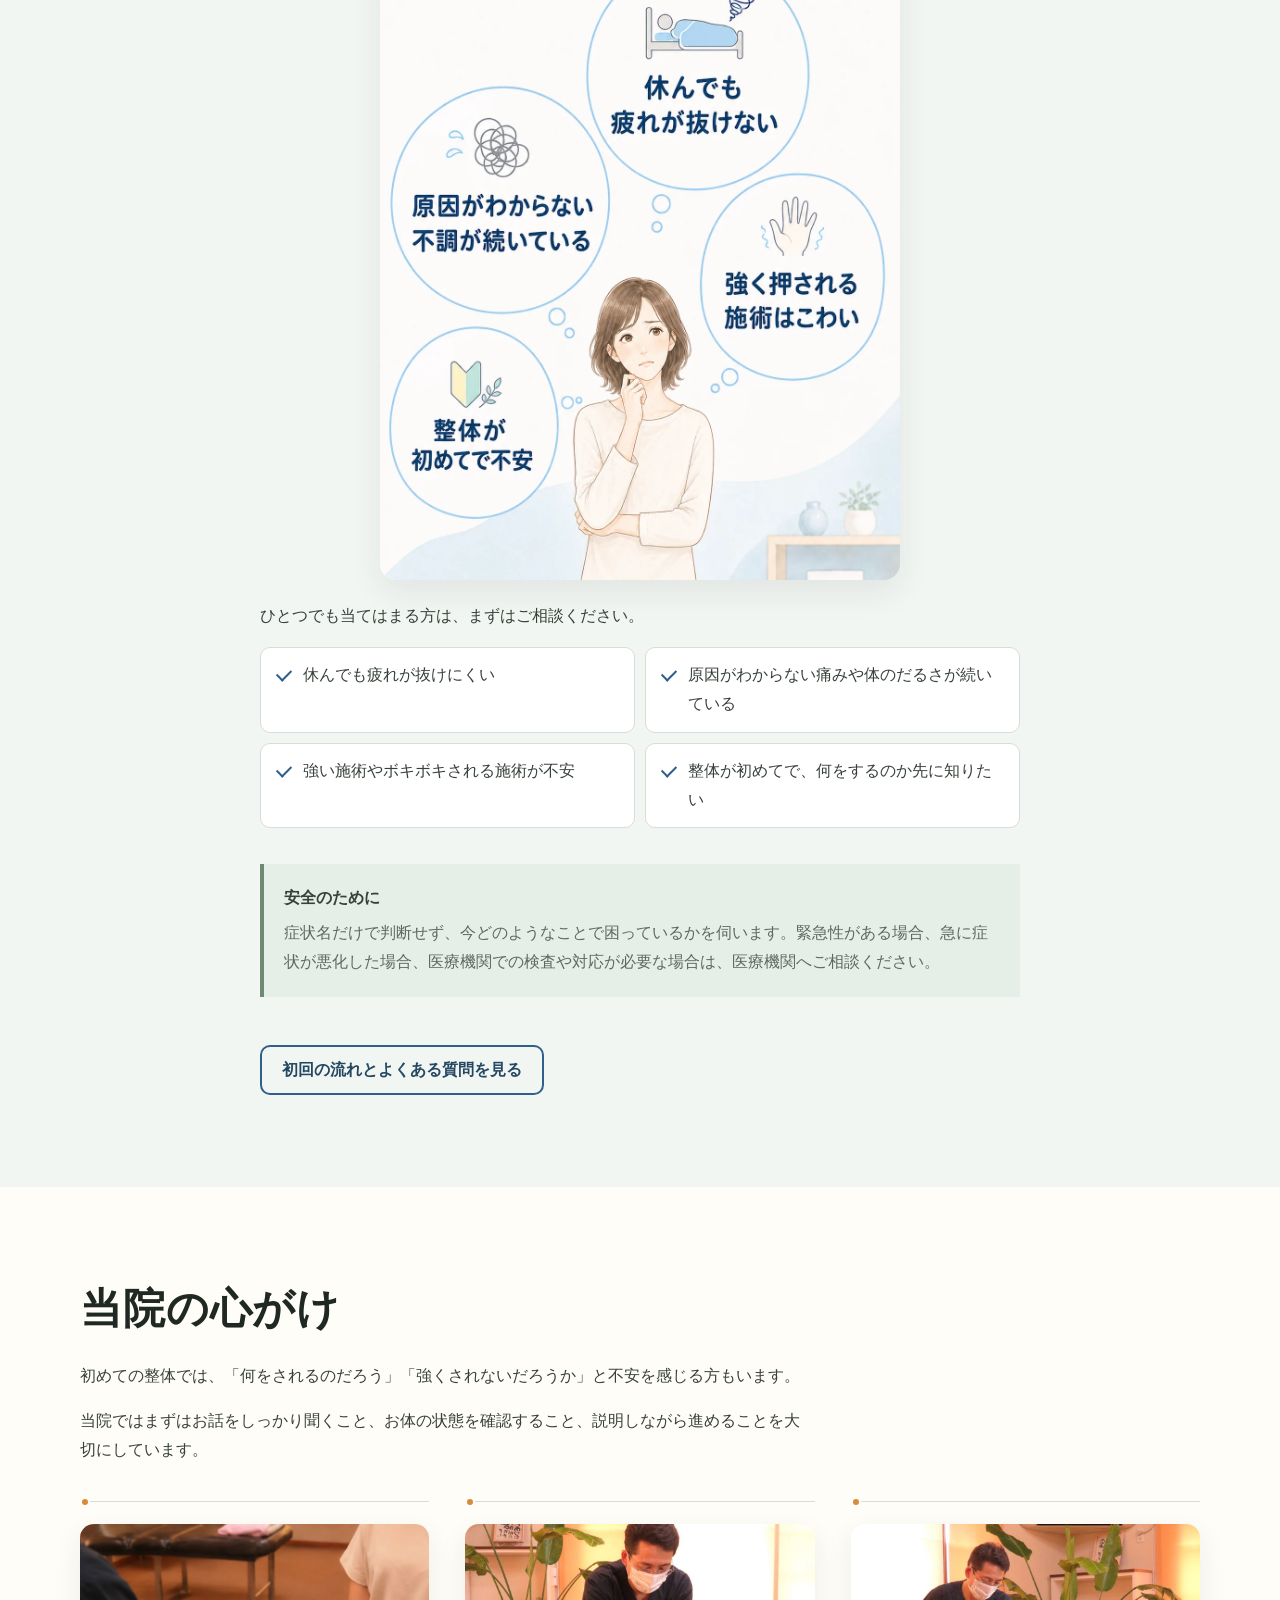
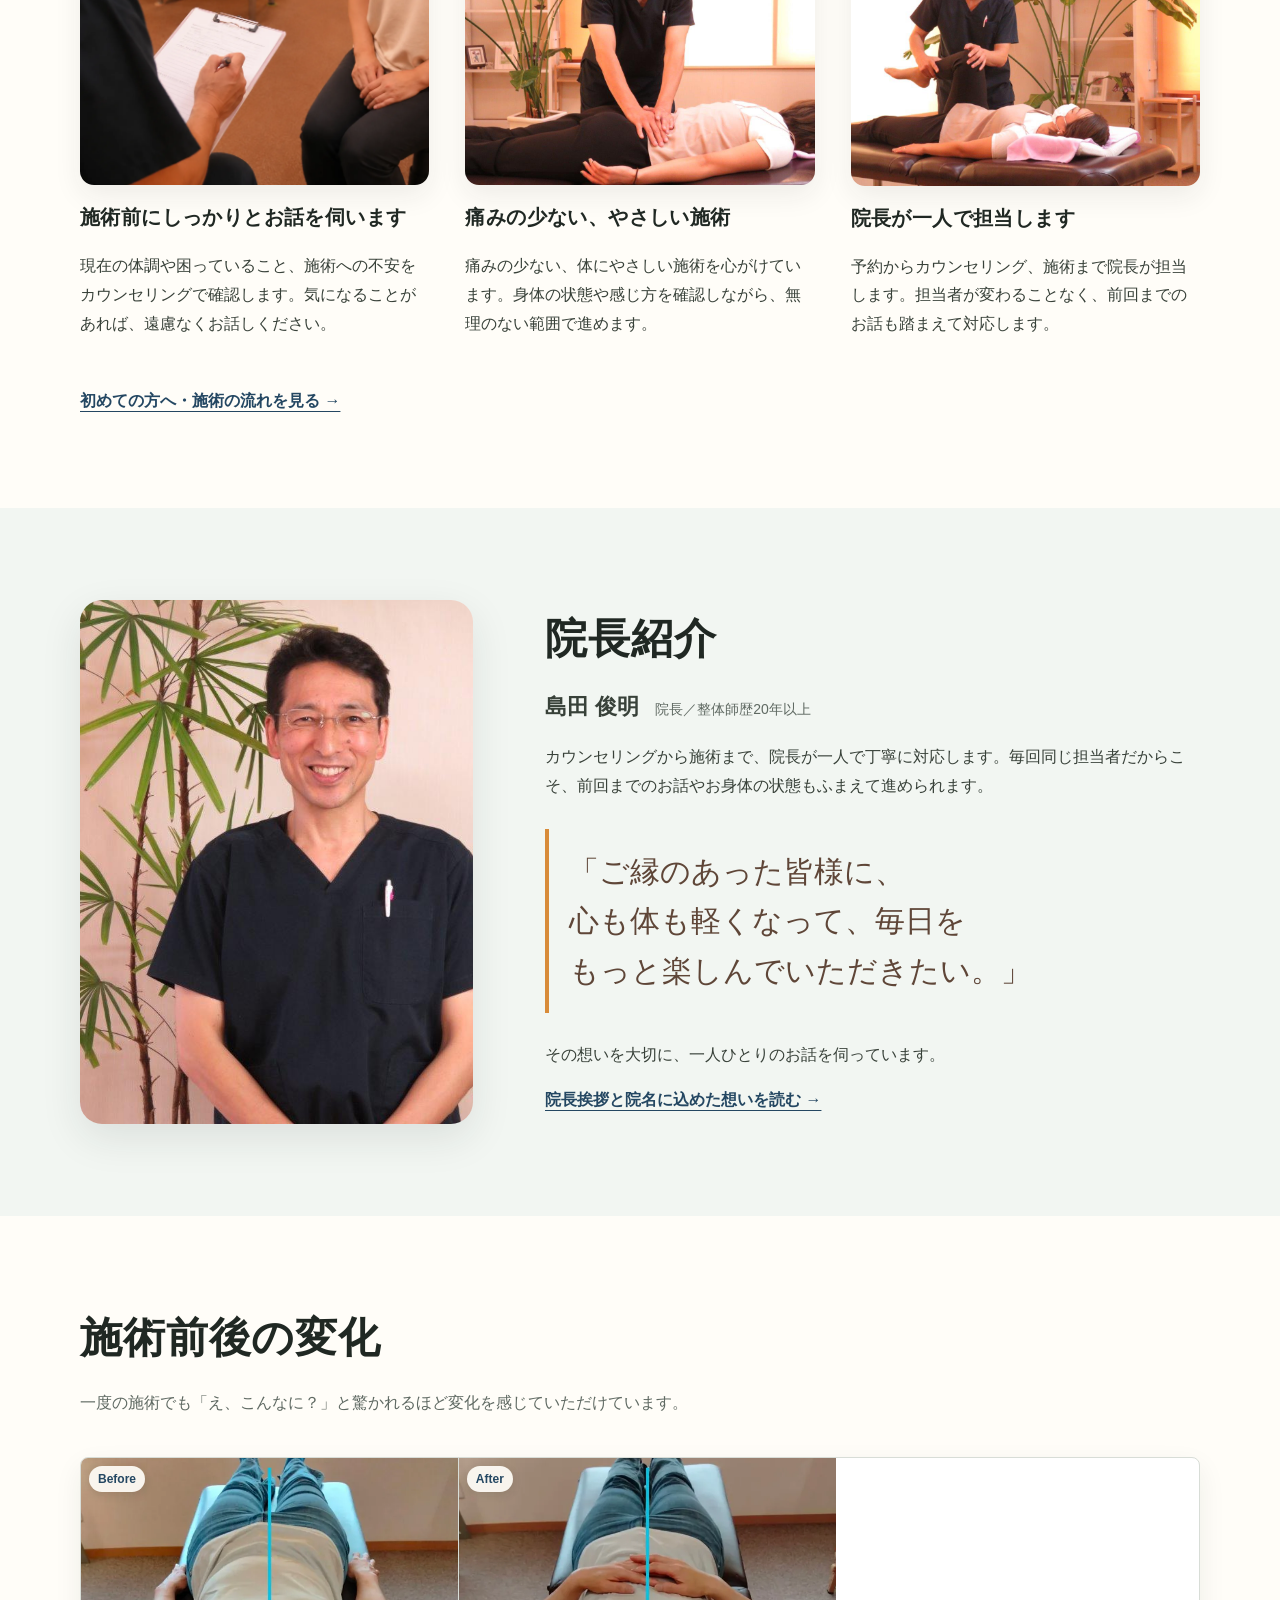
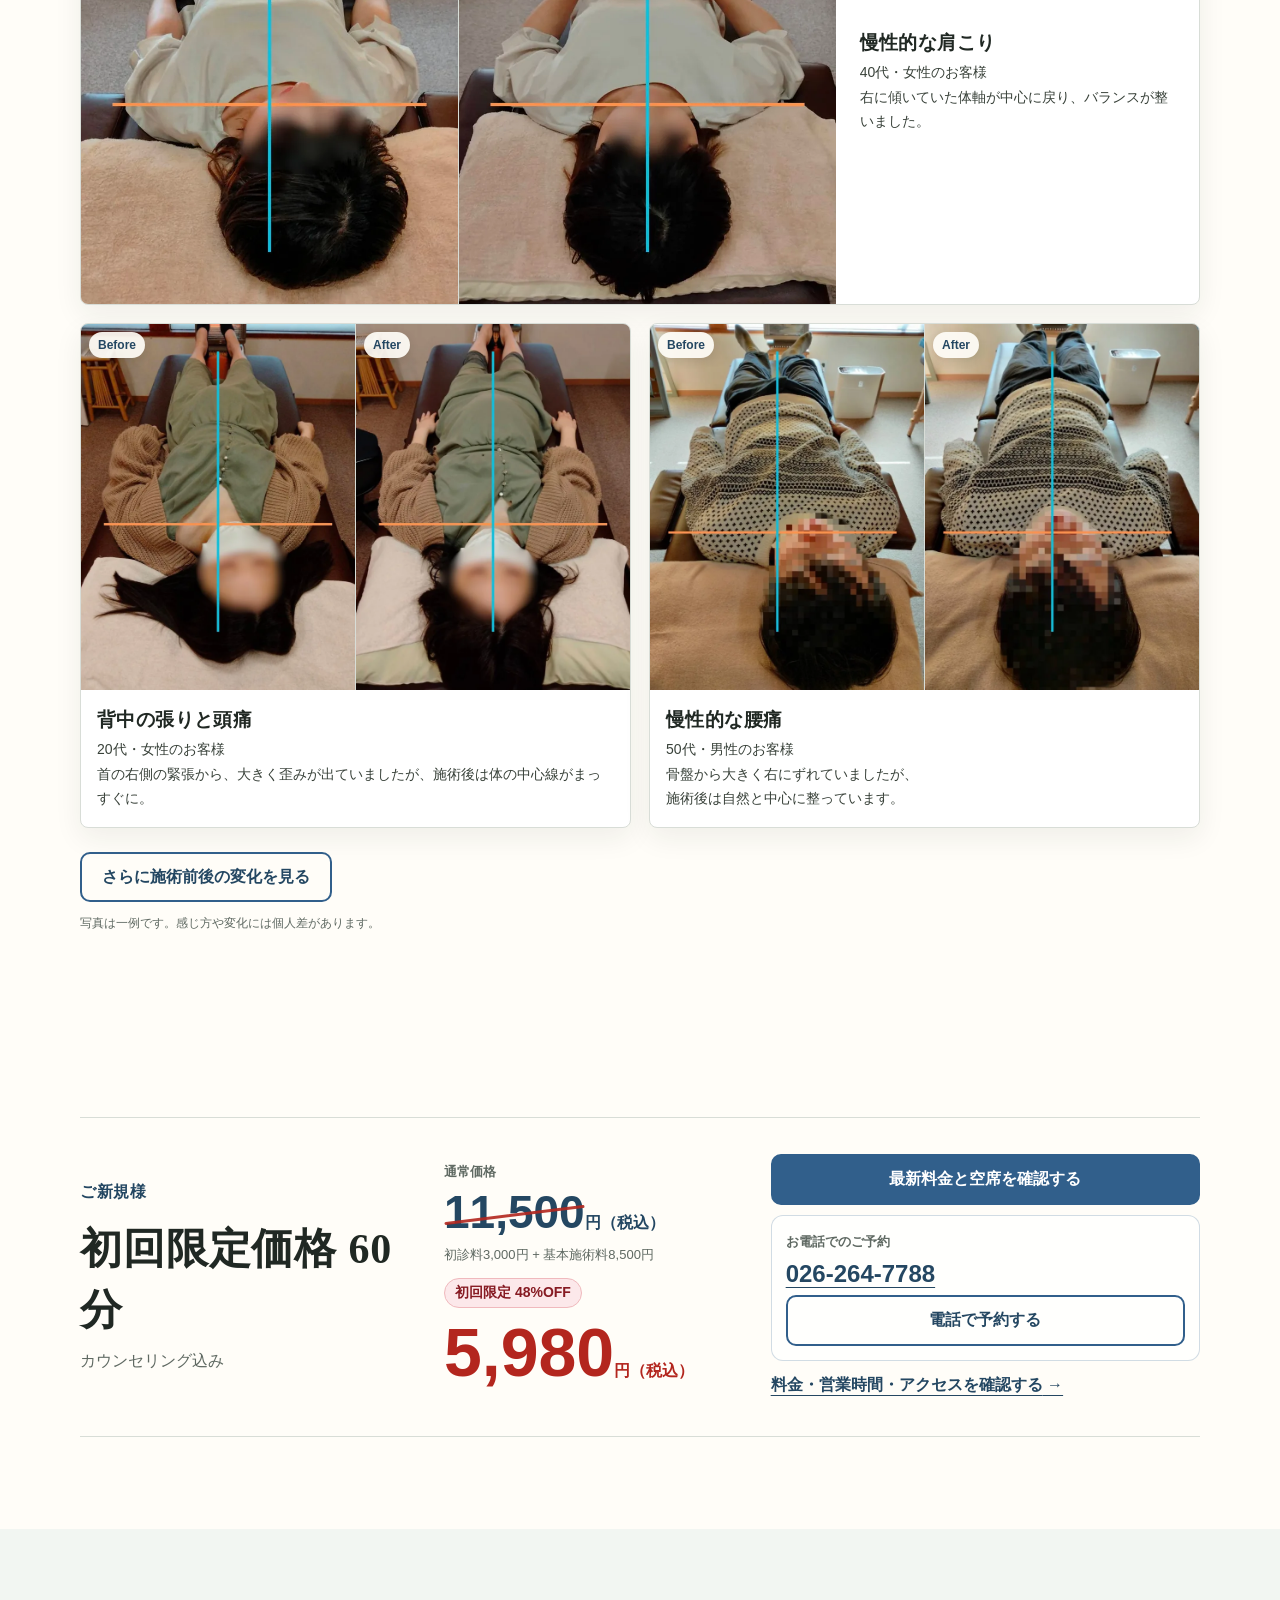
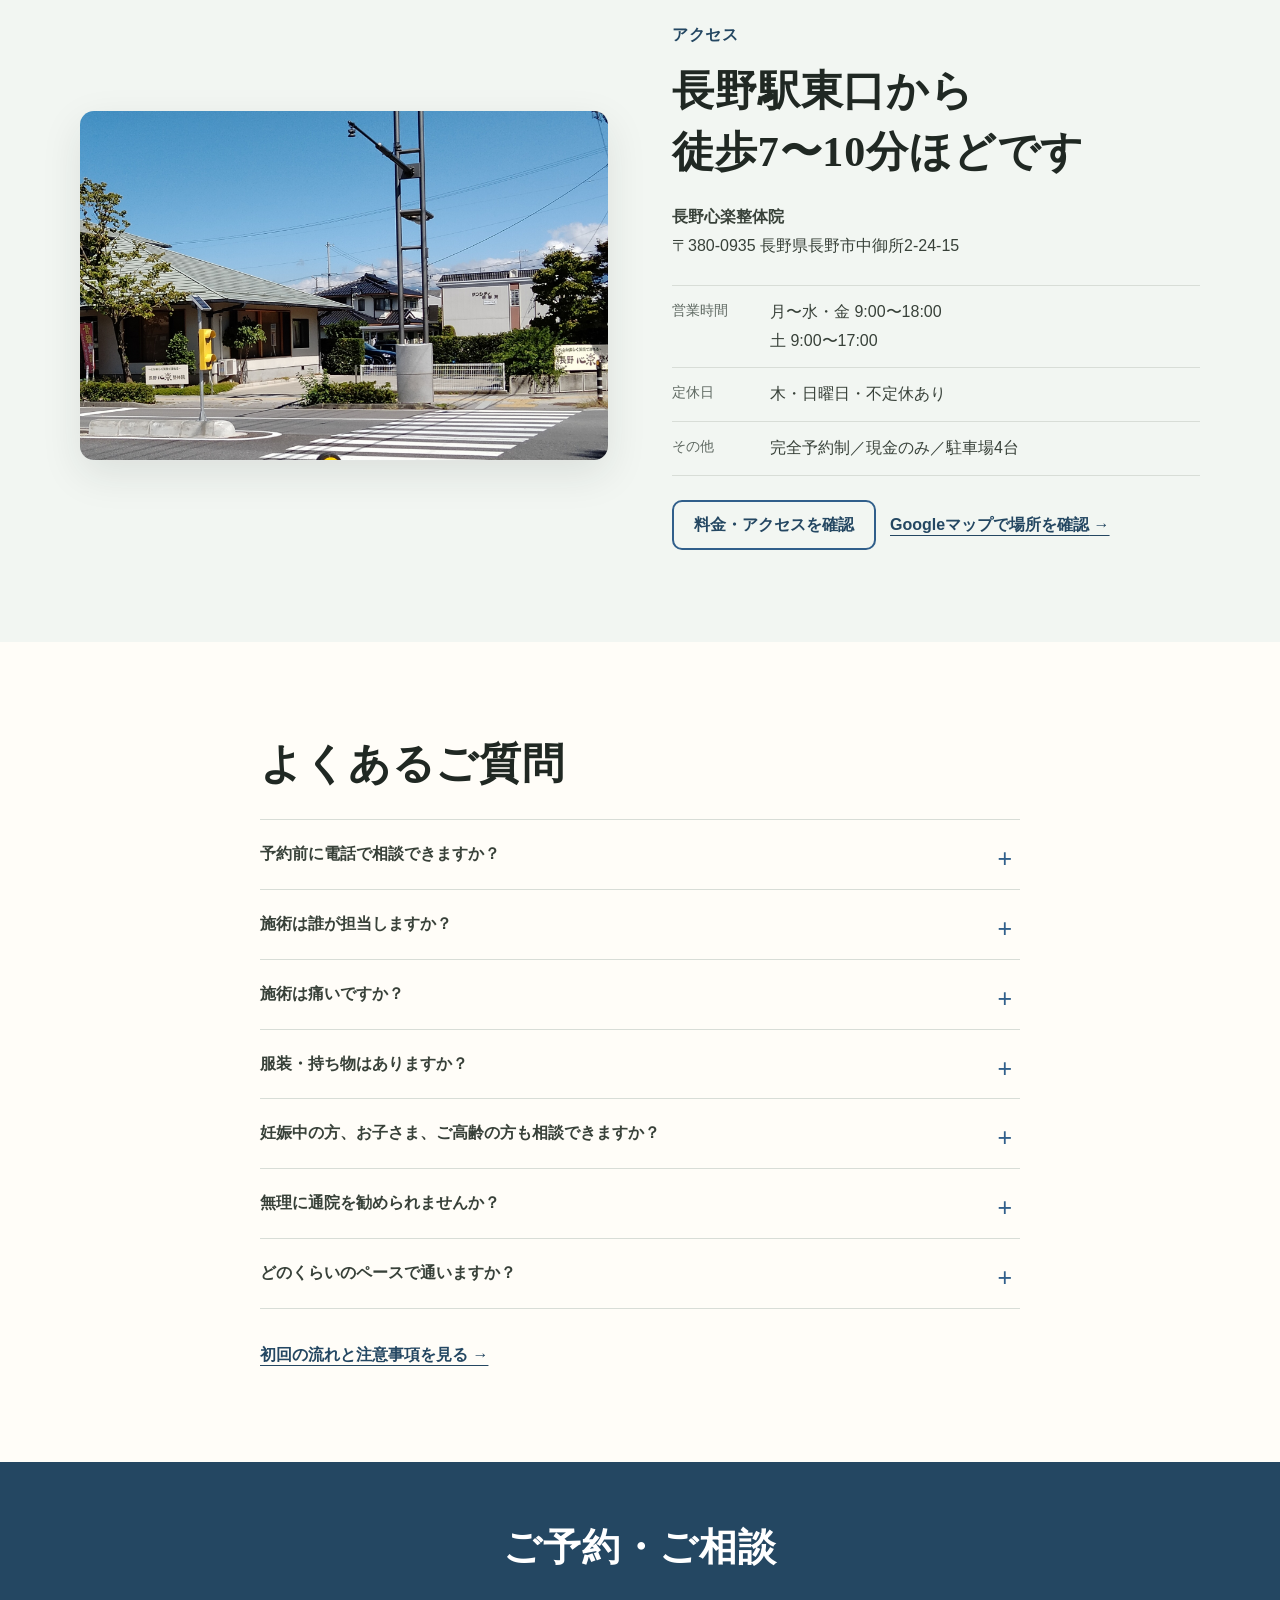
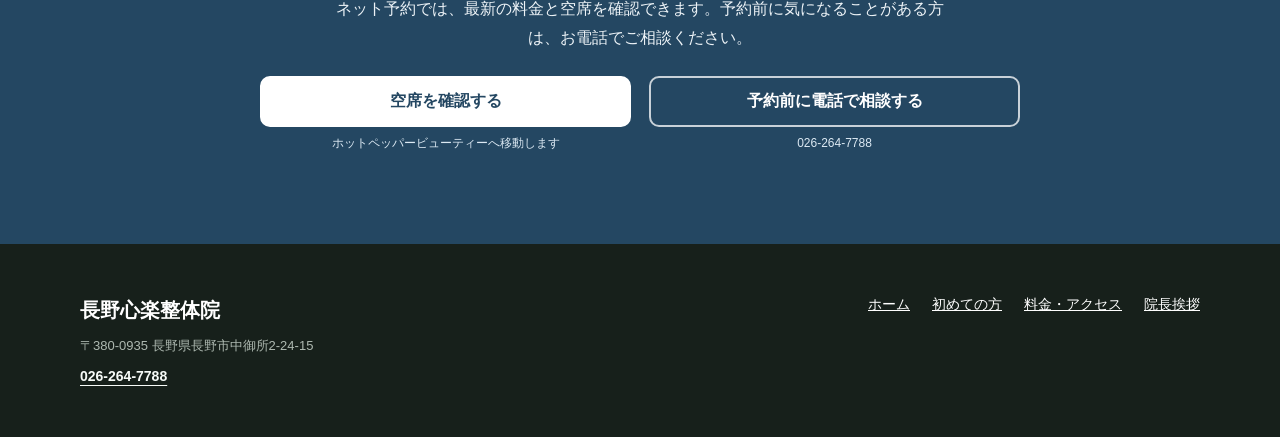
==== commit 2792703f: "Add files via upload" ====
--- a/index.html
+++ b/index.html
@@ -3,9 +3,52 @@
 <head>
   <meta charset="utf-8">
   <meta name="viewport" content="width=device-width, initial-scale=1">
-  <title>長野市中御所の整体｜長野心楽整体院</title>
+  <title>長野市中御所の整体院｜初めてでも安心して相談できる長野心楽整体院</title>
   <meta name="description" content="長野市中御所の完全予約制整体院。施術前のカウンセリングを大切にし、身体の状態や感じ方を確認しながら、院長が一人で対応します。料金・営業時間・アクセスを確認し、ホットペッパービューティーから空席確認・予約ができます。">
-  <link rel="stylesheet" href="assets/css/site.css?v=20260627hero02">
+  <link rel="stylesheet" href="assets/css/site.css?v=20260628h101">
+  <script type="application/ld+json">
+  {
+    "@context": "https://schema.org",
+    "@type": ["LocalBusiness", "HealthAndBeautyBusiness"],
+    "name": "長野心楽整体院",
+    "description": "長野市中御所の完全予約制整体院。院長がカウンセリングから施術まで一人で担当します。",
+    "telephone": "+81-26-264-7788",
+    "address": {
+      "@type": "PostalAddress",
+      "postalCode": "380-0935",
+      "addressRegion": "長野県",
+      "addressLocality": "長野市",
+      "streetAddress": "中御所2-24-15",
+      "addressCountry": "JP"
+    },
+    "openingHoursSpecification": [
+      {
+        "@type": "OpeningHoursSpecification",
+        "dayOfWeek": ["Monday", "Tuesday", "Wednesday", "Friday"],
+        "opens": "09:00",
+        "closes": "18:00"
+      },
+      {
+        "@type": "OpeningHoursSpecification",
+        "dayOfWeek": "Saturday",
+        "opens": "09:00",
+        "closes": "17:00"
+      }
+    ],
+    "priceRange": "初回5,980円、通常11,500円",
+    "paymentAccepted": "現金",
+    "amenityFeature": [
+      {
+        "@type": "LocationFeatureSpecification",
+        "name": "駐車場4台",
+        "value": true
+      }
+    ],
+    "sameAs": [
+      "https://beauty.hotpepper.jp/kr/slnH000488966/"
+    ]
+  }
+  </script>
   <meta name="robots" content="noindex, nofollow">
 </head>
 <body>
@@ -43,9 +86,37 @@
     <section class="hero section-compact hero-cover-section">
       <div class="container hero-cover-layout">
         <figure class="hero-cover">
-          <img src="assets/images/hero-cover.png" width="1470" height="1111" alt="長野心楽整体院。整体師歴20年以上の院長が担当。身体のつらさも、心の不安も、まずは丁寧にお話を伺います。肩こり、腰痛、頭痛、原因がはっきりしない不調やイライラ。長野駅東口から徒歩約7〜10分、駐車場完備、当日予約も相談可、痛みの少ないやさしい整体。">
+          <img src="assets/images/hero-cover.webp" width="1448" height="1086" alt="長野心楽整体院。整体師歴20年以上の院長が担当。身体のつらさも、心の不安も、まずは丁寧にお話を伺います。肩こり、腰痛、頭痛、原因がはっきりしない不調やイライラ。長野駅東口から徒歩約7〜10分、駐車場完備、当日予約も相談可、痛みの少ないやさしい整体。">
         </figure>
 
+        <div class="hero-cover-copy">
+          <h1>初めてでも安心して相談できる<br>長野市中御所の整体院</h1>
+          <p>長野駅東口から徒歩7〜10分。<br>院長がカウンセリングから施術、施術後の説明まで<span class="text-nowrap">一人で担当します。</span></p>
+        </div>
+      </div>
+    </section>
+
+    <section class="section wash" id="first-visit" aria-labelledby="first-visit-title">
+      <div class="container narrow">
+        <div class="section-heading">
+          <h2 id="first-visit-title" class="section-label-title">こんなお悩み、<br>ありませんか？</h2>
+        </div>
+        <figure class="concern-illustration">
+          <img src="assets/images/first-visit-concerns.webp" width="1122" height="1402" loading="lazy" alt="休んでも疲れが抜けない、原因がわからない痛みや体のだるさが続いている、強く押される施術はこわい、整体が初めてで不安と感じている方のイラスト">
+        </figure>
+        <p>ひとつでも当てはまる方は、まずはご相談ください。</p>
+        <ul class="concern-list">
+          <li>休んでも疲れが抜けにくい</li>
+          <li>原因がわからない痛みや体のだるさが続いている</li>
+          <li>強い施術やボキボキされる施術が不安</li>
+          <li>整体が初めてで、何をするのか先に知りたい</li>
+        </ul>
+        <div class="safety-note">
+          <strong>安全のために</strong>
+          <p>症状名だけで判断せず、今どのようなことで困っているかを伺います。緊急性がある場合、急に症状が悪化した場合、医療機関での検査や対応が必要な場合は、医療機関へご相談ください。</p>
+        </div>
+
+        <p class="section-action"><a class="button button-outline" href="annai.html">初回の流れとよくある質問を見る</a></p>
       </div>
     </section>
 
@@ -61,7 +132,7 @@
           <article>
             <span class="principle-marker" aria-hidden="true"></span>
             <figure class="principle-photo">
-              <img src="assets/images/treatment-check.jpg" width="1024" height="768" loading="lazy" alt="施術中に身体の状態を確認している院長">
+              <img src="assets/images/flow-counseling-close.webp" width="1448" height="1086" loading="lazy" alt="施術前にカウンセリングシートを見ながらお話を伺う院長">
             </figure>
             <h3>施術前にしっかりとお話を伺います</h3>
             <p>現在の体調や困っていること、施術への不安をカウンセリングで確認します。気になることがあれば、遠慮なくお話しください。</p>
@@ -87,33 +158,6 @@
       </div>
     </section>
 
-    <section class="section wash" id="first-visit" aria-labelledby="first-visit-title">
-      <div class="container narrow">
-        <div class="section-heading">
-          <h2 id="first-visit-title" class="section-label-title">初めての方へ</h2>
-        </div>
-        <figure class="concern-illustration">
-          <img src="assets/images/first-visit-concerns.png" width="1170" height="1454" loading="lazy" alt="休んでも疲れが抜けない、原因がわからない不調が続いている、強く押される施術はこわい、整体が初めてで不安と感じている方のイラスト">
-        </figure>
-        <ul class="concern-list">
-          <li>休んでも疲れが抜けにくい</li>
-          <li>原因がはっきりしない不調が続いている</li>
-          <li>強い施術やボキボキされる施術が不安</li>
-          <li>整体が初めてで、何をするのか先に知りたい</li>
-        </ul>
-        <div class="safety-note">
-          <strong>安全のために</strong>
-          <p>症状名だけで判断せず、今どのようなことで困っているかを伺います。緊急性がある場合、急に症状が悪化した場合、医療機関での検査や対応が必要な場合は、医療機関へご相談ください。</p>
-        </div>
-
-        <div class="flow-summary">
-          <h3 class="subsection-title">初回はご相談から</h3>
-          <p>ご予約後、まずは体調や不安なことを伺い、身体の状態を確認してから施術に入ります。痛みや不安がないか確認しながら進めます。</p>
-        </div>
-        <p class="section-action"><a class="button button-outline" href="annai.html">初回の流れとよくある質問を見る</a></p>
-      </div>
-    </section>
-
     <section class="section director wash" aria-labelledby="director-title">
       <div class="container director-grid">
         <figure>
@@ -146,11 +190,11 @@
             <div class="before-after-images">
               <figure>
                 <span>Before</span>
-                <img src="assets/images/before-after/case01-before.jpg?v=20260627mosaic03" width="960" height="1280" loading="lazy" alt="施術前の姿勢確認写真。中心線と肩まわりの目安線を入れています。">
+                <img src="assets/images/before-after/case01-before-thumb.webp" width="640" height="853" loading="lazy" alt="施術前の姿勢確認写真。中心線と肩まわりの目安線を入れています。">
               </figure>
               <figure>
                 <span>After</span>
-                <img src="assets/images/before-after/case01-after.jpg?v=20260627mosaic03" width="960" height="1280" loading="lazy" alt="施術後の姿勢確認写真。中心線と肩まわりの目安線を入れています。">
+                <img src="assets/images/before-after/case01-after-thumb.webp" width="640" height="853" loading="lazy" alt="施術後の姿勢確認写真。中心線と肩まわりの目安線を入れています。">
               </figure>
             </div>
             <div class="before-after-copy">
@@ -164,11 +208,11 @@
               <div class="before-after-images">
                 <figure>
                   <span>Before</span>
-                  <img src="assets/images/before-after/case02-before.jpg?v=20260627mosaic03" width="960" height="1280" loading="lazy" alt="施術前の姿勢確認写真。中心線と肩まわりの目安線を入れています。">
+                  <img src="assets/images/before-after/case02-before-thumb.webp" width="640" height="853" loading="lazy" alt="施術前の姿勢確認写真。中心線と肩まわりの目安線を入れています。">
                 </figure>
                 <figure>
                   <span>After</span>
-                  <img src="assets/images/before-after/case02-after.jpg?v=20260627mosaic03" width="960" height="1280" loading="lazy" alt="施術後の姿勢確認写真。中心線と肩まわりの目安線を入れています。">
+                  <img src="assets/images/before-after/case02-after-thumb.webp" width="640" height="853" loading="lazy" alt="施術後の姿勢確認写真。中心線と肩まわりの目安線を入れています。">
                 </figure>
               </div>
               <div class="before-after-copy">
@@ -181,11 +225,11 @@
               <div class="before-after-images">
                 <figure>
                   <span>Before</span>
-                  <img src="assets/images/before-after/case03-before.jpg?v=20260627mosaic03" width="960" height="1280" loading="lazy" alt="施術前の姿勢確認写真。中心線と肩まわりの目安線を入れています。">
+                  <img src="assets/images/before-after/case03-before-thumb.webp" width="640" height="853" loading="lazy" alt="施術前の姿勢確認写真。中心線と肩まわりの目安線を入れています。">
                 </figure>
                 <figure>
                   <span>After</span>
-                  <img src="assets/images/before-after/case03-after.jpg?v=20260627mosaic03" width="960" height="1280" loading="lazy" alt="施術後の姿勢確認写真。中心線と肩まわりの目安線を入れています。">
+                  <img src="assets/images/before-after/case03-after-thumb.webp" width="640" height="853" loading="lazy" alt="施術後の姿勢確認写真。中心線と肩まわりの目安線を入れています。">
                 </figure>
               </div>
               <div class="before-after-copy">
@@ -197,7 +241,7 @@
         </div>
 
         <div class="review-action">
-          <a class="button button-outline" href="https://beauty.hotpepper.jp/CSP/kr/reserve/?storeId=H000488966" target="_blank" rel="noopener noreferrer">初回料金と空席を確認する</a>
+          <a class="button button-outline" href="https://beauty.hotpepper.jp/kr/slnH000488966/blog/" target="_blank" rel="noopener noreferrer">さらに施術前後の変化を見る</a>
           <p class="microcopy">写真は一例です。感じ方や変化には個人差があります。</p>
         </div>
       </div>
@@ -266,8 +310,20 @@
             <p>男性の院長が一人で担当します。ベッド1台の完全予約制です。</p>
           </details>
           <details>
+            <summary>施術は痛いですか？</summary>
+            <p>力まかせに押したり、無理に動かしたりする施術ではありません。身体の状態や感じ方を確認しながら進めますので、不安がある場合は遠慮なくお伝えください。</p>
+          </details>
+          <details>
+            <summary>服装・持ち物はありますか？</summary>
+            <p>動きやすい服装でお越しください。持ち物として、フェイスタオルを1枚お持ちください。</p>
+          </details>
+          <details>
             <summary>妊娠中の方、お子さま、ご高齢の方も相談できますか？</summary>
             <p>年齢や妊娠の有無にかかわらず、まずはご相談いただけます。施術前に状態を確認し、当院での施術が適切でないと判断した場合は、施術を行わず医療機関への相談をご案内することがあります。</p>
+          </details>
+          <details>
+            <summary>無理に通院を勧められませんか？</summary>
+            <p>状態に応じた通院の目安をお伝えすることはありますが、無理に通院を勧めることはありません。ご希望やご都合を確認しながら、相談して決めます。</p>
           </details>
           <details>
             <summary>どのくらいのペースで通いますか？</summary>
--- a/assets/css/site.css
+++ b/assets/css/site.css
@@ -36,6 +36,7 @@
 a { color: inherit; }
 button, summary, a { -webkit-tap-highlight-color: transparent; }
 a:focus-visible, summary:focus-visible { outline: 3px solid var(--lamp); outline-offset: 4px; }
+.text-nowrap { white-space: nowrap; }
 .skip-link { position: fixed; z-index: 100; top: 8px; left: 8px; padding: 8px 14px; transform: translateY(-150%); background: var(--ink); color: white; }
 .skip-link:focus { transform: translateY(0); }
 
@@ -64,9 +65,12 @@
 
 .hero-grid { display: grid; gap: 28px; }
 .hero-cover-section { padding-top: 18px; padding-bottom: 24px; }
-.hero-cover-layout { display: grid; gap: 0; width: min(100% - 16px, 1180px); }
+.hero-cover-layout { display: grid; gap: 14px; width: min(100% - 16px, 1180px); }
 .hero-cover { margin: 0; overflow: hidden; border-radius: 12px; box-shadow: var(--shadow); background: white; }
 .hero-cover img { width: 100%; height: auto; }
+.hero-cover-copy { display: grid; gap: 8px; padding: 2px 4px 0; text-align: center; }
+.hero-cover-copy h1 { margin: 0; color: #1f3429; font-size: 24px; line-height: 1.38; letter-spacing: 0; }
+.hero-cover-copy p { max-width: 760px; margin: 0 auto; color: #4a5a51; font-size: 15px; line-height: 1.8; }
 .hero-actions { display: grid; gap: 8px; }
 .hero-visual { margin: 0; overflow: hidden; border-radius: 22px; box-shadow: var(--shadow); }
 .hero-visual img { width: 100%; height: clamp(190px, 56vw, 300px); object-fit: cover; object-position: 64% 48%; }
@@ -381,8 +385,11 @@
   .section { padding: 92px 0; }
   .section-compact { padding: 48px 0 62px; }
   .hero-cover-section { padding-top: 34px; }
-  .hero-cover-layout { width: min(1280px, calc(100% - 24px)); gap: 0; }
+  .hero-cover-layout { width: min(1280px, calc(100% - 24px)); gap: 18px; }
   .hero-cover { border-radius: 24px; }
+  .hero-cover-copy { padding-top: 2px; }
+  .hero-cover-copy h1 { font-size: 36px; line-height: 1.32; }
+  .hero-cover-copy p { font-size: 17px; line-height: 1.85; }
   .hero-actions { max-width: 560px; margin-inline: auto; }
   .hero-grid { grid-template-columns: 1.05fr .95fr; align-items: center; gap: 54px; }
   .hero-visual { order: 2; border-radius: 24px; }
@@ -495,6 +502,7 @@
 }
 
 @media (max-width: 340px) {
+  .hero-cover-copy h1 { font-size: 20px; }
   .mobile-booking-offer { gap: 3px; padding-inline: 5px; }
   .mobile-offer-badge { padding-inline: 6px; font-size: 12px; }
   .mobile-offer-price { font-size: 11px; }
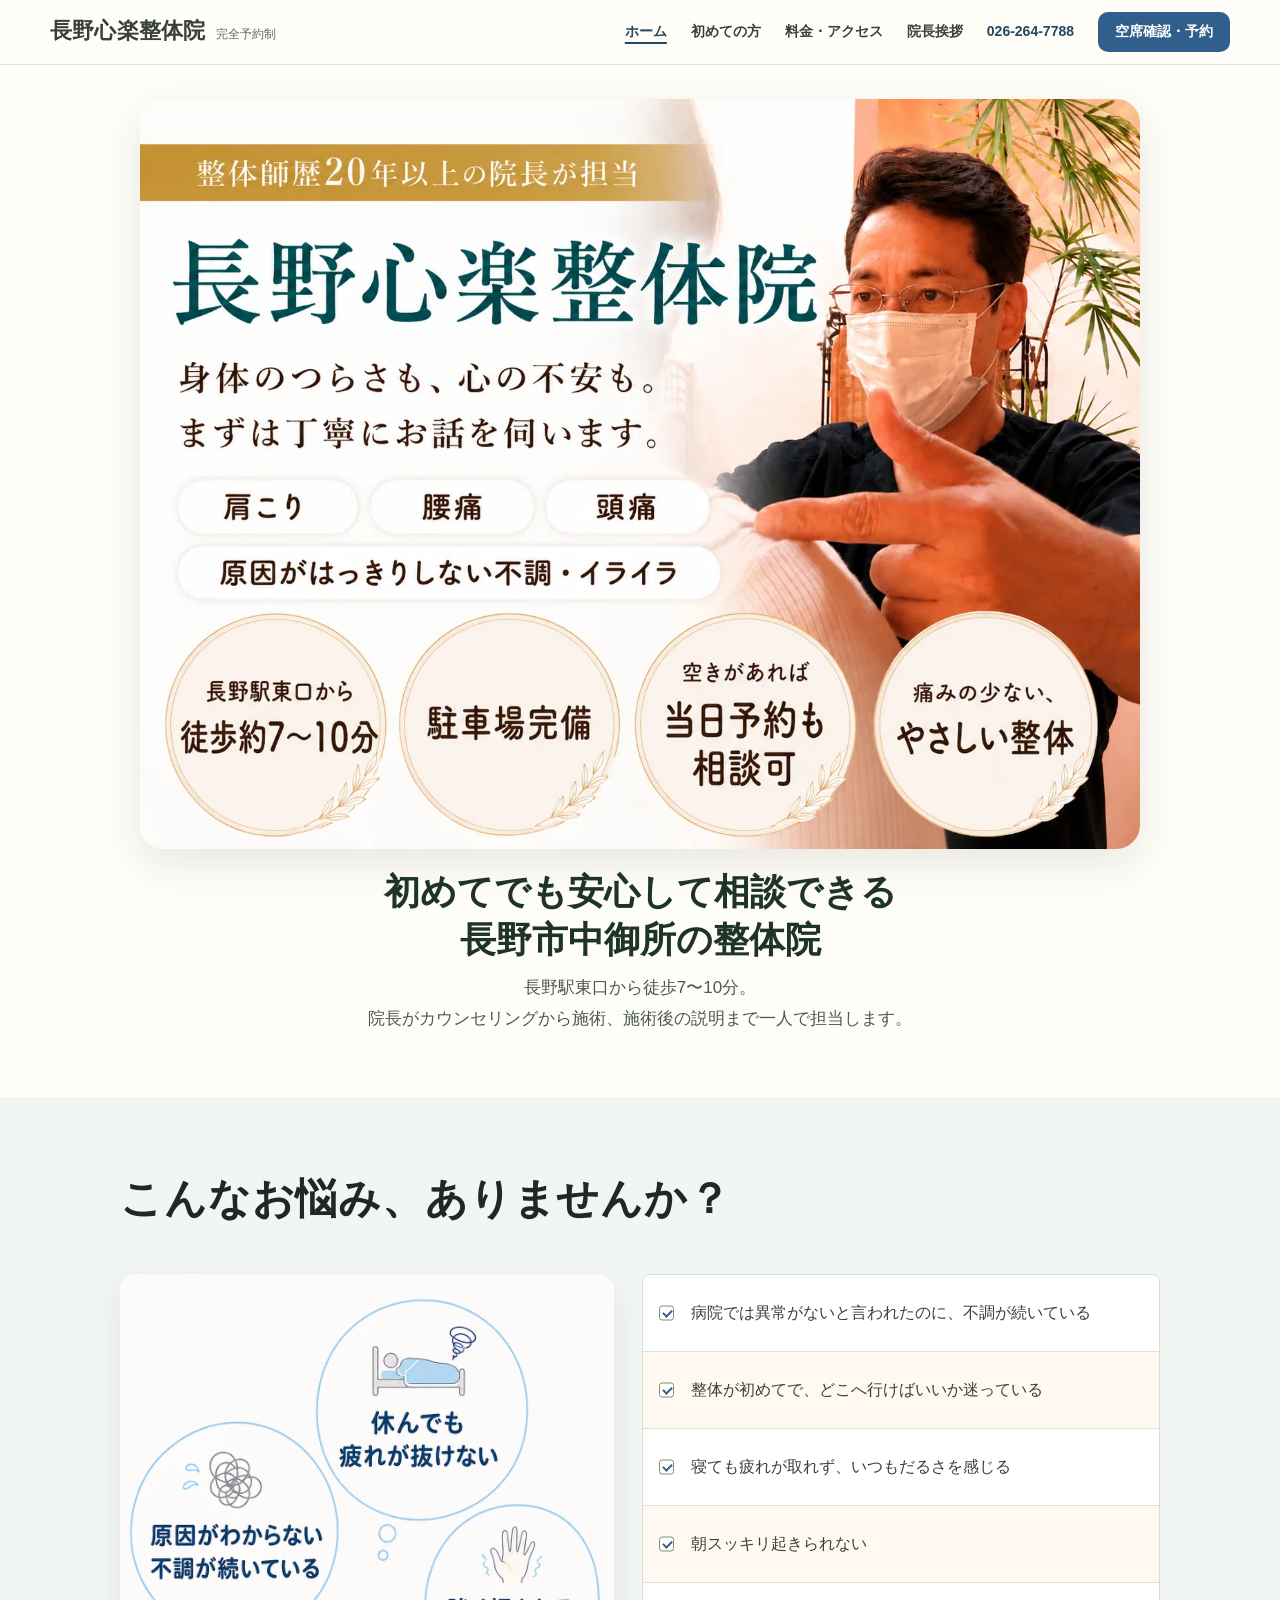
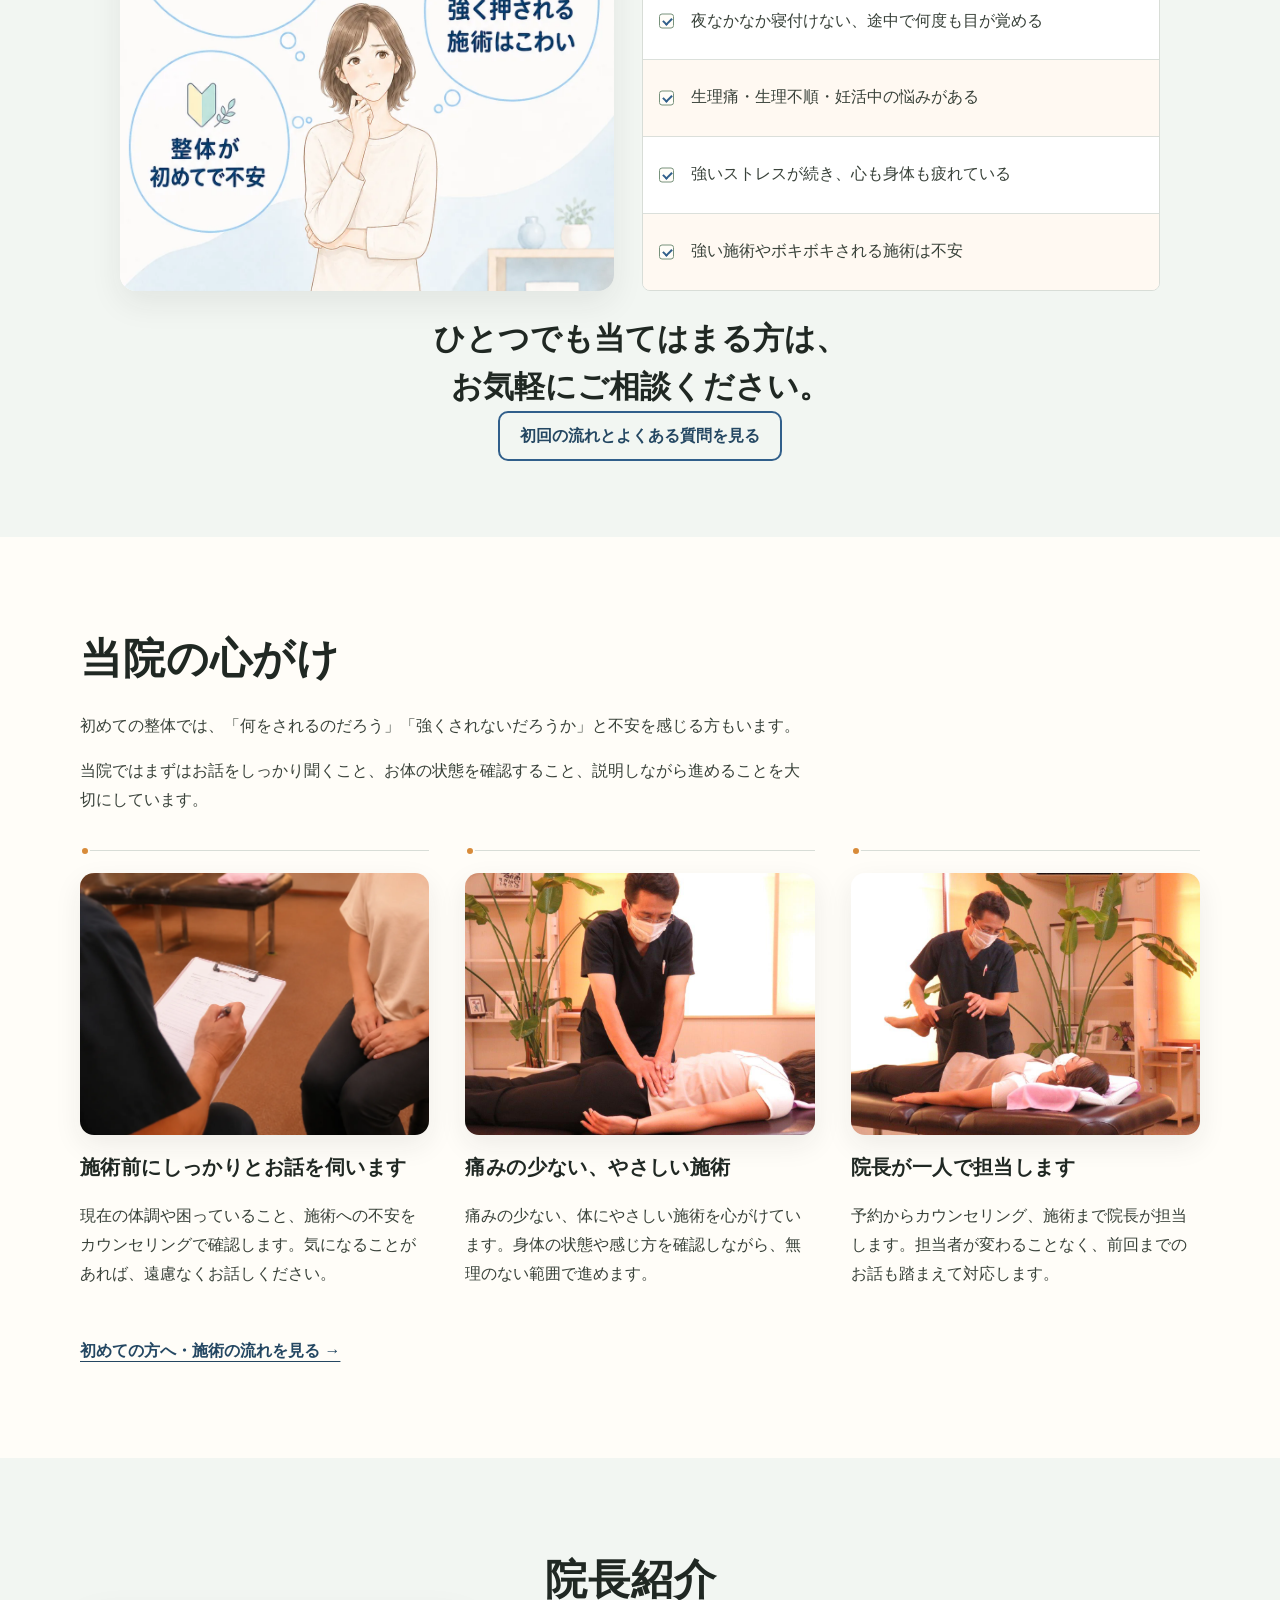
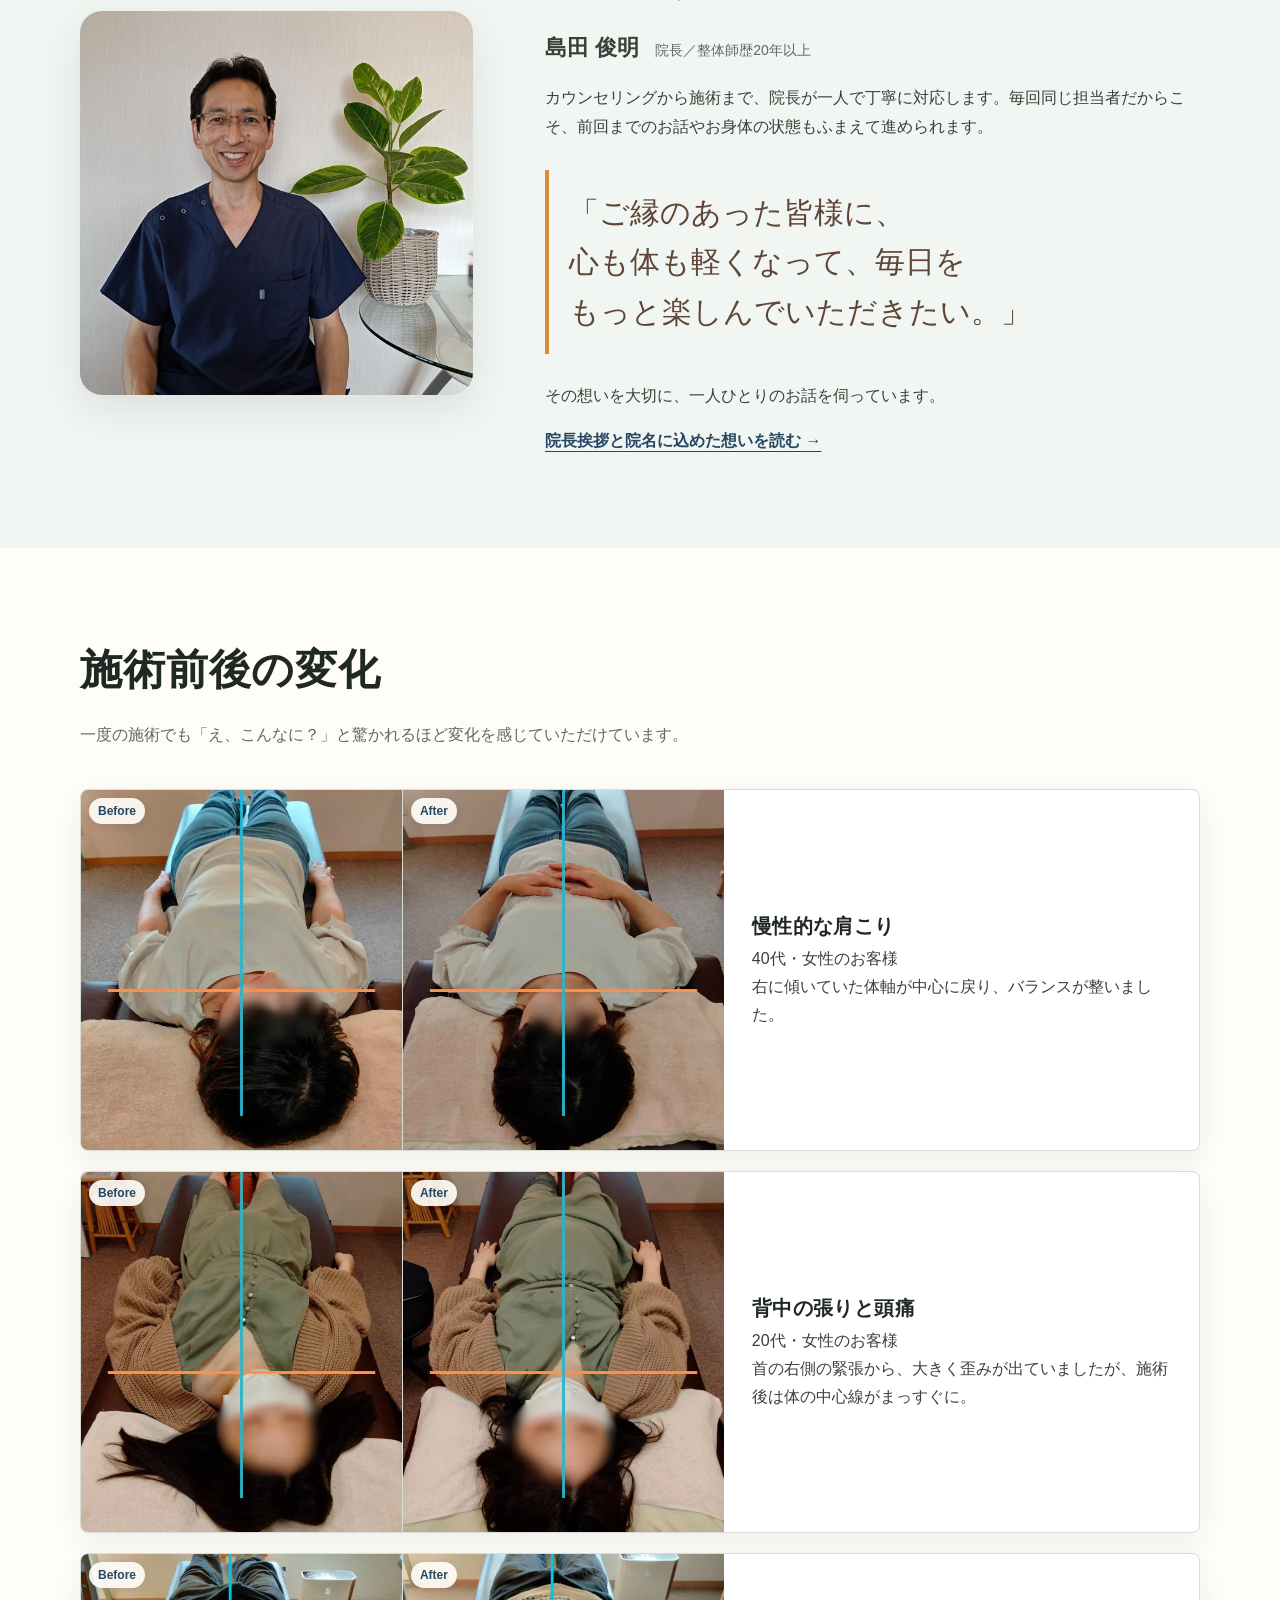
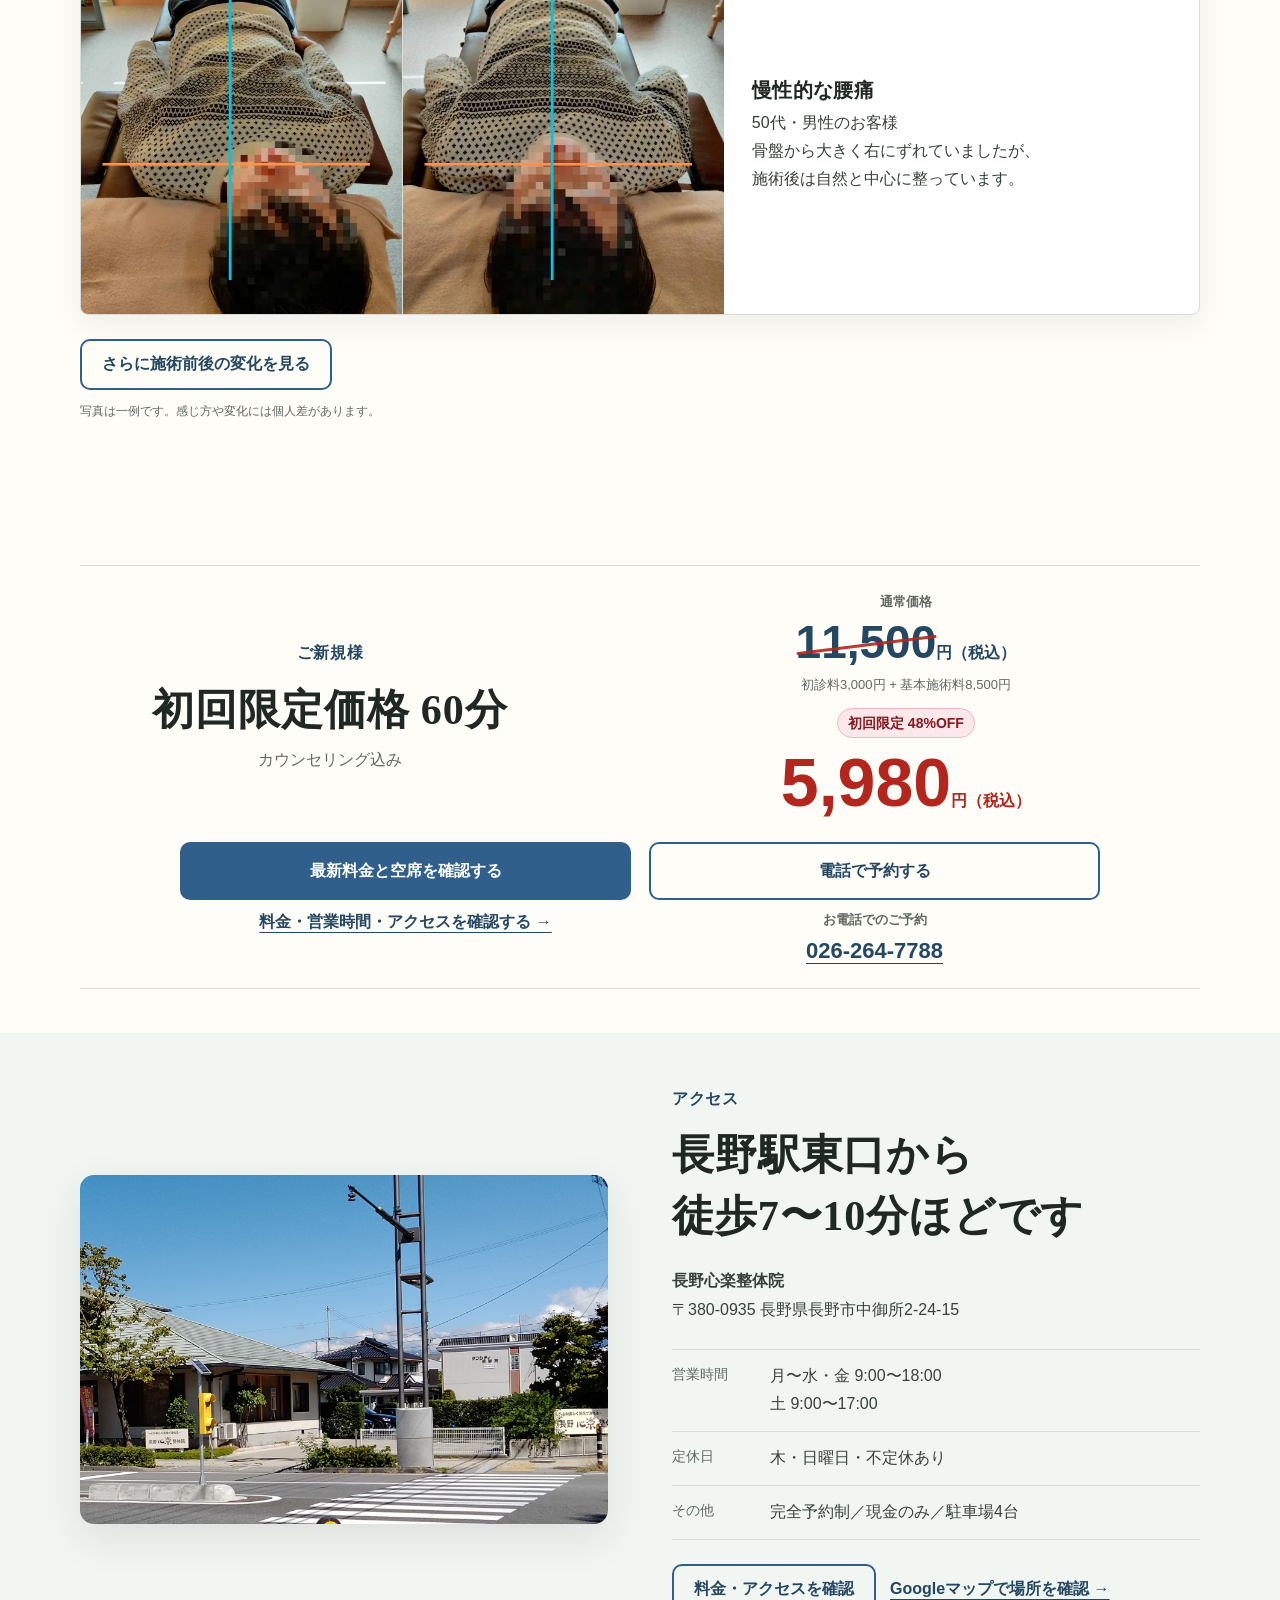
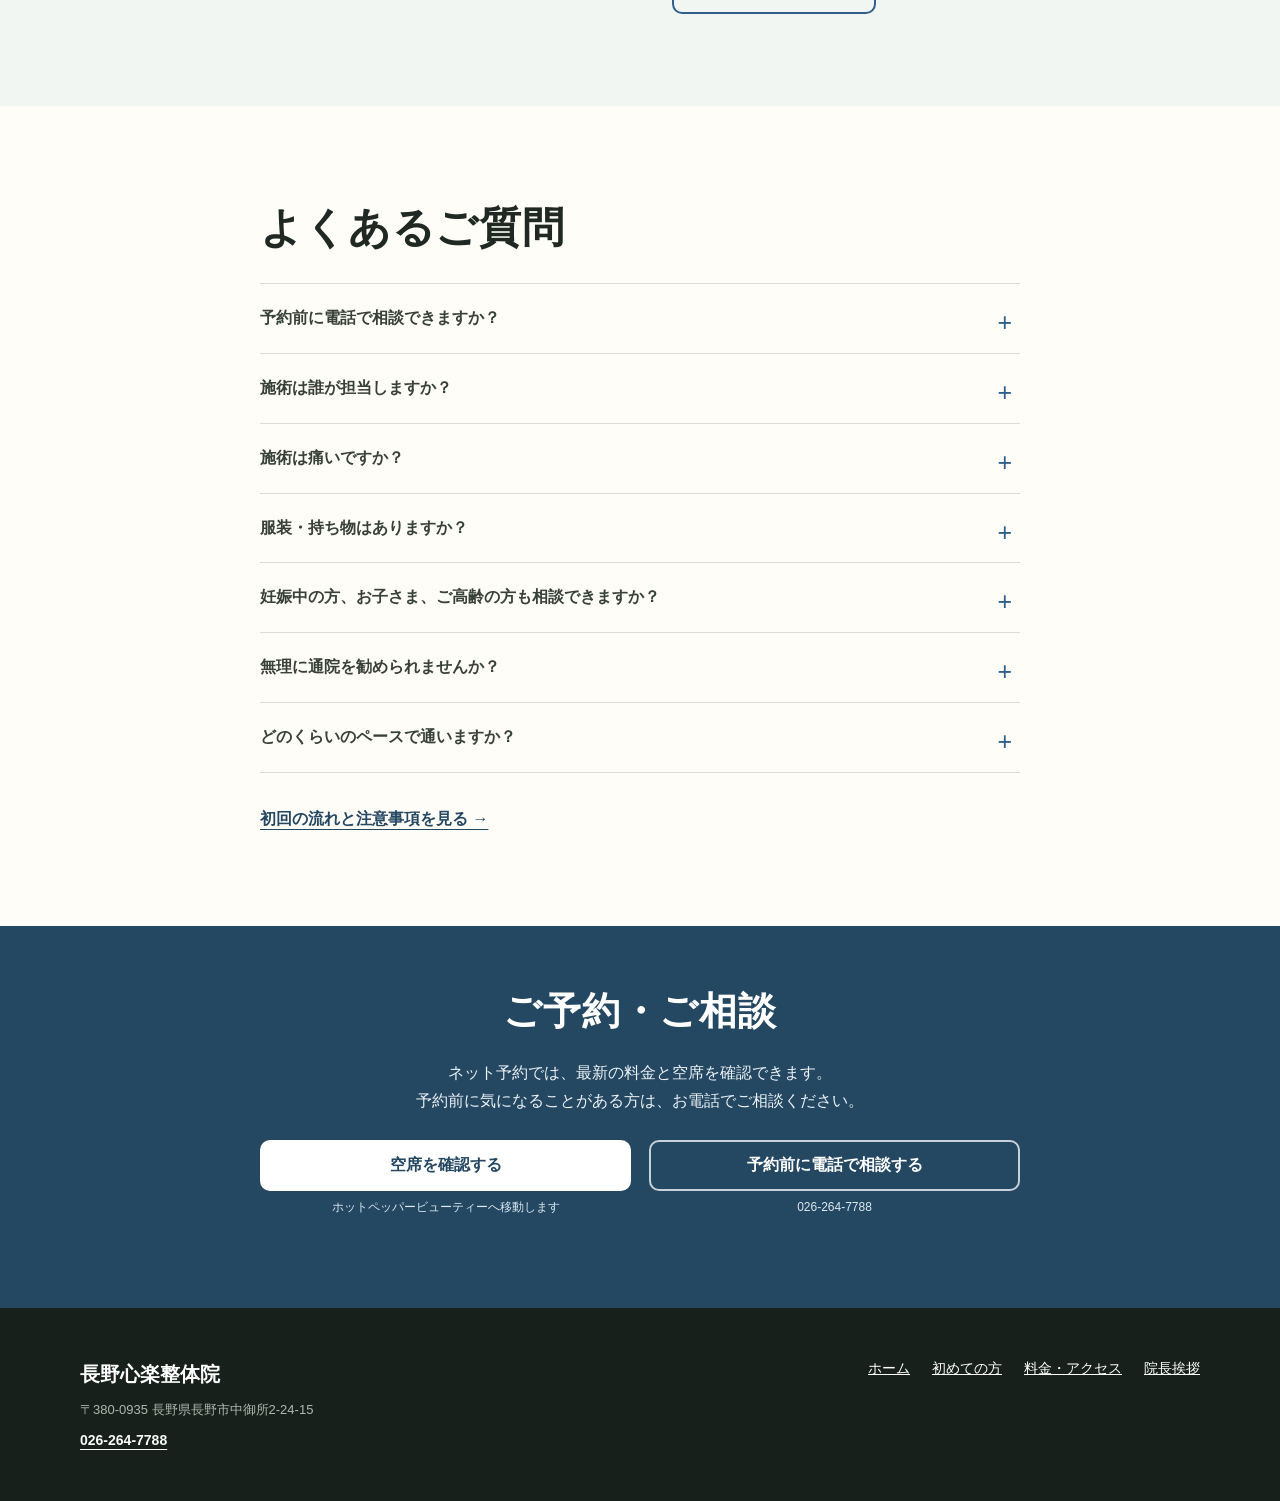
==== commit b4ddfc5a: "Add files via upload" ====
--- a/index.html
+++ b/index.html
@@ -1,55 +1,145 @@
-<!doctype html>
+﻿<!doctype html>
 <html lang="ja">
 <head>
   <meta charset="utf-8">
   <meta name="viewport" content="width=device-width, initial-scale=1">
-  <title>長野市中御所の整体院｜初めてでも安心して相談できる長野心楽整体院</title>
-  <meta name="description" content="長野市中御所の完全予約制整体院。施術前のカウンセリングを大切にし、身体の状態や感じ方を確認しながら、院長が一人で対応します。料金・営業時間・アクセスを確認し、ホットペッパービューティーから空席確認・予約ができます。">
-  <link rel="stylesheet" href="assets/css/site.css?v=20260628h101">
+  <meta name="robots" content="noindex,nofollow">
+  <title>長野市中御所の整体院｜院長が一人で担当する長野心楽整体院</title>
+  <meta name="description" content="長野市中御所、長野駅東口から徒歩7〜10分の完全予約制整体院。整体師歴20年以上の院長が、カウンセリングから施術後の説明まで一人で担当します。料金・アクセス・空席確認はこちら。">
+  <link rel="canonical" href="https://www.ne.jp/asahi/karada/raku-raku/index.html">
+  <link rel="stylesheet" href="assets/css/site.css?v=20260630homeprice07">
   <script type="application/ld+json">
   {
     "@context": "https://schema.org",
-    "@type": ["LocalBusiness", "HealthAndBeautyBusiness"],
-    "name": "長野心楽整体院",
-    "description": "長野市中御所の完全予約制整体院。院長がカウンセリングから施術まで一人で担当します。",
-    "telephone": "+81-26-264-7788",
-    "address": {
-      "@type": "PostalAddress",
-      "postalCode": "380-0935",
-      "addressRegion": "長野県",
-      "addressLocality": "長野市",
-      "streetAddress": "中御所2-24-15",
-      "addressCountry": "JP"
-    },
-    "openingHoursSpecification": [
+    "@graph": [
       {
-        "@type": "OpeningHoursSpecification",
-        "dayOfWeek": ["Monday", "Tuesday", "Wednesday", "Friday"],
-        "opens": "09:00",
-        "closes": "18:00"
+        "@type": ["LocalBusiness", "HealthAndBeautyBusiness"],
+        "@id": "https://www.ne.jp/asahi/karada/raku-raku/index.html#clinic",
+        "name": "長野心楽整体院",
+        "url": "https://www.ne.jp/asahi/karada/raku-raku/index.html",
+        "image": [
+          "https://www.ne.jp/asahi/karada/raku-raku/assets/images/clinic-exterior.jpg",
+          "https://www.ne.jp/asahi/karada/raku-raku/assets/images/director-portrait-20260628-hq.jpg"
+        ],
+        "description": "長野市中御所の完全予約制整体院。院長がカウンセリングから施術まで一人で担当します。",
+        "telephone": "+81-26-264-7788",
+        "address": {
+          "@type": "PostalAddress",
+          "postalCode": "380-0935",
+          "addressRegion": "長野県",
+          "addressLocality": "長野市",
+          "streetAddress": "中御所2-24-15",
+          "addressCountry": "JP"
+        },
+        "areaServed": {
+          "@type": "City",
+          "name": "長野市"
+        },
+        "hasMap": "https://www.google.com/maps/search/?api=1&query=%E9%95%B7%E9%87%8E%E7%9C%8C%E9%95%B7%E9%87%8E%E5%B8%82%E4%B8%AD%E5%BE%A1%E6%89%802-24-15%20%E9%95%B7%E9%87%8E%E5%BF%83%E6%A5%BD%E6%95%B4%E4%BD%93%E9%99%A2",
+        "openingHoursSpecification": [
+          {
+            "@type": "OpeningHoursSpecification",
+            "dayOfWeek": ["Monday", "Tuesday", "Wednesday", "Friday"],
+            "opens": "09:00",
+            "closes": "18:00"
+          },
+          {
+            "@type": "OpeningHoursSpecification",
+            "dayOfWeek": "Saturday",
+            "opens": "09:00",
+            "closes": "17:00"
+          }
+        ],
+        "priceRange": "初回5,980円、通常11,500円",
+        "paymentAccepted": "現金",
+        "amenityFeature": [
+          {
+            "@type": "LocationFeatureSpecification",
+            "name": "駐車場4台",
+            "value": true
+          }
+        ],
+        "sameAs": [
+          "https://beauty.hotpepper.jp/kr/slnH000488966/"
+        ]
       },
       {
-        "@type": "OpeningHoursSpecification",
-        "dayOfWeek": "Saturday",
-        "opens": "09:00",
-        "closes": "17:00"
+        "@type": "BreadcrumbList",
+        "@id": "https://www.ne.jp/asahi/karada/raku-raku/index.html#breadcrumb",
+        "itemListElement": [
+          {
+            "@type": "ListItem",
+            "position": 1,
+            "name": "ホーム",
+            "item": "https://www.ne.jp/asahi/karada/raku-raku/index.html"
+          }
+        ]
+      },
+      {
+        "@type": "FAQPage",
+        "@id": "https://www.ne.jp/asahi/karada/raku-raku/index.html#faq",
+        "mainEntity": [
+          {
+            "@type": "Question",
+            "name": "予約前に電話で相談できますか？",
+            "acceptedAnswer": {
+              "@type": "Answer",
+              "text": "はい。どなたでも無料で相談できます。営業時間内にお電話ください。施術中などで応答できない場合があります。"
+            }
+          },
+          {
+            "@type": "Question",
+            "name": "施術は誰が担当しますか？",
+            "acceptedAnswer": {
+              "@type": "Answer",
+              "text": "男性の院長が一人で担当します。ベッド1台の完全予約制です。"
+            }
+          },
+          {
+            "@type": "Question",
+            "name": "施術は痛いですか？",
+            "acceptedAnswer": {
+              "@type": "Answer",
+              "text": "力まかせに押したり、無理に動かしたりする施術ではありません。身体の状態や感じ方を確認しながら進めますので、不安がある場合は遠慮なくお伝えください。"
+            }
+          },
+          {
+            "@type": "Question",
+            "name": "服装・持ち物はありますか？",
+            "acceptedAnswer": {
+              "@type": "Answer",
+              "text": "動きやすい服装でお越しください。持ち物として、フェイスタオルを1枚お持ちください。"
+            }
+          },
+          {
+            "@type": "Question",
+            "name": "妊娠中の方、お子さま、ご高齢の方も相談できますか？",
+            "acceptedAnswer": {
+              "@type": "Answer",
+              "text": "年齢や妊娠の有無にかかわらず、まずはご相談いただけます。施術前に状態を確認し、当院での施術が適切でないと判断した場合は、施術を行わず医療機関への相談をご案内することがあります。"
+            }
+          },
+          {
+            "@type": "Question",
+            "name": "無理に通院を勧められませんか？",
+            "acceptedAnswer": {
+              "@type": "Answer",
+              "text": "状態に応じた通院の目安をお伝えすることはありますが、無理に通院を勧めることはありません。ご希望やご都合を確認しながら、相談して決めます。"
+            }
+          },
+          {
+            "@type": "Question",
+            "name": "どのくらいのペースで通いますか？",
+            "acceptedAnswer": {
+              "@type": "Answer",
+              "text": "初めのうちは、週1回程度を6回前後の目安としてご案内する場合があります。ただし、必要な回数や間隔には個人差があります。現在の状態とご希望を確認しながら相談して決めます。"
+            }
+          }
+        ]
       }
-    ],
-    "priceRange": "初回5,980円、通常11,500円",
-    "paymentAccepted": "現金",
-    "amenityFeature": [
-      {
-        "@type": "LocationFeatureSpecification",
-        "name": "駐車場4台",
-        "value": true
-      }
-    ],
-    "sameAs": [
-      "https://beauty.hotpepper.jp/kr/slnH000488966/"
     ]
   }
   </script>
-  <meta name="robots" content="noindex, nofollow">
 </head>
 <body>
   <a class="skip-link" href="#main">本文へ移動</a>
@@ -104,18 +194,17 @@
         <figure class="concern-illustration">
           <img src="assets/images/first-visit-concerns.webp" width="1122" height="1402" loading="lazy" alt="休んでも疲れが抜けない、原因がわからない痛みや体のだるさが続いている、強く押される施術はこわい、整体が初めてで不安と感じている方のイラスト">
         </figure>
-        <p>ひとつでも当てはまる方は、まずはご相談ください。</p>
         <ul class="concern-list">
-          <li>休んでも疲れが抜けにくい</li>
-          <li>原因がわからない痛みや体のだるさが続いている</li>
-          <li>強い施術やボキボキされる施術が不安</li>
-          <li>整体が初めてで、何をするのか先に知りたい</li>
+          <li>病院では異常がないと言われたのに、<br>不調が続いている</li>
+          <li>整体が初めてで、<br>どこへ行けばいいか迷っている</li>
+          <li>寝ても疲れが取れず、<br>いつもだるさを感じる</li>
+          <li>朝スッキリ起きられない</li>
+          <li>夜なかなか寝付けない、<br>途中で何度も目が覚める</li>
+          <li>生理痛・生理不順・<br>妊活中の悩みがある</li>
+          <li>強いストレスが続き、<br>心も身体も疲れている</li>
+          <li>強い施術やボキボキされる施術は不安</li>
         </ul>
-        <div class="safety-note">
-          <strong>安全のために</strong>
-          <p>症状名だけで判断せず、今どのようなことで困っているかを伺います。緊急性がある場合、急に症状が悪化した場合、医療機関での検査や対応が必要な場合は、医療機関へご相談ください。</p>
-        </div>
-
+        <p class="concern-closing">ひとつでも当てはまる方は、<br>お気軽にご相談ください。</p>
         <p class="section-action"><a class="button button-outline" href="annai.html">初回の流れとよくある質問を見る</a></p>
       </div>
     </section>
@@ -161,7 +250,7 @@
     <section class="section director wash" aria-labelledby="director-title">
       <div class="container director-grid">
         <figure>
-          <img src="assets/images/director-portrait.jpg" width="576" height="768" loading="lazy" alt="長野心楽整体院の院長 島田俊明">
+          <img src="assets/images/director-portrait-20260628-hq.jpg" width="1280" height="1251" loading="lazy" alt="長野心楽整体院の院長 島田俊明">
         </figure>
         <div>
           <p class="eyebrow" id="director-title">院長紹介</p>
@@ -247,7 +336,7 @@
       </div>
     </section>
 
-    <section class="section" aria-labelledby="price-title">
+    <section class="section price-section" aria-labelledby="price-title">
       <div class="container price-panel">
         <div>
           <p class="eyebrow">ご新規様</p>
@@ -262,13 +351,15 @@
           <strong class="sale-price">5,980<small>円（税込）</small></strong>
         </div>
         <div class="price-action">
-          <a class="button" href="https://beauty.hotpepper.jp/CSP/kr/reserve/?storeId=H000488966" target="_blank" rel="noopener noreferrer">最新料金と空席を確認する</a>
+          <div class="price-primary-action">
+            <a class="button" href="https://beauty.hotpepper.jp/CSP/kr/reserve/?storeId=H000488966" target="_blank" rel="noopener noreferrer">最新料金と空席を確認する</a>
+            <a class="text-link" href="access.html">料金・営業時間・アクセスを確認する</a>
+          </div>
           <div class="price-phone-action">
             <span>お電話でのご予約</span>
             <a class="price-phone-number" href="tel:0262647788">026-264-7788</a>
             <a class="button button-outline" href="tel:0262647788">電話で予約する</a>
           </div>
-          <a class="text-link" href="access.html">料金・営業時間・アクセスを確認する</a>
         </div>
       </div>
     </section>
@@ -337,7 +428,7 @@
     <section class="final-cta compact-final-cta" aria-labelledby="final-cta-title">
       <div class="container narrow">
         <h2 class="compact-final-title" id="final-cta-title">ご予約・ご相談</h2>
-        <p>ネット予約では、最新の料金と空席を確認できます。予約前に気になることがある方は、お電話でご相談ください。</p>
+        <p>ネット予約では、最新の料金と空席を確認できます。<br class="final-cta-break">予約前に気になることがある方は、お電話でご相談ください。</p>
         <div class="final-actions">
           <div><a class="button button-light" href="https://beauty.hotpepper.jp/CSP/kr/reserve/?storeId=H000488966" target="_blank" rel="noopener noreferrer">空席を確認する</a><span>ホットペッパービューティーへ移動します</span></div>
           <div><a class="button button-ghost" href="tel:0262647788">予約前に電話で相談する</a><span>026-264-7788</span></div>
@@ -368,3 +459,12 @@
   </nav>
 </body>
 </html>
+
+
+
+
+
+
+
+
+
--- a/assets/css/site.css
+++ b/assets/css/site.css
@@ -86,14 +86,22 @@
 .page-title p:last-child { margin: 0; color: var(--muted); font-size: 17px; }
 .page-title-photo { margin: 26px 0 0; overflow: hidden; border-radius: 16px; background: var(--white); box-shadow: var(--shadow); }
 .page-title-photo img { width: 100%; aspect-ratio: 4 / 3; object-fit: cover; object-position: center; }
+.first-visit-intro { padding: 58px 0 34px; }
+.first-visit-intro .page-label-title { margin-bottom: 18px; }
+.first-visit-intro .first-visit-lead { max-width: 720px; color: var(--body-text); font-size: clamp(16px, 4.2vw, 18px); line-height: 1.9; }
+.first-policy-section { padding-top: 50px; }
 .profile-hero { padding-bottom: 62px; }
 .profile-hero-grid { display: grid; gap: 32px; align-items: center; }
+.profile-hero-copy { max-width: 560px; }
 .profile-main-title { margin-bottom: 20px; font-size: clamp(42px, 12vw, 58px); }
-.profile-hero .profile-main-title { margin-bottom: 0; }
+.profile-hero .profile-main-title { margin-bottom: 18px; }
+.profile-hero-lead { max-width: 520px; color: var(--body-text); font-size: clamp(16px, 4.2vw, 18px); line-height: 1.95; }
+.profile-hero .profile-hero-name { margin-top: 22px; color: var(--muted); font-size: 14px; line-height: 1.7; }
+.profile-hero .profile-hero-name strong { color: var(--clinic-blue-dark); font-size: 20px; letter-spacing: 0.04em; }
 .profile-hero figure { margin: 0; max-width: 420px; }
 .profile-hero figure img { width: 100%; border-radius: 20px; box-shadow: var(--shadow); object-fit: cover; object-position: center top; }
-.profile-greeting-photo { width: min(100%, 340px); justify-self: center; }
-.profile-hero .profile-greeting-photo img { width: 100%; height: auto; aspect-ratio: 1 / 1; object-fit: cover; object-position: center center; }
+.profile-hero .profile-greeting-photo { width: min(100%, 520px); max-width: none; justify-self: center; }
+.profile-hero .profile-greeting-photo img { width: 100%; height: auto; aspect-ratio: auto; object-fit: contain; object-position: center; }
 .access-title h1 { margin-bottom: 0; font-size: clamp(40px, 11vw, 58px); }
 .access-section-heading { margin-bottom: 24px; }
 .access-section-heading h2 { margin-bottom: 0; font-size: clamp(38px, 10vw, 54px); }
@@ -126,18 +134,24 @@
 .section-heading-tight { margin-bottom: 24px; }
 .section-heading > p:last-child { max-width: 720px; color: var(--muted); }
 .principles .section-heading > p { max-width: 720px; color: var(--body-text); }
+.policy-title-block { display: grid; gap: 22px; align-content: start; }
+.policy-content { display: grid; gap: 24px; }
 .policy-list { display: grid; gap: 18px; }
 .policy-list article { padding-bottom: 18px; border-bottom: 1px solid var(--line); }
 .policy-list article:last-child { padding-bottom: 0; border-bottom: 0; }
 .policy-list h3 { margin-bottom: 6px; }
 .policy-list p { margin: 0; color: var(--body-text); }
+.policy-support-photo { margin: 0; overflow: hidden; border-radius: 14px; background: var(--white); box-shadow: var(--shadow); }
+.policy-support-photo img { width: 100%; aspect-ratio: 16 / 9; object-fit: cover; object-position: center 45%; }
 .greeting-copy p,
 .story-copy p { color: var(--body-text); }
 .greeting-copy p:first-child,
 .story-copy p:first-child { margin-top: 0; }
-.profile-greeting-section { padding-top: 24px; }
-.profile-greeting-section .split-heading { grid-template-columns: 1fr; gap: 0; }
-.profile-greeting-copy { max-width: 760px; }
+.profile-greeting-section { padding-top: 42px; padding-bottom: 64px; }
+.profile-greeting-section .split-heading { grid-template-columns: 1fr; justify-items: center; gap: 0; }
+.profile-greeting-copy { width: min(100%, 820px); max-width: 820px; margin-inline: auto; padding: clamp(28px, 6vw, 52px); border: 1px solid rgba(49, 95, 139, 0.16); border-radius: 8px; background: linear-gradient(180deg, rgba(255, 253, 248, 0.98), rgba(255, 250, 241, 0.96)); box-shadow: 0 18px 46px rgba(32, 40, 35, 0.08); }
+.profile-greeting-copy p { max-width: 680px; margin-inline: auto; line-height: 2.05; }
+.profile-greeting-copy p:last-child { margin-bottom: 0; }
 .profile-greeting-copy p:first-child { color: var(--ink); font-family: var(--font-display); font-size: clamp(24px, 6.6vw, 32px); line-height: 1.65; }
 .policy-section-title { margin-bottom: 18px; font-size: clamp(31px, 7.8vw, 42px); }
 .policy-name-photo { width: 100%; margin: 0; }
@@ -146,8 +160,6 @@
 .section-label-title { margin-bottom: 22px; color: var(--ink); font-size: clamp(31px, 7.8vw, 42px); }
 .split-heading .section-label-title { margin-bottom: 0; }
 .section-lead { margin: -8px 0 0; color: var(--muted); font-size: 16px; line-height: 1.75; }
-.signature { margin-top: 28px; color: var(--ink); }
-.signature strong { font-size: 22px; }
 .profile-block figure { overflow: hidden; border-radius: 18px; box-shadow: var(--shadow); }
 .profile-block figure img { width: 100%; aspect-ratio: 4 / 3; object-fit: cover; object-position: center; }
 .profile-facts { margin: 24px 0 0; border-top: 1px solid var(--line); }
@@ -172,9 +184,15 @@
 
 .concern-illustration { margin: -8px auto 22px; overflow: hidden; max-width: 520px; border-radius: 16px; box-shadow: 0 12px 32px rgba(32, 40, 35, 0.08); background: white; }
 .concern-illustration img { width: 100%; height: auto; }
-.concern-list { margin: 0 0 36px; padding: 0; list-style: none; display: grid; gap: 10px; }
-.concern-list li { position: relative; padding: 13px 12px 13px 42px; background: white; border: 1px solid var(--line); border-radius: 10px; }
-.concern-list li::before { content: ""; position: absolute; left: 16px; top: 21px; width: 12px; height: 7px; border-left: 2px solid var(--clinic-blue); border-bottom: 2px solid var(--clinic-blue); transform: rotate(-45deg); }
+.concern-list { overflow: hidden; margin: 0; padding: 0; list-style: none; display: grid; border: 1px solid var(--line); border-radius: 8px; background: var(--white); }
+.concern-list li { position: relative; min-height: 38px; padding: 8px 10px 8px 42px; border-bottom: 1px solid rgba(216, 221, 215, 0.9); color: var(--body-text); font-size: 14px; line-height: 1.55; }
+.concern-list li:nth-child(odd) { background: var(--white); }
+.concern-list li:nth-child(even) { background: #fff9f2; }
+.concern-list li:last-child { border-bottom: 0; }
+.concern-list li::before { content: ""; position: absolute; left: 12px; top: 50%; width: 15px; height: 15px; box-sizing: border-box; border: 1.5px solid #78927c; border-radius: 3px; background: var(--paper); transform: translateY(-50%); }
+.concern-list li::after { content: ""; position: absolute; left: 16px; top: 50%; width: 7px; height: 4px; border-left: 2px solid var(--clinic-blue); border-bottom: 2px solid var(--clinic-blue); transform: translateY(-58%) rotate(-45deg); }
+.concern-closing { margin: 18px 0 40px; color: var(--ink); font-family: var(--font-display); font-size: clamp(24px, 6.4vw, 31px); font-weight: 800; line-height: 1.55; }
+.concern-closing + .section-action { margin-top: -18px; }
 .recommend-grid { display: grid; gap: 32px; align-items: center; }
 .recommend-grid figure { margin: 0; overflow: hidden; border-radius: 16px; box-shadow: var(--shadow); }
 .recommend-grid figure img { width: 100%; aspect-ratio: 4 / 3; object-fit: cover; object-position: center; }
@@ -209,25 +227,28 @@
 .notice-list li::before { counter-increment: notice; content: counter(notice); position: absolute; left: 16px; top: 16px; width: 22px; height: 22px; display: grid; place-items: center; border-radius: 50%; background: #edf4ee; color: #5d7461; font-size: 12px; font-weight: 700; }
 .notice-list + * { margin-top: 0; }
 
-.price-panel { display: grid; gap: 28px; padding-block: 36px; border-block: 1px solid var(--line); }
+.price-section { padding-block: 56px 48px; }
+.price-section + .access { padding-top: 56px; }
+.price-panel { display: grid; gap: 24px; padding-block: 30px; border-block: 1px solid var(--line); }
 .price-panel h2 { margin-bottom: 6px; }
 .price-duration { margin: 0; color: var(--muted); }
 .price-block { display: flex; flex-direction: column; align-items: flex-start; gap: 4px; }
 .price-label, .table-regular-label { color: var(--muted); font-size: 13px; font-weight: 700; }
 .regular-price { color: var(--muted); text-decoration: line-through; }
-.regular-price-large { display: inline-flex; align-items: baseline; width: max-content; color: var(--clinic-blue-dark); font-size: clamp(32px, 9vw, 46px); line-height: 1.12; font-weight: 700; text-decoration: none; font-variant-numeric: tabular-nums; }
+.regular-price-large { display: inline-flex; align-items: baseline; width: max-content; color: var(--clinic-blue-dark); font-size: clamp(32px, 9vw, 46px); line-height: 1.12; font-weight: 700; text-decoration: none; font-variant-numeric: tabular-nums; white-space: nowrap; }
 .regular-number { position: relative; display: inline-block; }
 .regular-number::after { content: ""; position: absolute; left: 0; right: 0; top: 54%; height: 3px; border-radius: 999px; background: rgba(179, 38, 30, 0.9); transform: translateY(-50%) rotate(-7deg); transform-origin: center; }
 .regular-price-large small { font-size: 15px; }
 .price-breakdown { color: var(--muted); font-size: 13px; }
 .discount-badge { display: inline-flex; align-items: center; min-height: 30px; margin-top: 8px; padding: 3px 10px; border: 1px solid #f0b9bd; border-radius: 999px; background: var(--offer-pink); color: var(--offer-red-dark); font-size: 14px; font-weight: 800; line-height: 1.4; }
 .price-block strong { color: var(--clinic-blue-dark); font-size: clamp(42px, 12vw, 60px); line-height: 1.2; font-variant-numeric: tabular-nums; }
-.price-block .sale-price { color: var(--offer-red); font-size: clamp(48px, 14vw, 68px); }
+.price-block .sale-price { color: var(--offer-red); font-size: clamp(48px, 14vw, 68px); white-space: nowrap; }
 .price-block small { font-size: 16px; }
 .price-block > span:last-child:not(.discount-badge) { color: var(--muted); font-size: 13px; }
 .price-action { display: grid; gap: 10px; justify-items: start; }
 .price-action .button { width: 100%; }
 .price-action p { margin: 0; color: var(--muted); font-size: 13px; line-height: 1.7; }
+.price-primary-action { width: 100%; display: grid; gap: 8px; justify-items: start; }
 .price-phone-action { width: 100%; display: grid; gap: 8px; padding: 14px; border: 1px solid rgba(49, 95, 139, 0.22); border-radius: 12px; background: rgba(255, 255, 255, 0.72); }
 .price-phone-action span { color: var(--muted); font-size: 13px; font-weight: 700; }
 .price-phone-number { color: var(--clinic-blue-dark); font-size: 24px; font-weight: 800; line-height: 1.1; text-decoration-thickness: 1px; text-underline-offset: 5px; font-variant-numeric: tabular-nums; }
@@ -311,6 +332,11 @@
 .access figure img { border-radius: 14px; box-shadow: var(--shadow); }
 .access-page figure { margin: 0; }
 .access-page .access-grid figure { width: min(100%, 620px); }
+.access-overview-grid { display: grid; gap: 28px; align-items: start; }
+.access-overview-photo img { width: 100%; aspect-ratio: 4 / 3; object-fit: cover; object-position: center; border-radius: 14px; box-shadow: var(--shadow); }
+.access-hours-card h2 { margin-bottom: 18px; }
+.access-route-copy h2 { font-size: clamp(30px, 7.6vw, 42px); line-height: 1.35; }
+.access-route-copy p { margin-top: 18px; }
 .business-list { margin: 24px 0; }
 .business-list div { display: grid; grid-template-columns: 84px 1fr; gap: 14px; padding: 12px 0; border-top: 1px solid var(--line); }
 .business-list div:last-child { border-bottom: 1px solid var(--line); }
@@ -337,8 +363,7 @@
 .before-after-card { overflow: hidden; border: 1px solid var(--line); border-radius: 8px; background: var(--white); box-shadow: 0 10px 28px rgba(32, 40, 35, 0.07); }
 .before-after-images { display: grid; grid-template-columns: repeat(2, minmax(0, 1fr)); gap: 1px; background: var(--line); }
 .before-after-images figure { position: relative; margin: 0; min-width: 0; overflow: hidden; background: var(--wash); }
-.before-after-images img { width: 100%; aspect-ratio: 3 / 4; object-fit: cover; object-position: center; }
-.before-after-card-featured .before-after-images img { aspect-ratio: 3 / 3.55; }
+.before-after-images img { width: 100%; aspect-ratio: 3 / 3.55; object-fit: cover; object-position: center; }
 .before-after-images span { position: absolute; top: 8px; left: 8px; z-index: 2; min-height: 26px; display: inline-flex; align-items: center; padding: 3px 9px; border-radius: 999px; background: rgba(255, 253, 248, 0.92); color: var(--clinic-blue-dark); font-size: 12px; font-weight: 900; line-height: 1.2; box-shadow: 0 3px 10px rgba(32, 40, 35, 0.12); }
 .before-after-copy { padding: 16px; }
 .before-after-copy h3 { margin-bottom: 4px; font-size: 19px; }
@@ -385,12 +410,23 @@
   .section { padding: 92px 0; }
   .section-compact { padding: 48px 0 62px; }
   .hero-cover-section { padding-top: 34px; }
-  .hero-cover-layout { width: min(1280px, calc(100% - 24px)); gap: 18px; }
+  .hero-cover-layout { width: min(1000px, calc(100% - 24px)); gap: 18px; }
   .hero-cover { border-radius: 24px; }
   .hero-cover-copy { padding-top: 2px; }
   .hero-cover-copy h1 { font-size: 36px; line-height: 1.32; }
   .hero-cover-copy p { font-size: 17px; line-height: 1.85; }
   .hero-actions { max-width: 560px; margin-inline: auto; }
+  #first-visit { padding-top: 72px; padding-bottom: 76px; }
+  #first-visit .narrow { width: min(1040px, calc(100% - 40px)); display: grid; grid-template-columns: minmax(0, 1fr) minmax(0, 1.05fr); column-gap: 28px; align-items: stretch; }
+  #first-visit .section-heading { grid-column: 1 / -1; margin-bottom: 22px; }
+  #first-visit .section-label-title { white-space: nowrap; }
+  #first-visit .section-label-title br { display: none; }
+  #first-visit .concern-illustration { grid-column: 1; align-self: stretch; max-width: none; margin: 0; }
+  #first-visit .concern-illustration img { height: 100%; object-fit: cover; object-position: center; }
+  #first-visit .concern-list { grid-column: 2; align-self: stretch; }
+  #first-visit .concern-list li { display: flex; align-items: center; }
+  #first-visit .concern-closing { grid-column: 1 / -1; margin: 24px 0 0; text-align: center; }
+  #first-visit .concern-closing + .section-action { grid-column: 1 / -1; justify-self: center; margin-top: 0; }
   .hero-grid { grid-template-columns: 1.05fr .95fr; align-items: center; gap: 54px; }
   .hero-visual { order: 2; border-radius: 24px; }
   .hero-copy { order: 1; }
@@ -398,31 +434,103 @@
   .fact-grid { grid-template-columns: repeat(4, 1fr); }
   .fact-grid div { min-height: 126px; border-right: 1px solid var(--line); border-bottom: 0; padding-inline: 20px; }
   .fact-grid div:last-child { border-right: 0; }
-  .profile-hero-grid { grid-template-columns: 1.1fr .75fr; gap: 64px; }
+  .first-visit-intro { padding: 70px 0 38px; }
+  .first-visit-intro .narrow { max-width: 920px; }
+  .first-visit-intro .page-label-title { margin-bottom: 20px; font-size: clamp(52px, 5vw, 64px); }
+  .first-visit-intro .first-visit-lead { font-size: 18px; line-height: 1.95; }
+  .first-policy-section { padding-top: 56px; }
+  .profile-hero { padding-top: 66px; padding-bottom: 58px; }
+  .profile-hero-grid { grid-template-columns: minmax(0, .95fr) minmax(300px, .72fr); gap: 44px; }
+  .profile-hero-copy { align-self: center; padding-left: clamp(8px, 2vw, 24px); }
+  .profile-hero .profile-main-title { font-size: clamp(48px, 4.8vw, 60px); }
+  .profile-hero-lead { font-size: 17px; line-height: 1.95; }
   .profile-hero figure { justify-self: end; }
+  .profile-hero .profile-greeting-photo { width: min(100%, 360px); }
   .principle-grid { grid-template-columns: repeat(3, 1fr); gap: 36px; }
-  .concern-list { grid-template-columns: 1fr 1fr; }
   .recommend-grid { grid-template-columns: 1fr .86fr; gap: 64px; }
-  .flow-cards { grid-template-columns: repeat(2, 1fr); }
-  .flow-cards li:first-child { grid-column: 1 / -1; grid-template-columns: .86fr 1fr; align-items: stretch; }
-  .flow-cards li:first-child img { height: 100%; aspect-ratio: auto; }
-  .price-panel { grid-template-columns: .9fr .8fr 1.15fr; align-items: center; }
-  .price-row { grid-template-columns: .75fr 1.25fr .8fr; align-items: center; padding: 18px 24px; }
+  .flow-cards { grid-template-columns: 1fr; gap: 20px; }
+  .flow-cards li { grid-template-columns: minmax(280px, 420px) minmax(0, 1fr); align-items: stretch; }
+  .flow-cards figure { height: 240px; min-height: 0; }
+  .flow-cards img { height: 100%; aspect-ratio: auto; }
+  .price-section { padding-block: 52px 44px; }
+  .price-section + .access { padding-top: 52px; }
+  .price-panel { grid-template-columns: minmax(220px, .85fr) minmax(330px, 1fr); align-items: center; column-gap: 32px; row-gap: 18px; padding-block: 24px; }
+  .price-panel h2 { white-space: nowrap; }
+  .price-panel > div:first-child { justify-self: center; text-align: center; }
+  .price-panel .price-block { justify-self: center; align-items: center; text-align: center; }
+  .price-action { grid-column: 1 / -1; grid-template-columns: minmax(280px, 1fr) minmax(280px, 1fr); align-items: start; gap: 10px 18px; width: min(100%, 920px); justify-self: center; }
+  .price-primary-action .button,
+  .price-phone-action .button { min-height: 58px; display: inline-flex; align-items: center; justify-content: center; }
+  .price-primary-action .text-link { justify-self: center; }
+  .price-phone-action { padding: 0; border: 0; background: transparent; border-radius: 0; gap: 8px; justify-items: stretch; }
+  .price-phone-action .button { order: -1; }
+  .price-phone-action span,
+  .price-phone-number { justify-self: center; text-align: center; }
+  .price-phone-number { font-size: 22px; }
+  .access-price-layout { max-width: 920px; }
+  .access-price-layout .section-heading { margin-bottom: 26px; }
+  .access-price-layout .standard-price-card { display: grid; grid-template-columns: minmax(140px, .62fr) repeat(2, minmax(0, 1fr)); gap: 0; align-items: stretch; margin-bottom: 16px; padding: 0; }
+  .access-price-layout .standard-price-title { display: grid; place-items: center; margin: 0; padding: 22px 20px; border-right: 1px solid var(--line); color: var(--clinic-blue-dark); font-size: 20px; white-space: nowrap; }
+  .access-price-layout .standard-price-list { display: contents; }
+  .access-price-layout .standard-price-list div { display: grid; grid-template-columns: 1fr; justify-items: center; align-content: center; gap: 8px; min-width: 0; min-height: 104px; padding: 20px 28px; border-top: 0; white-space: nowrap; }
+  .access-price-layout .standard-price-list div + div { border-left: 1px solid var(--line); }
+  .access-price-layout .standard-price-list dt { font-size: 15px; line-height: 1.35; }
+  .access-price-layout .standard-price-list dd { font-size: 30px; line-height: 1.1; letter-spacing: 0; }
+  .price-row { grid-template-columns: minmax(140px, .62fr) minmax(0, 1fr) minmax(0, 1fr); align-items: stretch; gap: 0; padding: 0; }
   .price-row-head { display: grid; }
+  .price-row > div { min-height: 96px; padding: 18px 20px; align-content: center; justify-items: center; text-align: center; }
+  .price-row > div + div { border-left: 1px solid var(--line); }
+  .price-row .price-plan-note { display: none; }
+  .price-row .price-detail-cell { align-content: center; justify-items: center; }
   .price-row .price-plan-cell span { font-size: 15px; white-space: nowrap; }
   .price-row .price-row-spacer { display: block; }
   .price-row .price-cell { grid-column: 3; }
   .price-row div:nth-child(2) { grid-column: auto; order: 0; }
-  .price-row div:last-child { justify-items: start; text-align: left; }
+  .price-row div:last-child { justify-items: center; text-align: center; }
   .price-note { display: grid; grid-template-columns: 1fr auto; gap: 22px; align-items: center; }
   .price-note p { margin: 0; }
   .director-grid { grid-template-columns: minmax(280px, .75fr) 1.25fr; gap: 72px; }
   .split-heading { grid-template-columns: .8fr 1.2fr; gap: 72px; align-items: start; }
+  .reservation-layout { max-width: 1040px; grid-template-columns: 1fr; gap: 28px; }
+  .reservation-layout .reservation-boxes { grid-template-columns: repeat(2, minmax(0, 1fr)); gap: 20px; }
+  .reservation-layout .reservation-boxes article { display: flex; min-height: 0; flex-direction: column; align-items: flex-start; padding: 26px; }
+  .reservation-layout .reservation-boxes p { margin-bottom: 4px; }
+  .reservation-layout .reservation-actions { display: flex; flex-wrap: wrap; gap: 10px 14px; align-items: center; margin-top: 14px; }
+  .reservation-layout .reservation-actions .button,
+  .reservation-layout .reservation-actions .text-link { margin-top: 0; }
+  .reservation-layout .reservation-boxes article:first-child .button-outline { background: var(--clinic-blue-dark); color: white; }
+  .reservation-layout .reservation-boxes article:first-child .button-outline:hover { background: var(--clinic-blue); }
   .access-grid { grid-template-columns: 1fr 1fr; gap: 64px; }
+  .access-overview-grid { grid-template-columns: minmax(280px, .95fr) minmax(240px, .8fr) minmax(280px, .9fr); gap: 32px; align-items: center; }
+  .access-overview-photo img { min-height: 260px; }
+  .access-hours-card h2 { margin-bottom: 16px; font-size: clamp(32px, 3.2vw, 42px); }
+  .access-hours-card .business-list { margin: 0; }
+  .access-hours-card .business-list div { grid-template-columns: 78px 1fr; gap: 10px; padding: 11px 0; }
+  .access-hours-card .business-list dt { font-size: 13px; }
+  .access-hours-card .business-list dd { font-size: 14px; line-height: 1.6; }
+  .access-route-copy h2 { font-size: clamp(28px, 3vw, 36px); line-height: 1.42; }
+  .access-route-copy .inline-actions { grid-template-columns: 1fr; justify-items: start; }
   .inline-actions { grid-template-columns: auto 1fr; }
-  .before-after-card-featured { display: grid; grid-template-columns: minmax(0, 1.35fr) minmax(260px, .65fr); align-items: center; }
-  .before-after-card-featured .before-after-copy { padding: 24px; }
-  .before-after-grid { grid-template-columns: 1fr 1fr; }
+  .before-after-list,
+  .before-after-grid { gap: 20px; }
+  .before-after-showcase .before-after-grid { grid-template-columns: 1fr; }
+  .before-after-card {
+    display: grid;
+    grid-template-columns: minmax(0, 1.15fr) minmax(280px, .85fr);
+    align-items: stretch;
+  }
+  .before-after-images,
+  .before-after-images figure { min-height: 100%; }
+  .before-after-images img {
+    height: 100%;
+    min-height: 280px;
+    max-height: 360px;
+    aspect-ratio: auto;
+    object-fit: cover;
+  }
+  .before-after-copy { display: grid; align-content: center; padding: 26px 28px; }
+  .before-after-copy h3 { font-size: 20px; }
+  .before-after-copy p { font-size: 16px; line-height: 1.75; }
   .final-actions { grid-template-columns: 1fr 1fr; }
   .footer-grid { grid-template-columns: 1fr auto; align-items: start; }
 }
@@ -434,12 +542,24 @@
   .brand-name { font-size: 22px; }
   .mobile-booking-bar { display: none; }
   .site-footer { padding-bottom: 48px; }
+  #first-visit .concern-list li { padding: 10px 18px 10px 48px; font-size: 16px; line-height: 1.65; }
+  #first-visit .concern-list li br { display: none; }
+  #first-visit .concern-list li::before { left: 16px; }
+  #first-visit .concern-list li::after { left: 20px; }
 }
 
 @media (max-width: 719px) {
   body { padding-bottom: calc(116px + env(safe-area-inset-bottom)); }
   .section { padding: 56px 0; }
   .section-heading { margin-bottom: 28px; }
+  .first-visit-intro { padding: 44px 0 14px; }
+  .first-visit-intro .page-label-title { margin-bottom: 0; font-size: clamp(38px, 11vw, 48px); }
+  .first-visit-intro .first-visit-lead { display: none; }
+  .first-policy-section { padding-top: 30px; }
+  .profile-hero { padding-bottom: 22px; }
+  .profile-hero-lead,
+  .profile-hero-name { display: none; }
+  .profile-greeting-section { padding-top: 28px; }
   .profile-greeting-copy,
   .profile-greeting-copy p { min-width: 0; max-width: 100%; overflow-wrap: anywhere; }
   .price-row { grid-template-columns: minmax(0, 1fr) auto; gap: 7px 14px; padding: 16px; }
@@ -461,8 +581,8 @@
   .principle-photo img { aspect-ratio: 16 / 9; }
   .concern-list { margin-bottom: 26px; }
   .safety-note { margin-bottom: 26px; padding: 18px; }
-  .profile-hero .profile-greeting-photo { width: min(100%, 300px); }
-  .profile-hero .profile-greeting-photo img { aspect-ratio: 1 / 1; }
+  .profile-hero .profile-greeting-photo { width: 100%; max-width: none; justify-self: stretch; }
+  .profile-hero .profile-greeting-photo img { aspect-ratio: auto; object-fit: contain; object-position: center; }
   .profile-hero figure { width: min(100%, 320px); }
   .profile-hero figure img { aspect-ratio: 4 / 3; }
   .director figure img { aspect-ratio: 4 / 3; }
@@ -478,7 +598,11 @@
 }
 
 @media (max-width: 430px) {
+  .header-inner { gap: 8px; }
+  .brand { flex: 1 1 auto; max-width: calc(100% - 104px); }
+  .brand-name { display: block; max-width: 100%; overflow: hidden; font-size: 22px; text-overflow: clip; }
   .brand-note { display: none; }
+  .mobile-menu { flex: 0 0 auto; }
   .mobile-booking-offer { gap: 4px; padding-inline: 6px; }
   .mobile-offer-badge { padding-inline: 7px; font-size: 13px; }
   .mobile-offer-price { font-size: 11px; }
@@ -488,6 +612,8 @@
 @media (max-width: 360px) {
   .container, .narrow { width: min(100% - 32px, 1120px); }
   .header-inner { width: calc(100% - 24px); }
+  .brand-name { font-size: 20px; }
+  .mobile-menu summary { min-height: 44px; padding: 9px 10px; font-size: 14px; }
   .brand-note { display: none; }
   .mobile-booking-offer { flex-wrap: wrap; gap: 2px 4px; padding-inline: 6px; }
   .mobile-offer-badge { padding-inline: 6px; font-size: 12px; }
@@ -532,9 +658,14 @@
 }
 
 @media (min-width: 720px) {
-  .price-row-offer .price-plan-cell { grid-column: 1; grid-row: 1 / span 2; }
-  .price-row-offer .price-detail-cell { grid-column: 2 / -1; grid-row: 1; }
-  .price-row-offer .price-cell { grid-column: 2 / -1; grid-row: 2; }
+  .price-row-offer .price-plan-cell { grid-column: 1; grid-row: 1; }
+  .price-row-offer .price-detail-cell { grid-column: 2; grid-row: 1; }
+  .price-row-offer .price-cell { grid-column: 3; grid-row: 1; }
+  .price-row-offer .price-table-badge { justify-self: center; }
+  .price-row-offer .price-cell-offer { justify-items: center; text-align: center; }
+  .price-row-offer .offer-price-line { justify-content: center; }
+  .price-row-coupon .price-detail-cell { grid-template-columns: auto auto; align-items: center; justify-content: center; gap: 10px; }
+  .price-cell .savings-line { justify-content: center; }
 }
 
 @media (max-width: 719px) {
@@ -646,6 +777,9 @@
     justify-items: end;
     order: 0;
   }
+  .price-table .price-row.price-row-popular.price-row-coupon .price-detail-note {
+    display: none;
+  }
   .price-table .price-row.price-row-popular.price-row-coupon > .price-cell {
     grid-column: 2;
     grid-row: 2;
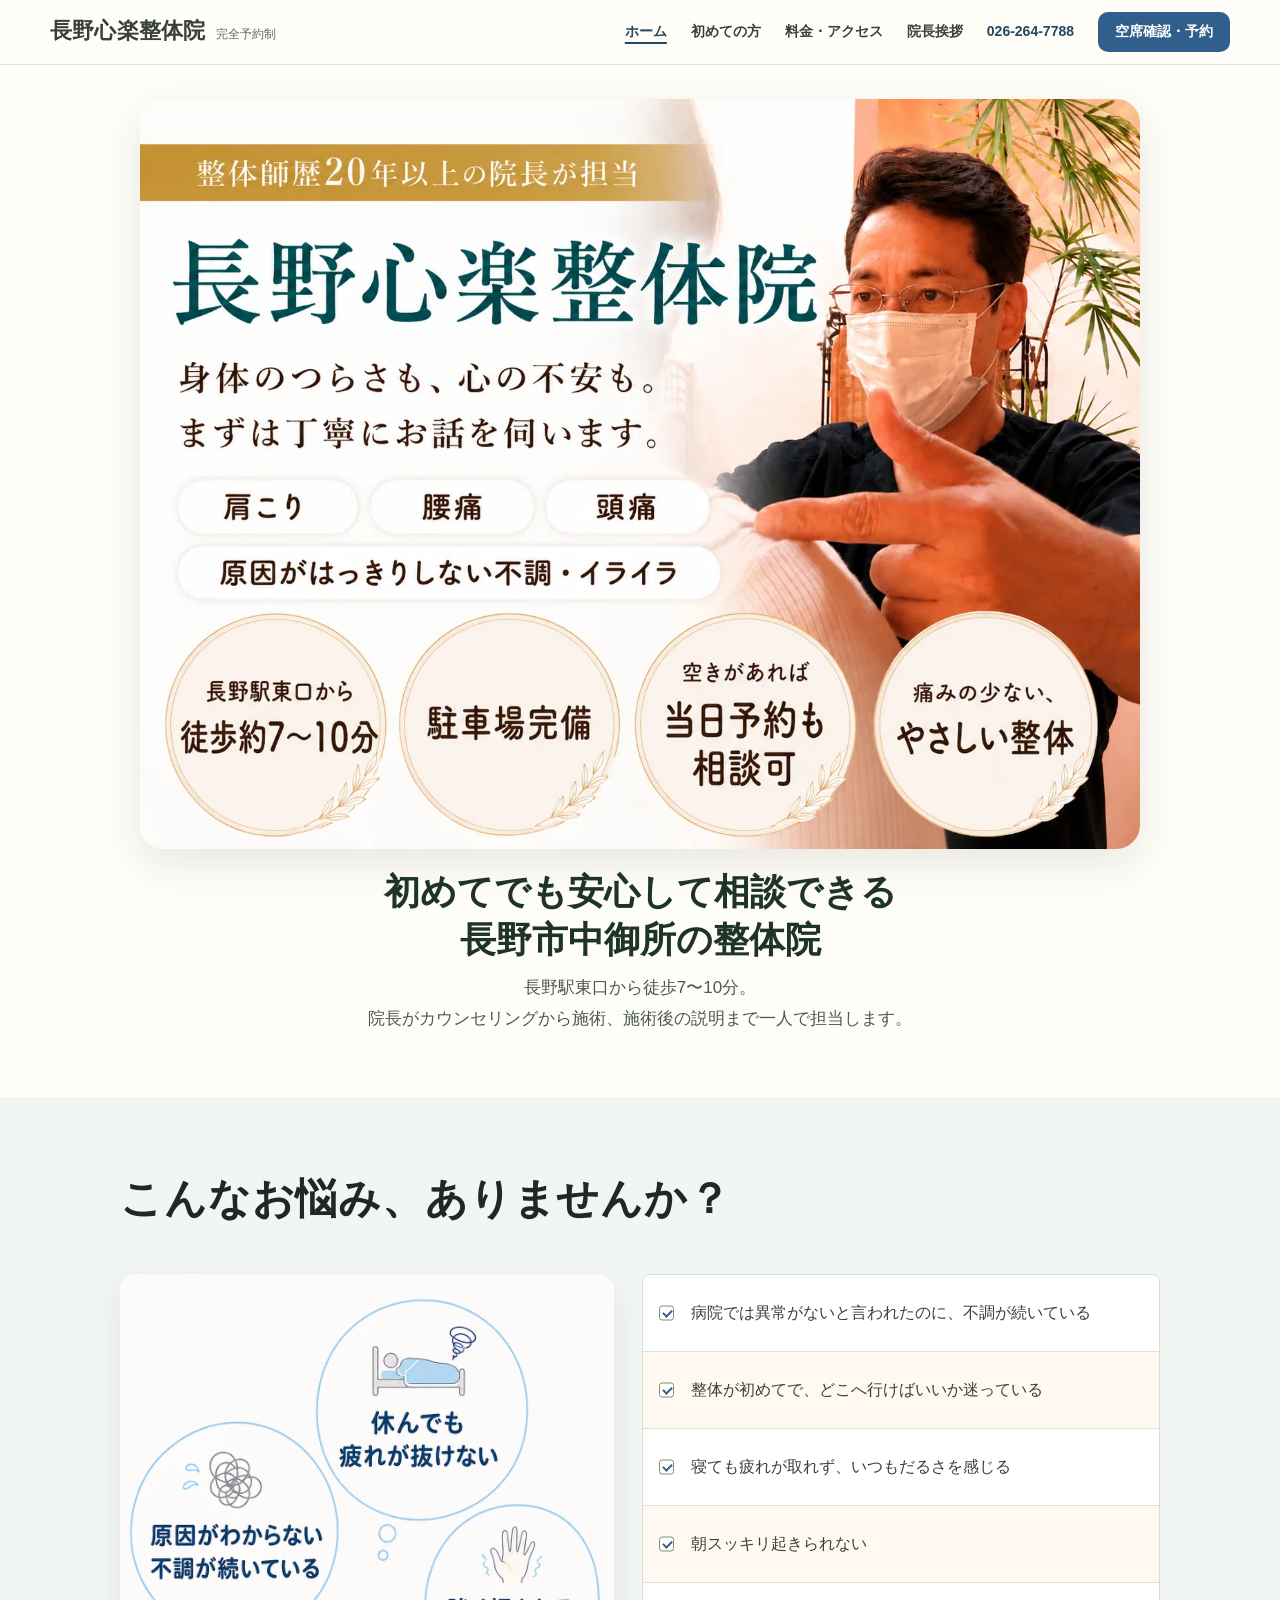
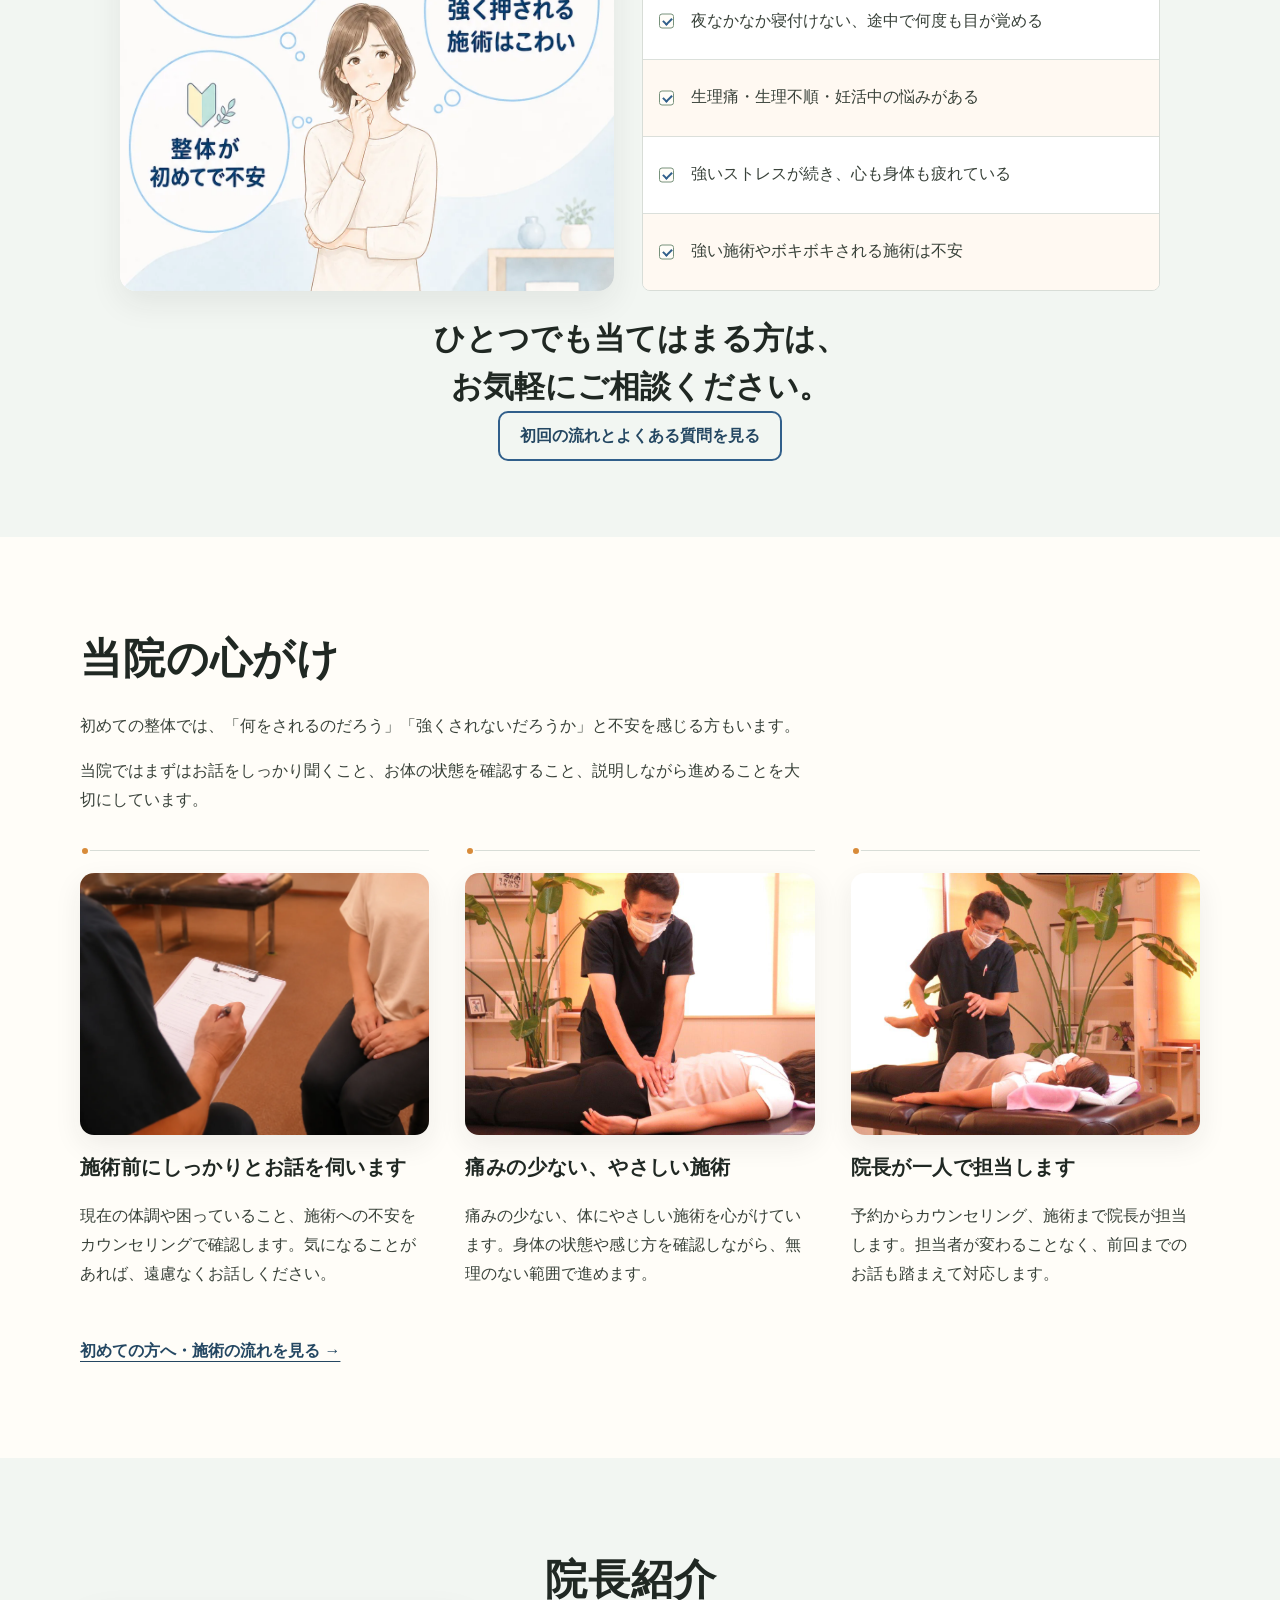
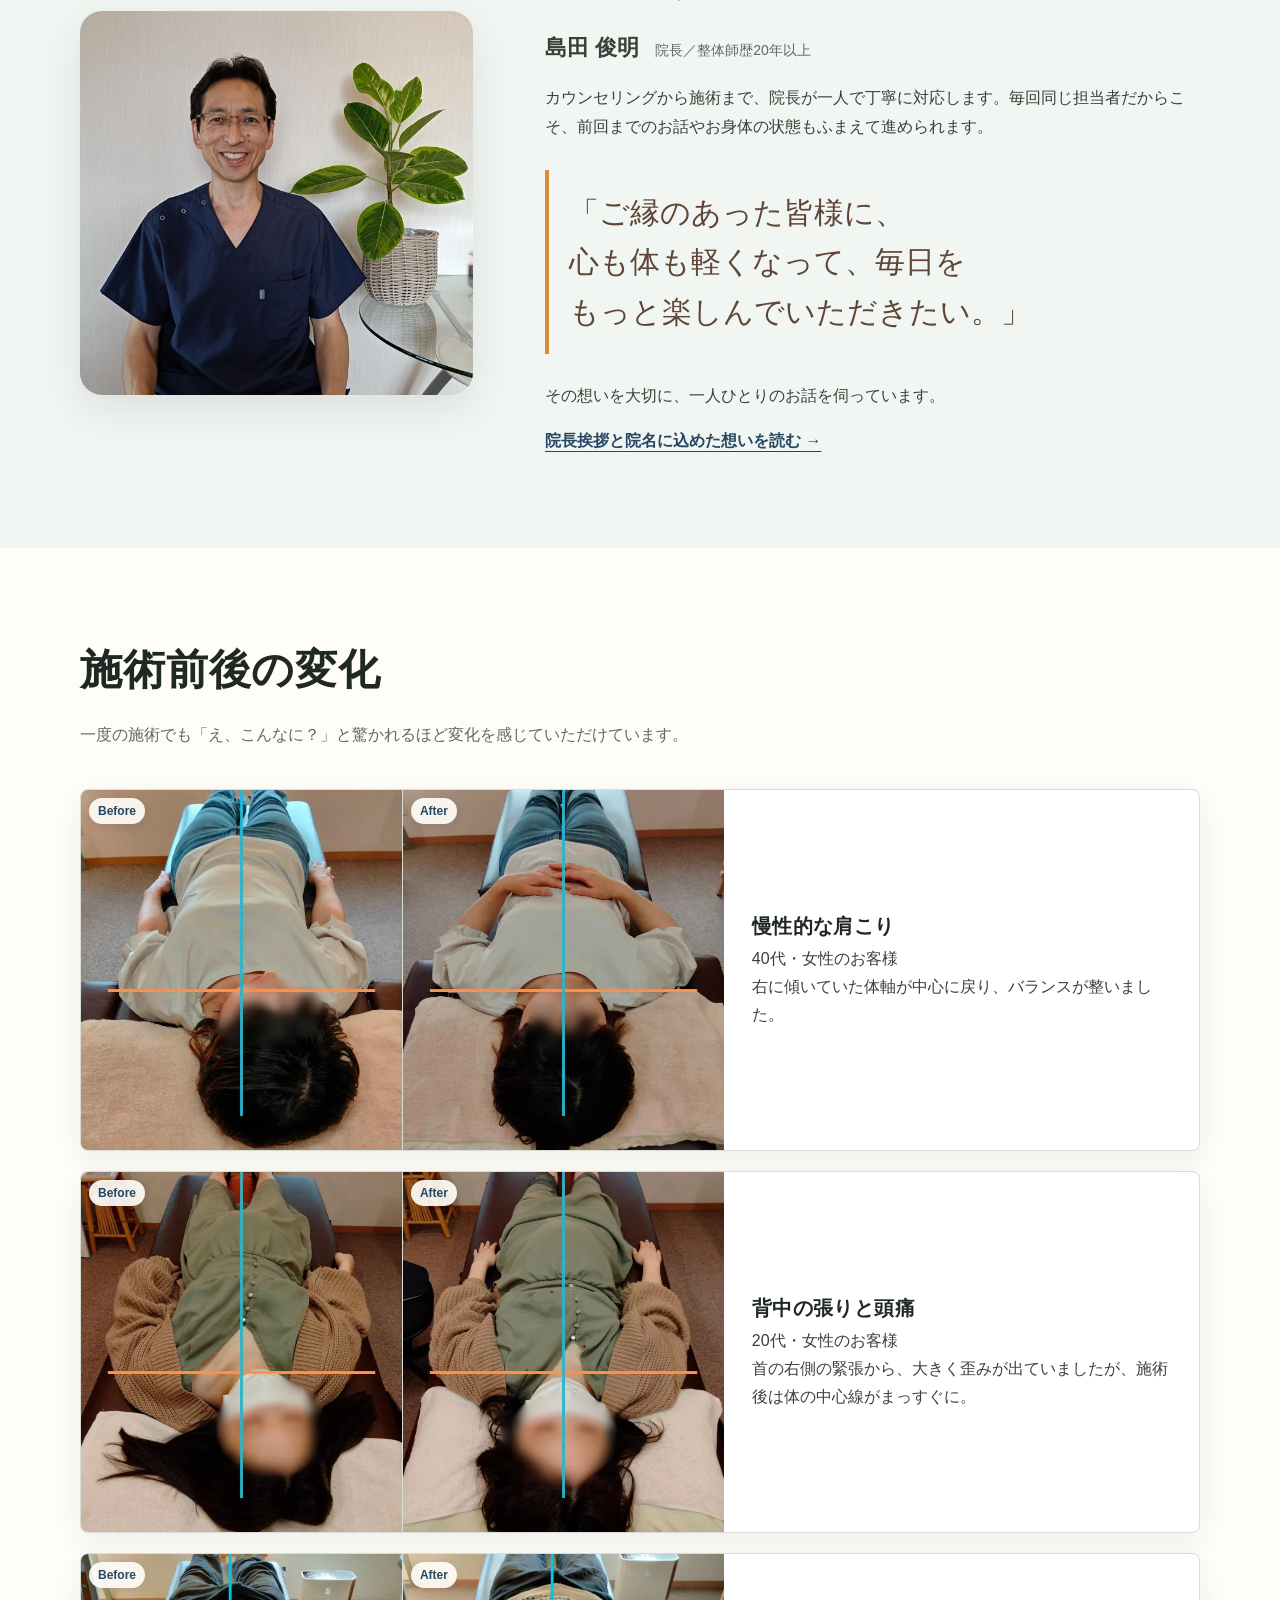
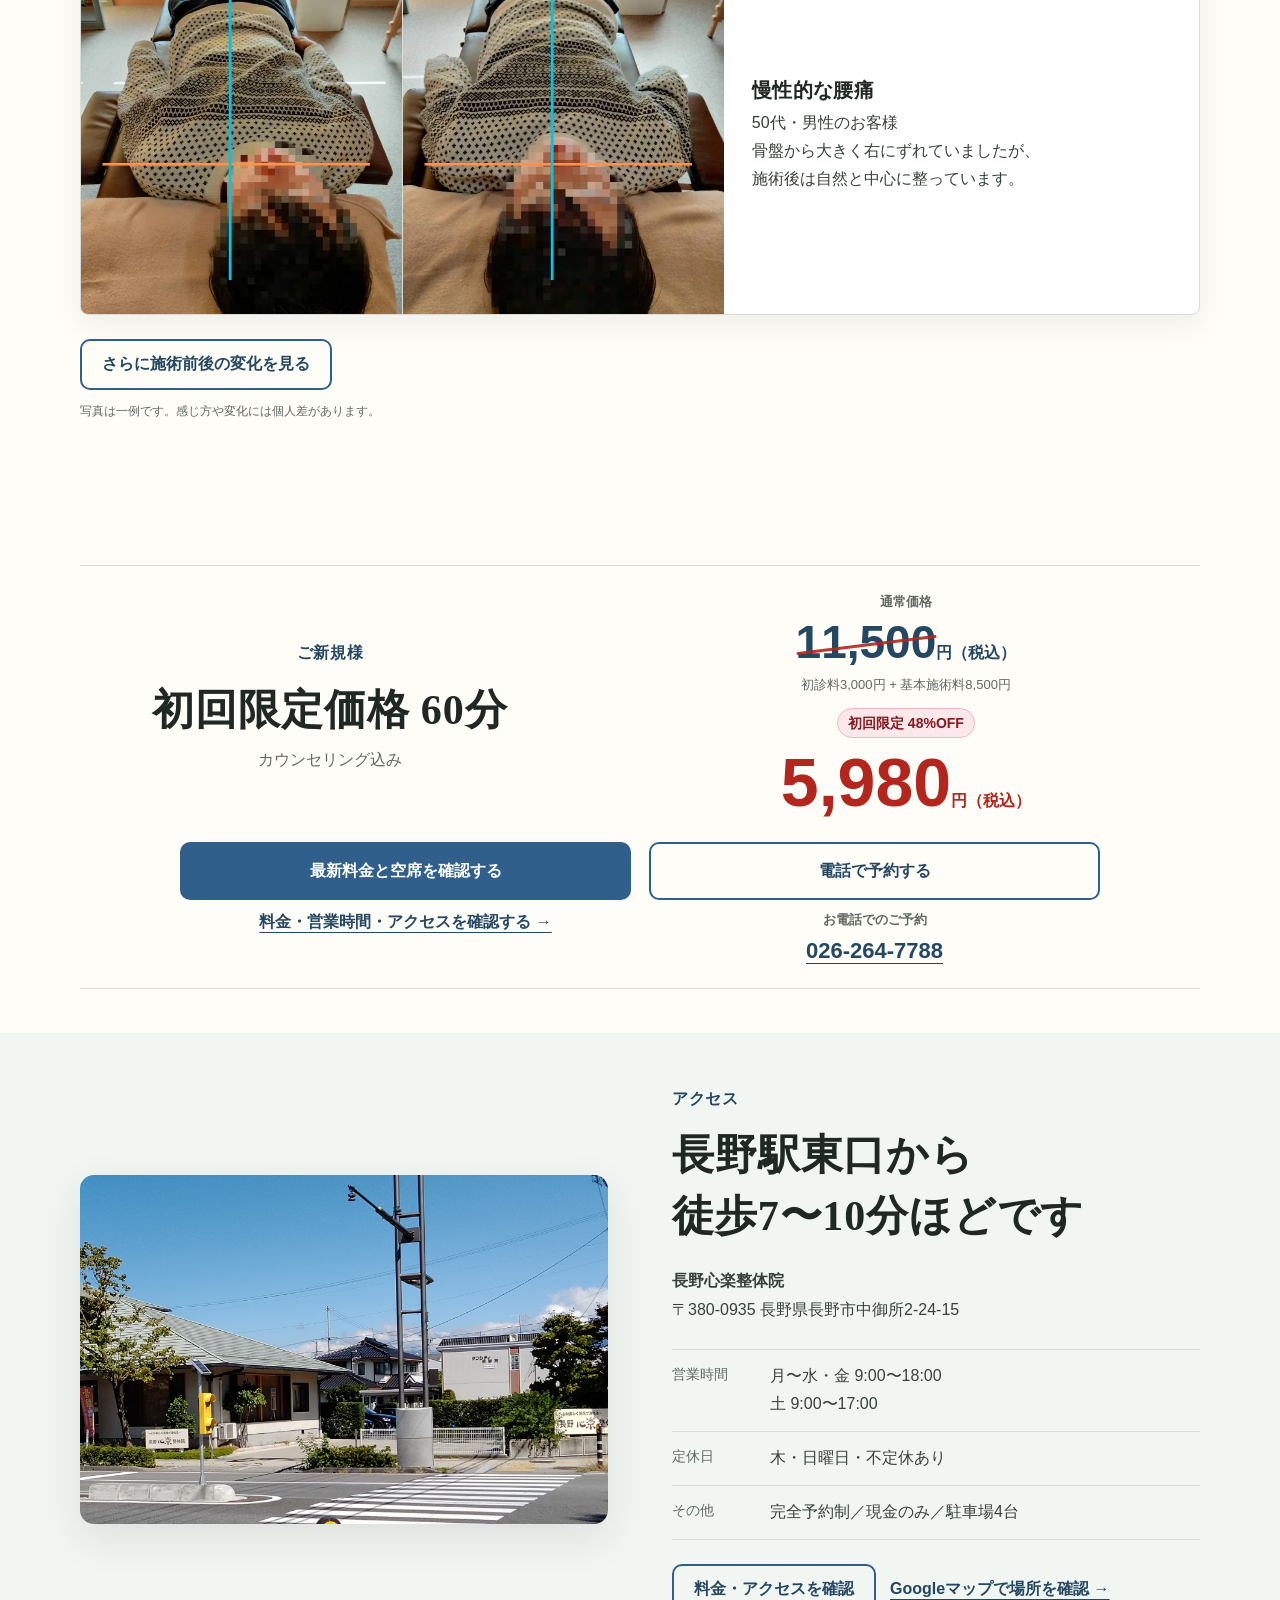
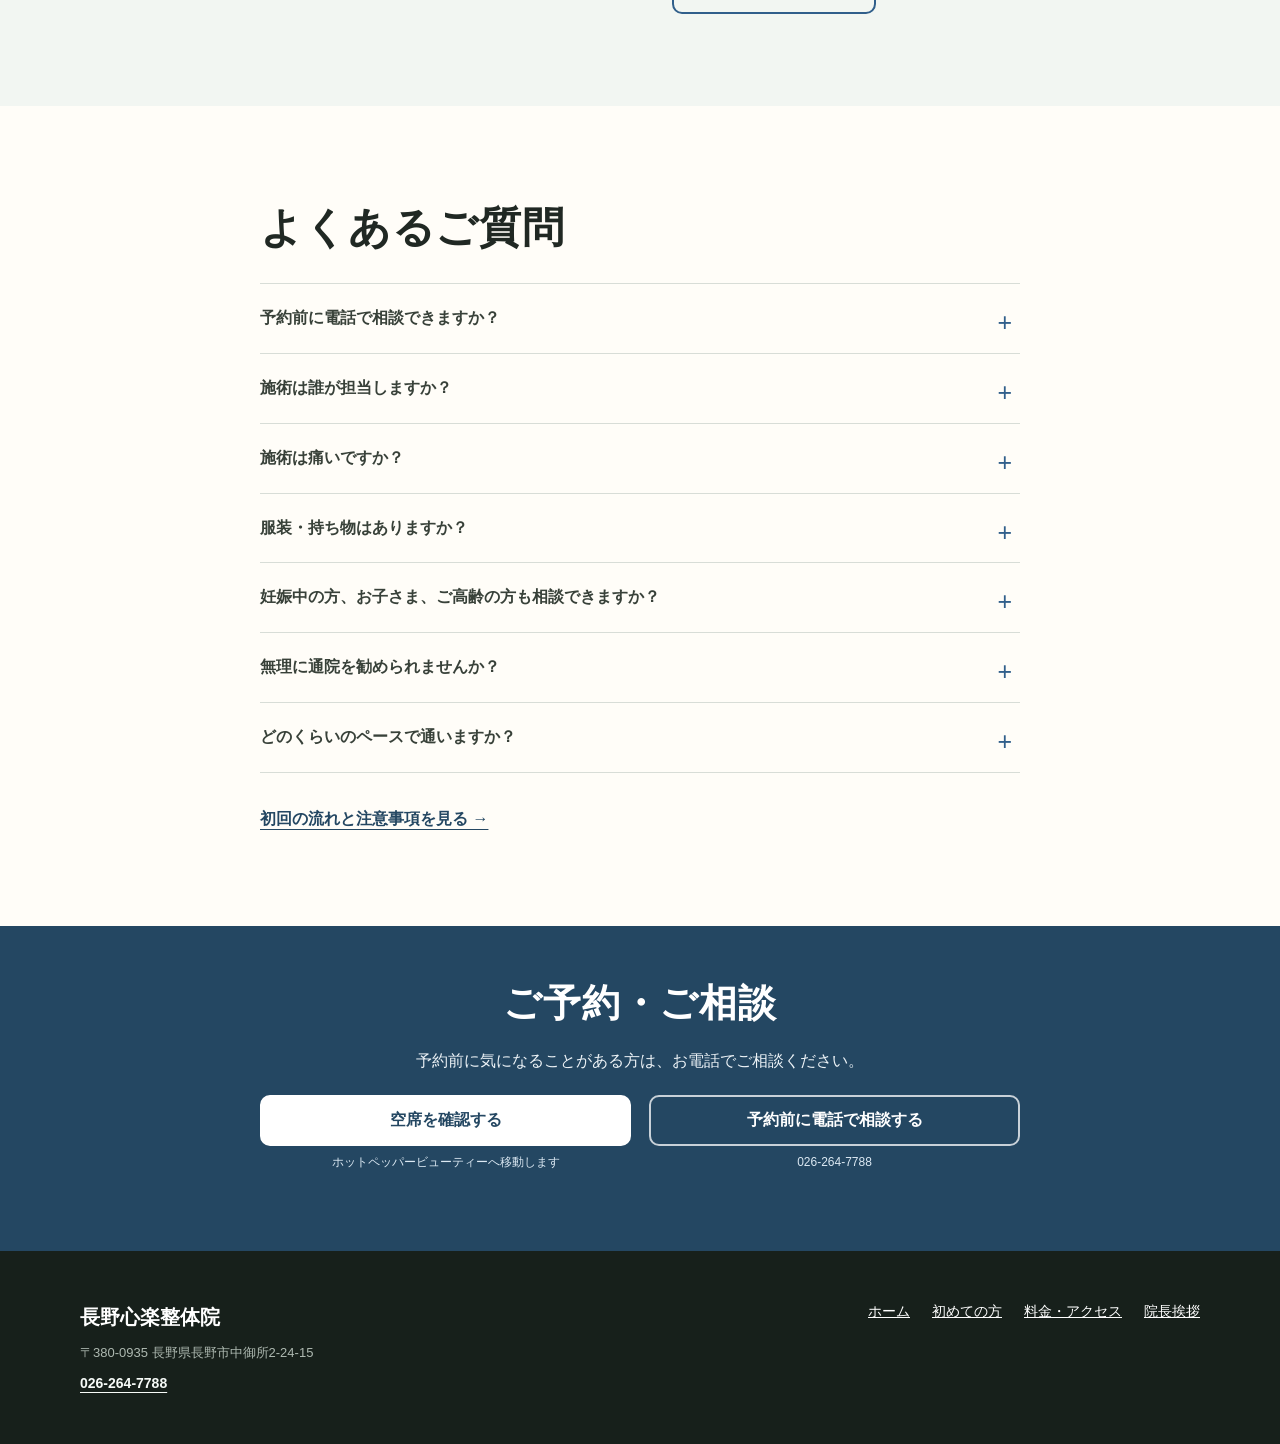
==== commit e0748d4e: "Add files via upload" ====
--- a/index.html
+++ b/index.html
@@ -7,7 +7,7 @@
   <title>長野市中御所の整体院｜院長が一人で担当する長野心楽整体院</title>
   <meta name="description" content="長野市中御所、長野駅東口から徒歩7〜10分の完全予約制整体院。整体師歴20年以上の院長が、カウンセリングから施術後の説明まで一人で担当します。料金・アクセス・空席確認はこちら。">
   <link rel="canonical" href="https://www.ne.jp/asahi/karada/raku-raku/index.html">
-  <link rel="stylesheet" href="assets/css/site.css?v=20260630homeprice07">
+  <link rel="stylesheet" href="assets/css/site.css?v=20260630finalcta02">
   <script type="application/ld+json">
   {
     "@context": "https://schema.org",
@@ -428,7 +428,7 @@
     <section class="final-cta compact-final-cta" aria-labelledby="final-cta-title">
       <div class="container narrow">
         <h2 class="compact-final-title" id="final-cta-title">ご予約・ご相談</h2>
-        <p>ネット予約では、最新の料金と空席を確認できます。<br class="final-cta-break">予約前に気になることがある方は、お電話でご相談ください。</p>
+        <p>予約前に気になることがある方は、<br class="final-cta-mobile-break">お電話でご相談ください。</p>
         <div class="final-actions">
           <div><a class="button button-light" href="https://beauty.hotpepper.jp/CSP/kr/reserve/?storeId=H000488966" target="_blank" rel="noopener noreferrer">空席を確認する</a><span>ホットペッパービューティーへ移動します</span></div>
           <div><a class="button button-ghost" href="tel:0262647788">予約前に電話で相談する</a><span>026-264-7788</span></div>
--- a/assets/css/site.css
+++ b/assets/css/site.css
@@ -376,10 +376,11 @@
 .final-cta { padding: 76px 0 90px; background: var(--clinic-blue-dark); color: white; text-align: center; }
 .final-cta .eyebrow { color: #dce9f3; }
 .final-cta p { color: #edf3f7; }
-.compact-final-cta { padding-top: 58px; }
-.compact-final-title { margin-bottom: 20px; color: white; font-size: clamp(29px, 7.4vw, 38px); }
+.compact-final-cta { padding-top: 50px; padding-bottom: 78px; }
+.compact-final-title { margin-bottom: 16px; color: white; font-size: clamp(29px, 7.4vw, 38px); }
 .compact-final-cta p { max-width: 620px; margin: 0 auto; }
-.compact-final-cta .final-actions { margin-top: 24px; }
+.final-cta-mobile-break { display: none; }
+.compact-final-cta .final-actions { margin-top: 20px; }
 .final-actions { margin-top: 30px; display: grid; gap: 18px; }
 .final-actions > div { display: grid; gap: 6px; }
 .final-actions span { color: #dce9f3; font-size: 12px; }
@@ -607,6 +608,8 @@
   .mobile-offer-badge { padding-inline: 7px; font-size: 13px; }
   .mobile-offer-price { font-size: 11px; }
   .mobile-offer-price strong { font-size: 15px; }
+  .compact-final-cta p { max-width: 320px; font-size: 15px; line-height: 1.9; }
+  .final-cta-mobile-break { display: block; }
 }
 
 @media (max-width: 360px) {
